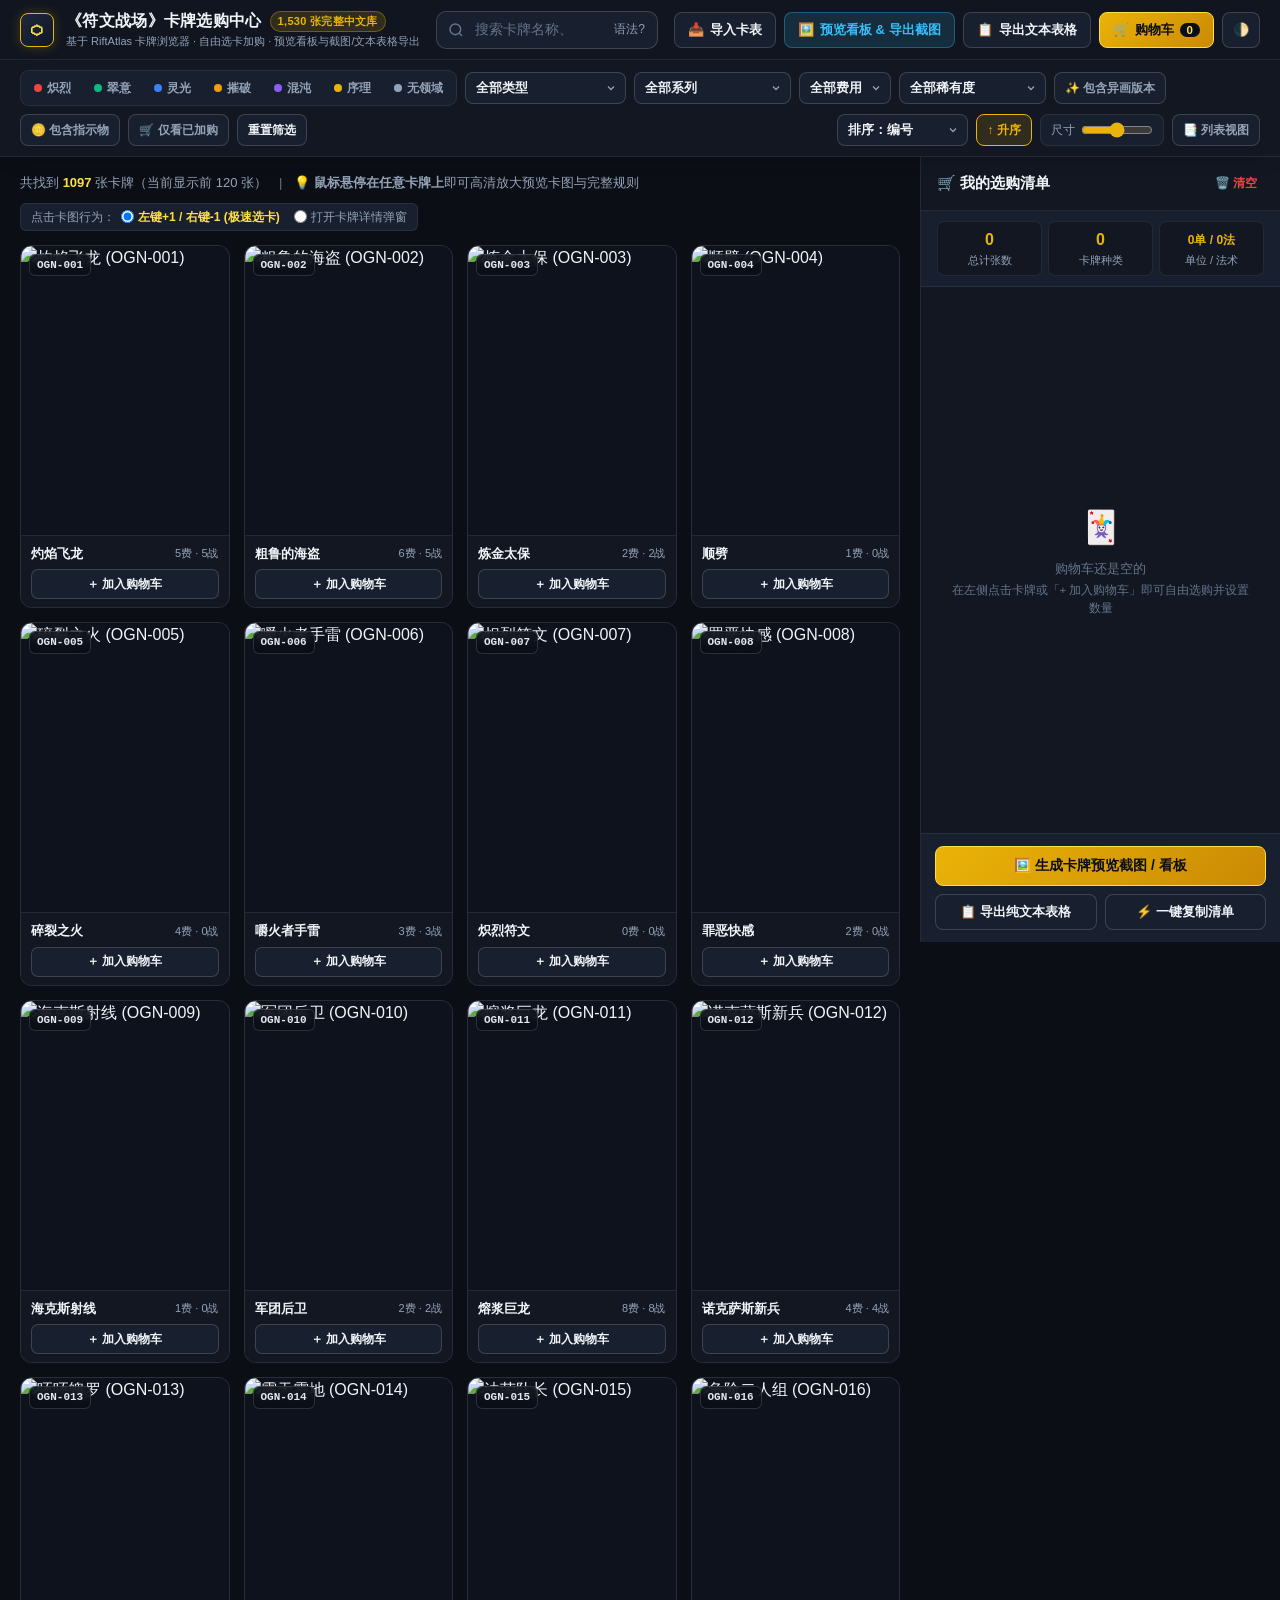
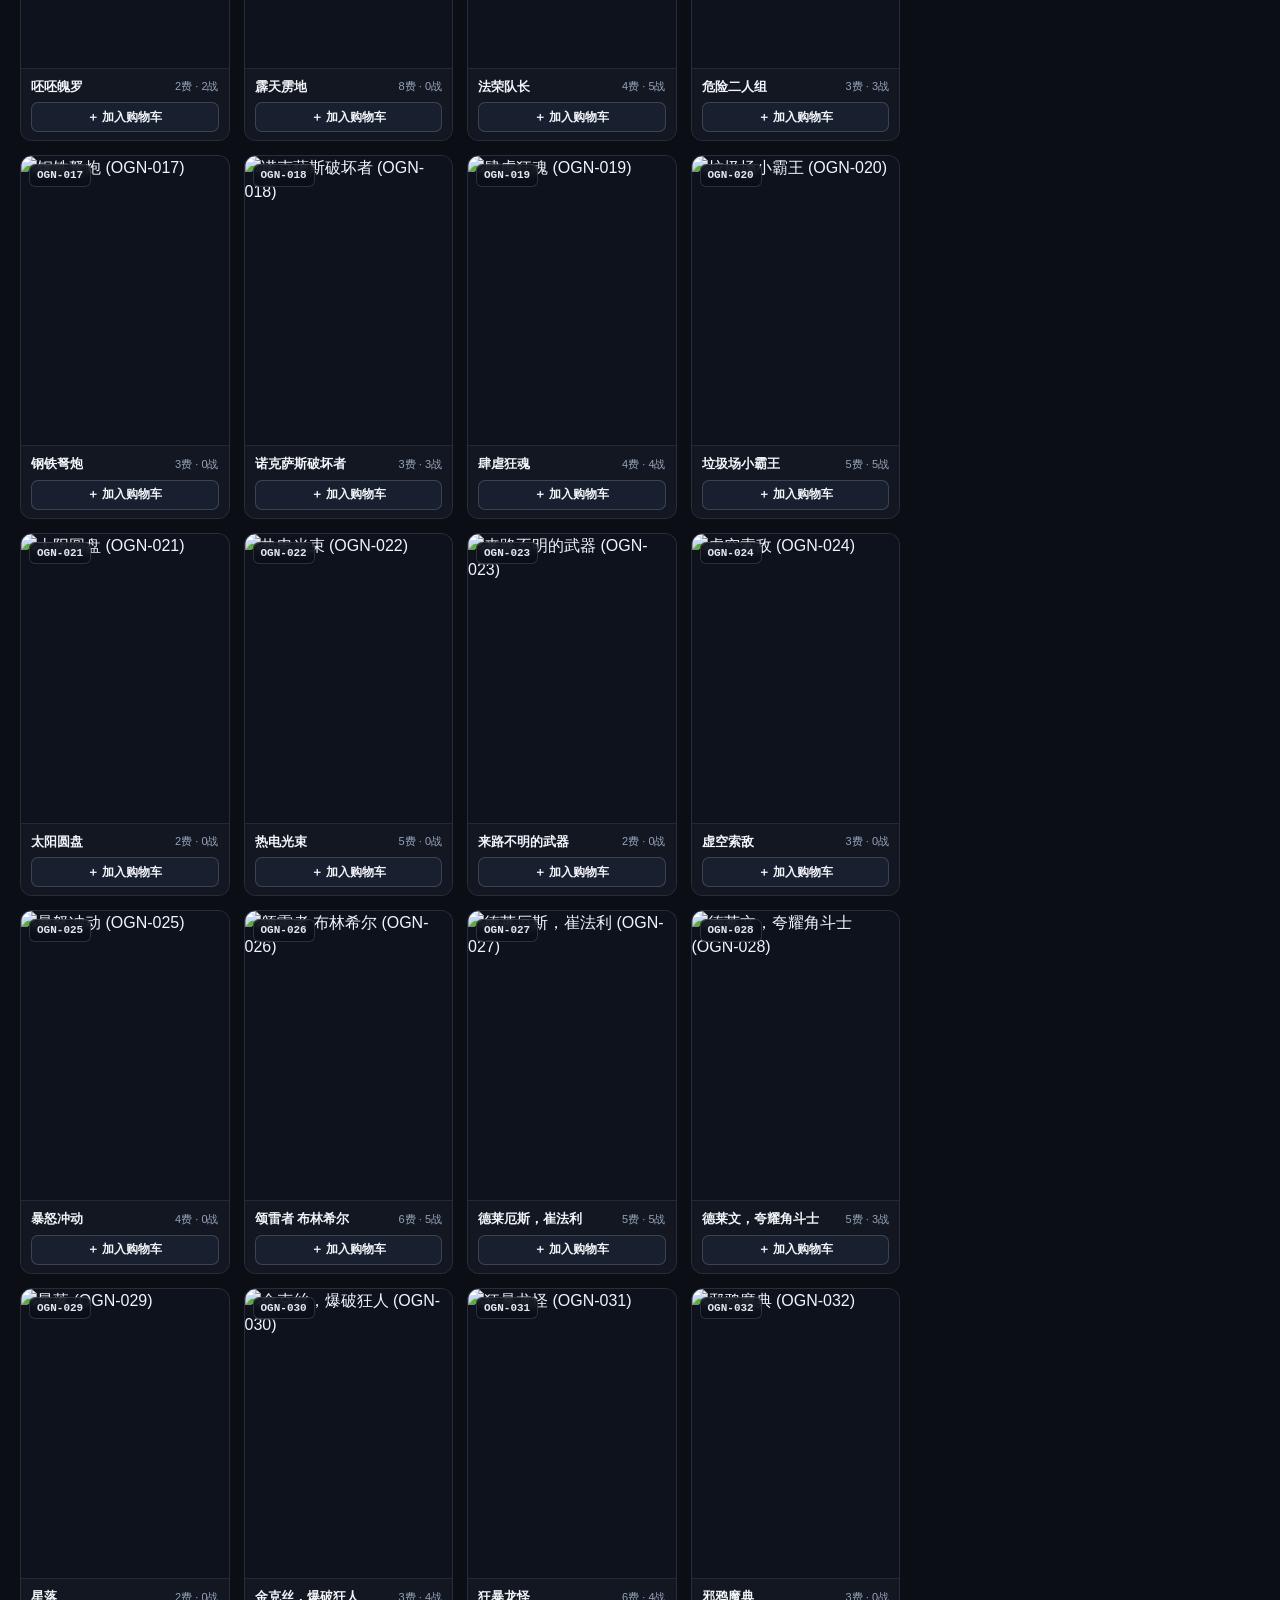
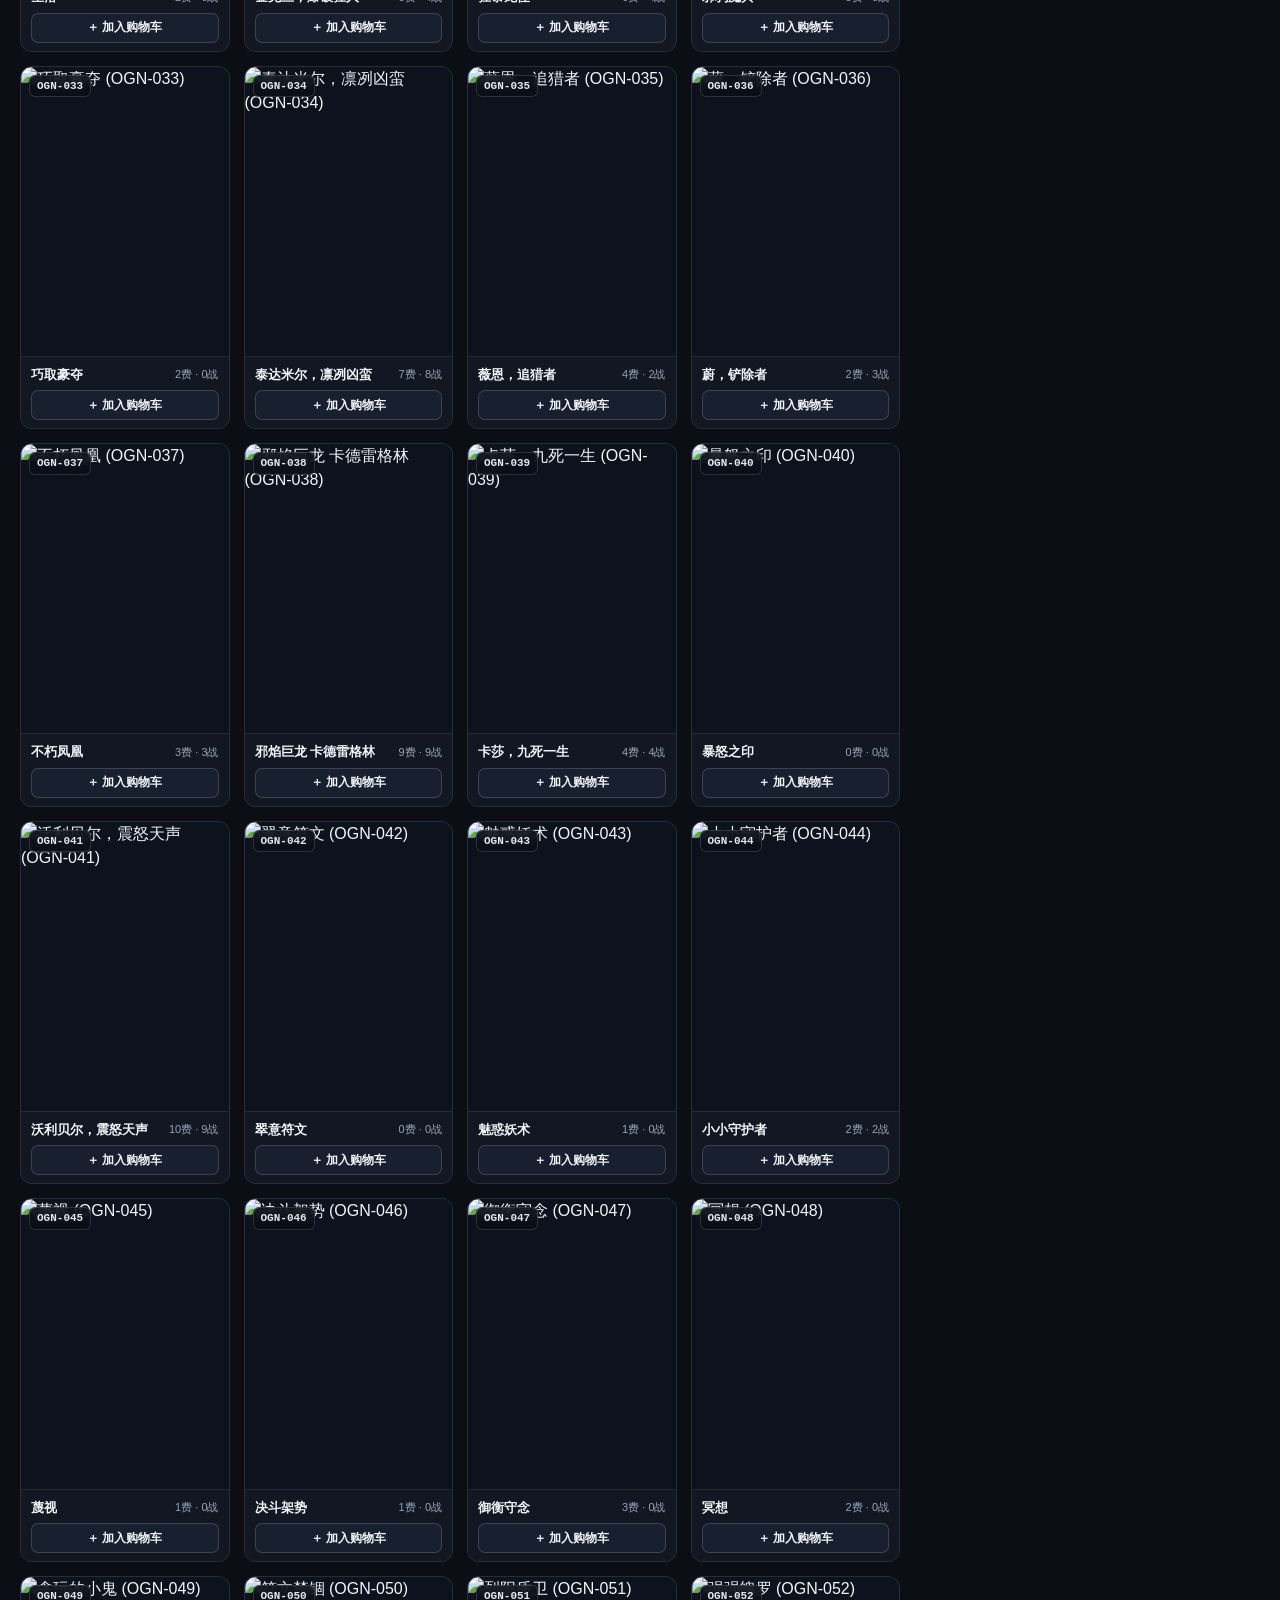
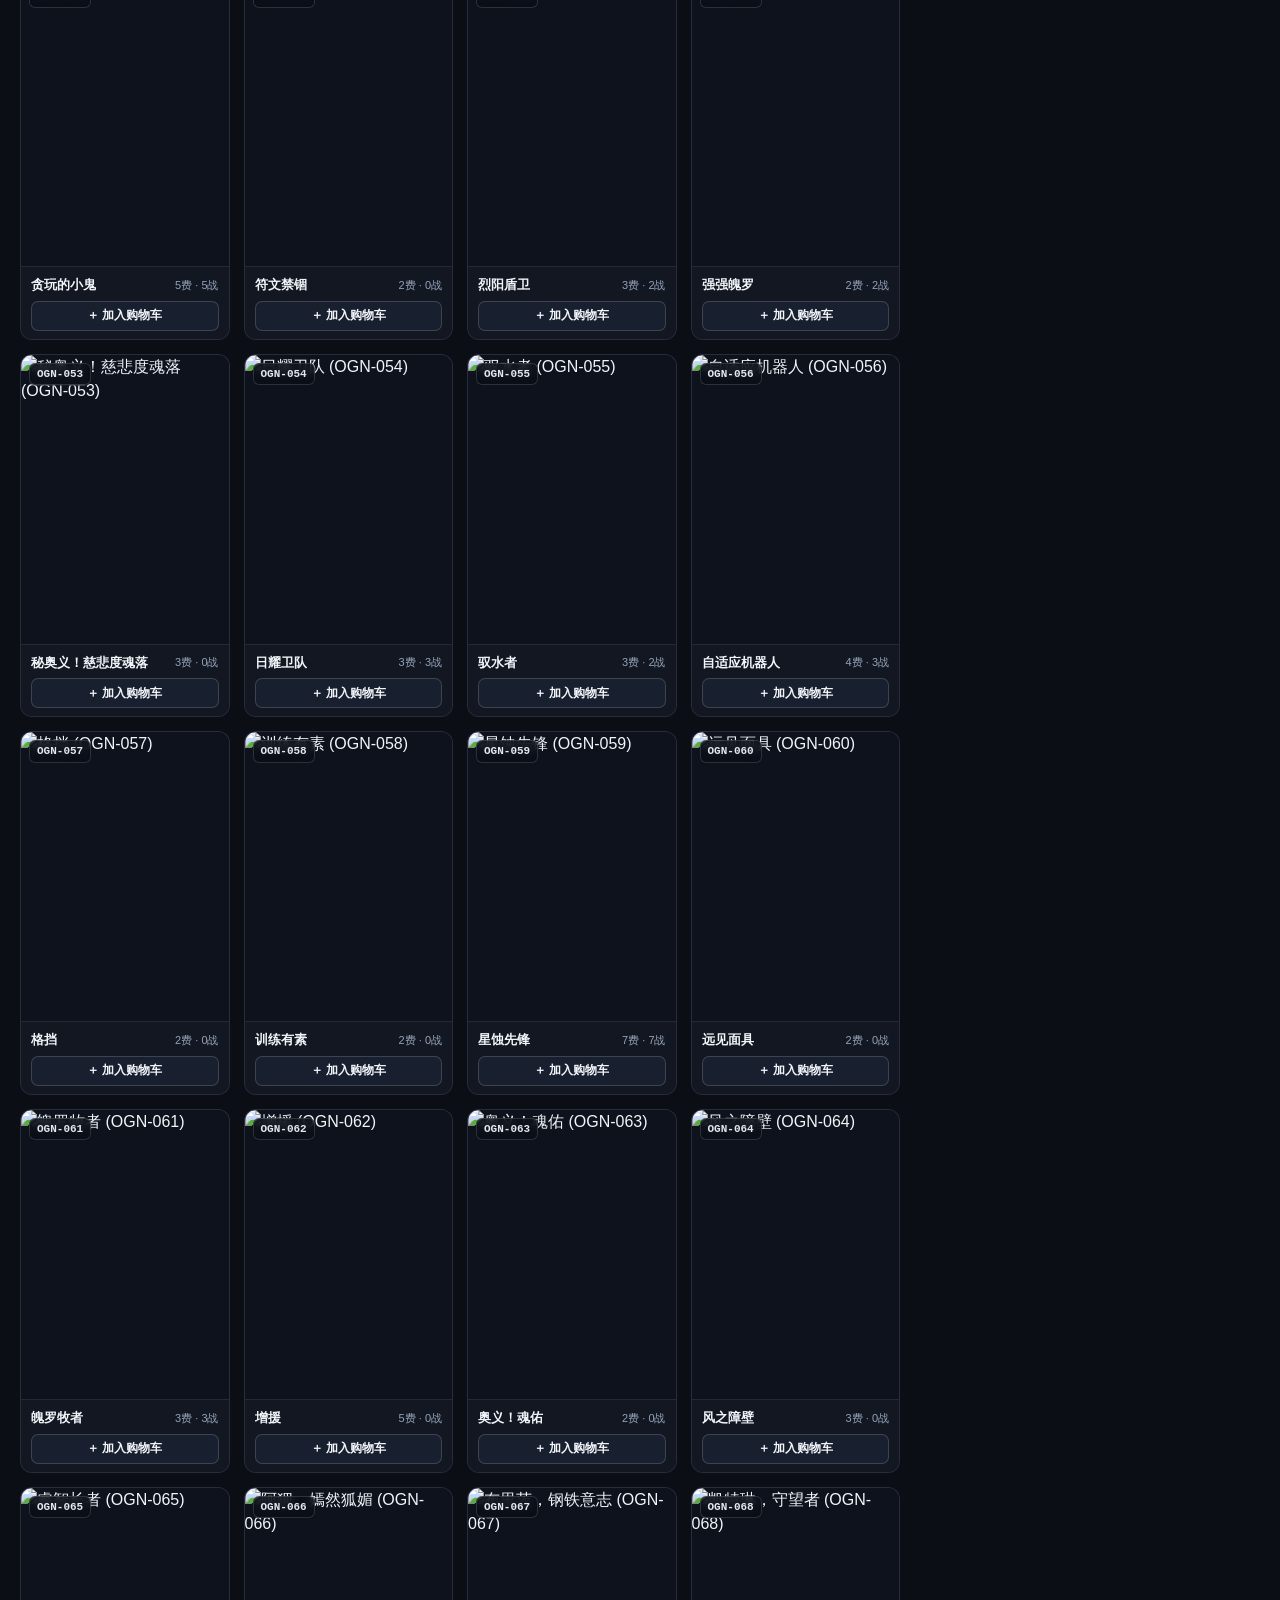
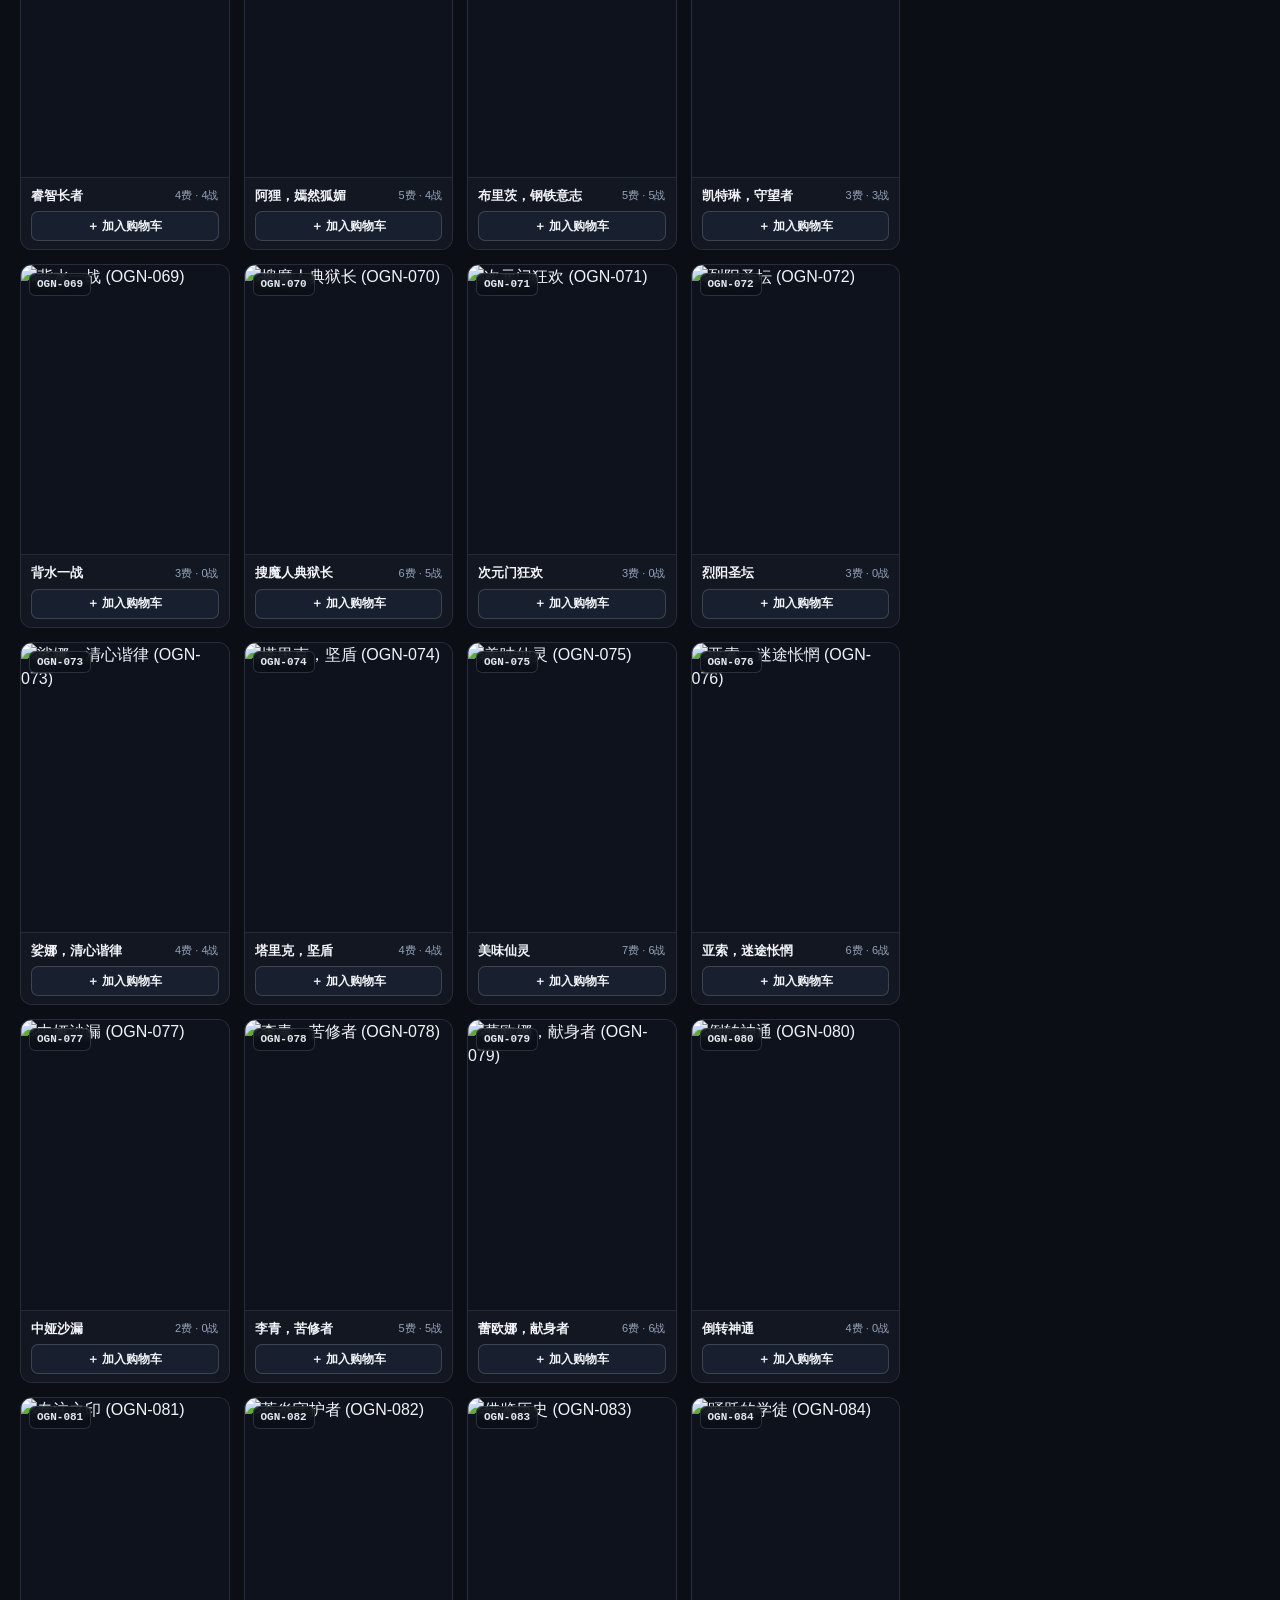
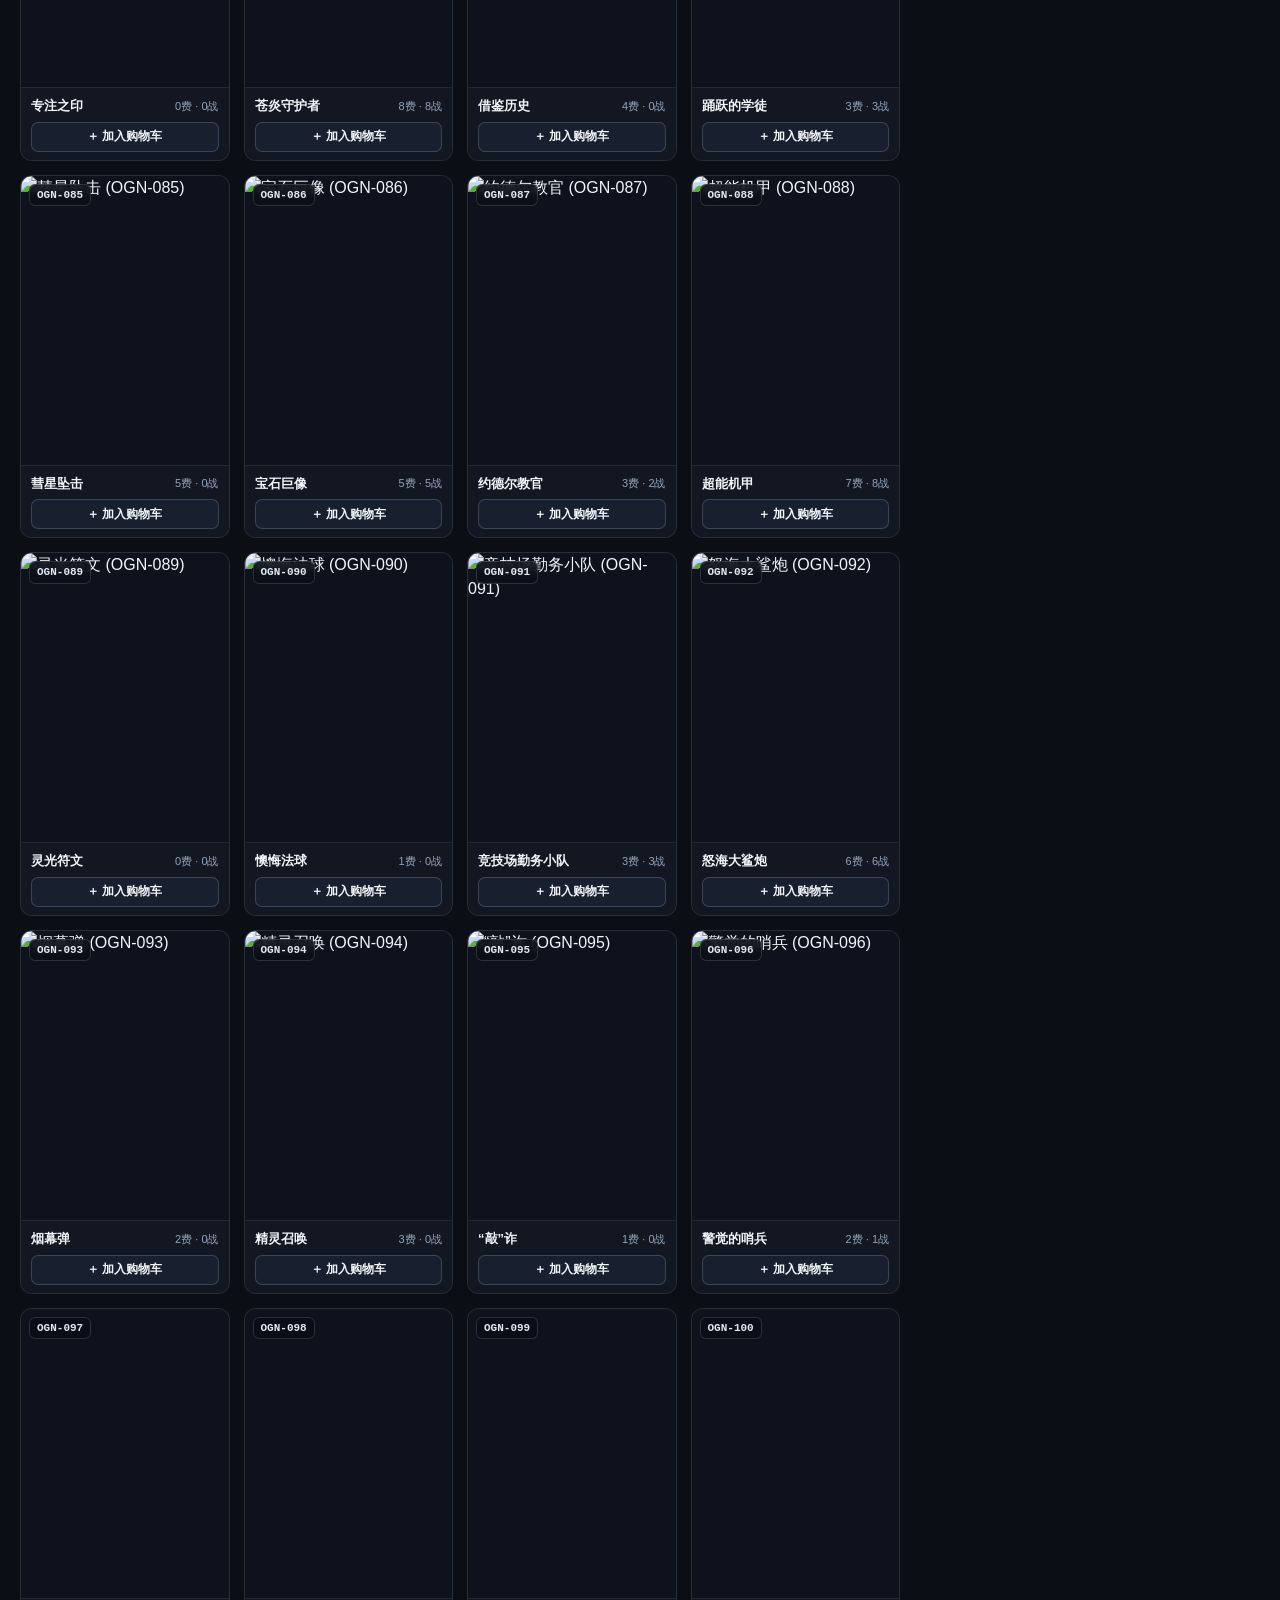
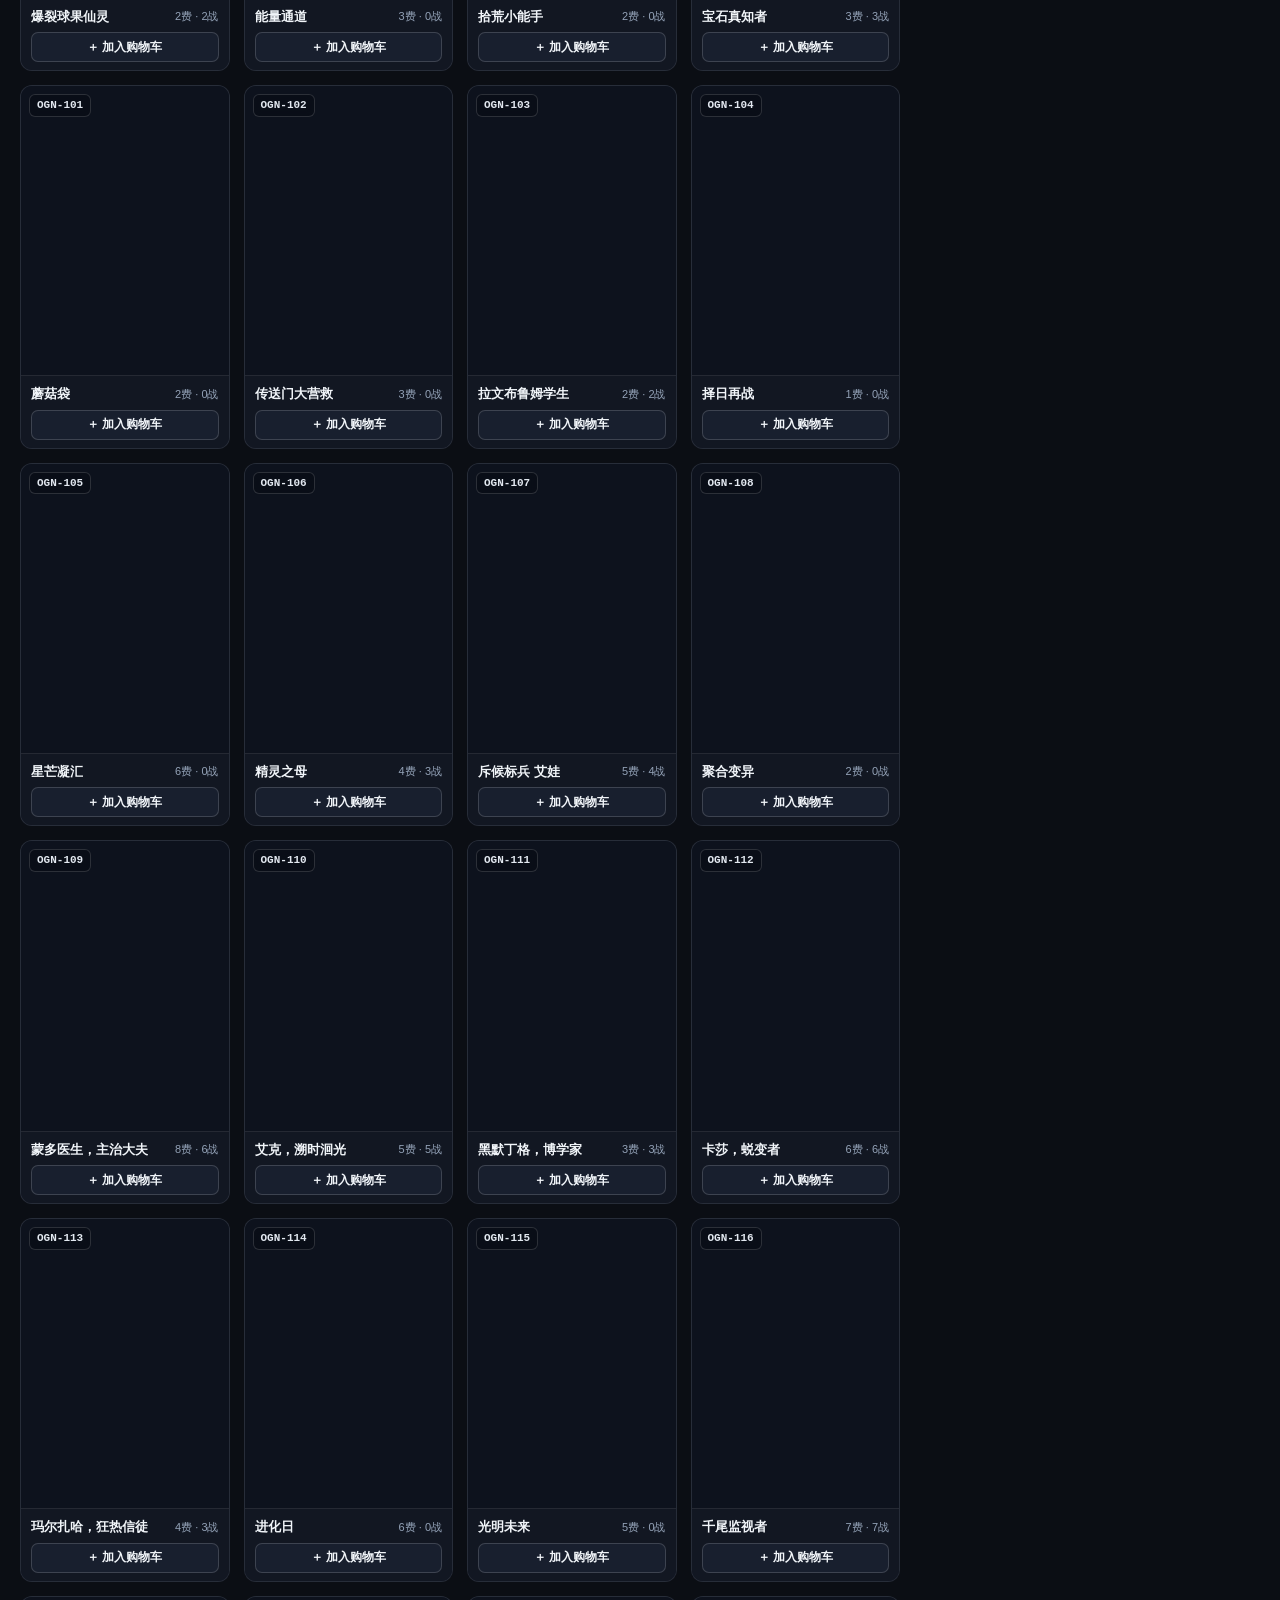
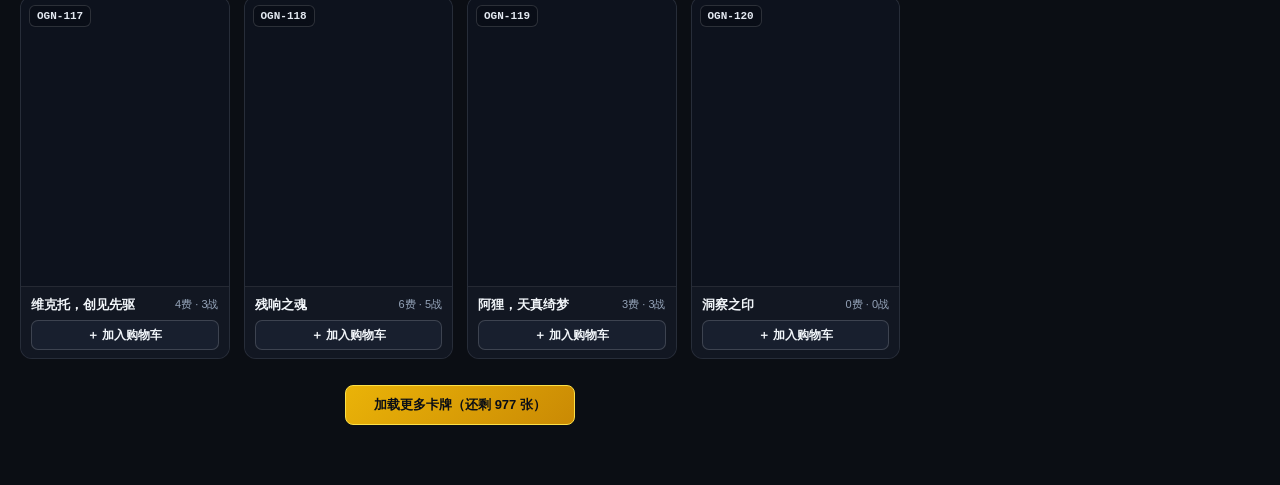
==== index.html @ 81eeb2dd "feat: add full mobile & touch adaptation with bottom nav bar, collapsible filters, and long-press im" ====
<!DOCTYPE html>
<html lang="zh-CN">
<head>
  <meta charset="UTF-8" />
  <meta name="viewport" content="width=device-width, initial-scale=1.0, maximum-scale=5.0, viewport-fit=cover" />
  <meta name="apple-mobile-web-app-capable" content="yes" />
  <title>《符文战场》卡牌浏览与购买系统 | RiftAtlas 数据库</title>
  <link rel="stylesheet" href="styles.css" />
</head>
<body>
  <!-- 顶部导航栏 -->
  <header class="app-header">
    <div class="brand-group">
      <div class="brand-logo" title="RiftAtlas 符文战场">⬡</div>
      <div class="brand-title">
        <h1>
          《符文战场》卡牌选购中心
          <span class="brand-badge">1,530 张完整中文库</span>
        </h1>
        <span class="brand-subtitle">基于 RiftAtlas 卡牌浏览器 · 自由选卡加购 · 预览看板与截图/文本表格导出</span>
      </div>
    </div>

    <!-- 搜索栏 -->
    <div class="search-bar-wrap">
      <svg class="search-icon" width="16" height="16" viewBox="0 0 24 24" fill="none" stroke="currentColor" stroke-width="2.2">
        <circle cx="11" cy="11" r="8"></circle>
        <line x1="21" y1="21" x2="16.65" y2="16.65"></line>
      </svg>
      <input
        type="text"
        id="searchInput"
        class="search-input"
        placeholder="搜索卡牌名称、编号(如 ARC-001)、规则文本，或输入 t:单位 d:炽烈 c<=3..."
        autocomplete="off"
      />
      <div class="search-actions-right">
        <button type="button" id="clearSearchBtn" class="icon-btn-sm" title="清除搜索" style="display:none;">✕</button>
        <button type="button" id="syntaxHelpBtn" class="icon-btn-sm" title="查看搜索语法帮助">语法?</button>
      </div>
    </div>

    <!-- 右侧操作按钮组 -->
    <div class="header-actions">
      <button type="button" id="mobileFilterToggleBtn" class="btn mobile-only-btn" title="展开/收起筛选面板">
        🌪️ 筛选 <span id="mobileFilterBadge" class="cart-badge-pill" style="display:none;">0</span>
      </button>
      <button type="button" id="openImportModalBtn" class="btn" title="通过粘贴文本或拖入CSV批量导入卡牌到购物车">
        📥 <span class="btn-label-text">导入卡表</span>
      </button>
      <button type="button" id="openPreviewBoardBtn" class="btn btn-accent" title="打开卡牌预览看板并导出高清预览截图">
        🖼️ <span class="btn-label-text">预览看板 & 导出截图</span>
      </button>
      <button type="button" id="openTextExportBtn" class="btn" title="导出卡牌名称与数量的纯文本表格">
        📋 <span class="btn-label-text">导出文本表格</span>
      </button>
      <button type="button" id="toggleCartSidebarBtn" class="btn btn-gold" title="展开/收起右侧购物车">
        🛒 <span class="btn-label-text">购物车</span>
        <span id="headerCartCount" class="cart-badge-pill">0</span>
      </button>
      <button type="button" id="themeToggleBtn" class="btn" title="切换深色/浅色主题" style="padding:0 10px;">
        🌓
      </button>
    </div>
  </header>

  <!-- 筛选工具栏 (复刻 RiftAtlas CardBrowserToolbar) -->
  <section id="filterToolbar" class="filter-toolbar" aria-label="卡牌筛选与视图控件">
    <div class="toolbar-row">
      <!-- 六大领域多选芯片 -->
      <div class="domain-group" id="domainFilterGroup" role="group" aria-label="按领域筛选">
        <button type="button" class="domain-btn" data-domain="Fury" title="炽烈 (Fury)：进攻、伤害、鲁莽">
          <span class="domain-dot" style="background:#ef4444;"></span>炽烈
        </button>
        <button type="button" class="domain-btn" data-domain="Calm" title="翠意 (Calm)：防守、技巧、反应">
          <span class="domain-dot" style="background:#10b981;"></span>翠意
        </button>
        <button type="button" class="domain-btn" data-domain="Mind" title="灵光 (Mind)：规划、抽牌、待命">
          <span class="domain-dot" style="background:#3b82f6;"></span>灵光
        </button>
        <button type="button" class="domain-btn" data-domain="Body" title="摧破 (Body)：跳费、增益、变为活跃状态">
          <span class="domain-dot" style="background:#f59e0b;"></span>摧破
        </button>
        <button type="button" class="domain-btn" data-domain="Chaos" title="混沌 (Chaos)：弃牌、废牌堆、待命">
          <span class="domain-dot" style="background:#8b5cf6;"></span>混沌
        </button>
        <button type="button" class="domain-btn" data-domain="Order" title="序理 (Order)：指示物、牺牲、绝念">
          <span class="domain-dot" style="background:#eab308;"></span>序理
        </button>
        <button type="button" class="domain-btn" data-domain="None" title="无领域要求 (通用/战场)">
          <span class="domain-dot" style="background:#94a3b8;"></span>无领域
        </button>
      </div>

      <!-- 类型筛选 -->
      <select id="typeSelect" class="filter-select" aria-label="按卡牌类型筛选">
        <option value="">全部类型</option>
        <option value="Legend">传奇 (Legend)</option>
        <option value="Unit">单位 (Unit)</option>
        <option value="Spell">法术 (Spell)</option>
        <option value="Gear">装备 (Gear)</option>
        <option value="Unit Gear">单位装备 (Unit Gear)</option>
        <option value="Rune">符文 (Rune)</option>
        <option value="Battlefield">战场 (Battlefield)</option>
      </select>

      <!-- 系列筛选 -->
      <select id="setSelect" class="filter-select" aria-label="按卡牌系列筛选">
        <option value="">全部系列</option>
      </select>

      <!-- 法力费用筛选 -->
      <select id="costSelect" class="filter-select" aria-label="按法力费用筛选">
        <option value="">全部费用</option>
        <option value="0">费用 0</option>
        <option value="1">费用 1</option>
        <option value="2">费用 2</option>
        <option value="3">费用 3</option>
        <option value="4">费用 4</option>
        <option value="5">费用 5</option>
        <option value="6">费用 6</option>
        <option value="7">费用 7</option>
        <option value="8+">费用 8+</option>
      </select>

      <!-- 稀有度筛选 -->
      <select id="raritySelect" class="filter-select" aria-label="按稀有度筛选">
        <option value="">全部稀有度</option>
        <option value="Common">普通 (Common)</option>
        <option value="Uncommon">不凡 (Uncommon)</option>
        <option value="Rare">稀有 (Rare)</option>
        <option value="Epic">史诗 (Epic)</option>
        <option value="Showcase">异画 (Showcase)</option>
      </select>

      <!-- 开关胶囊 -->
      <button type="button" id="toggleAltArtBtn" class="toggle-pill" title="是否在结果中包含同名异画与超编版本">
        ✨ 包含异画版本
      </button>
      <button type="button" id="toggleTokensBtn" class="toggle-pill" title="是否在结果中包含衍生指示物卡牌">
        🪙 包含指示物
      </button>
      <button type="button" id="toggleOnlyCartBtn" class="toggle-pill" title="仅显示当前已加入购物车的卡牌">
        🛒 仅看已加购
      </button>

      <button type="button" id="resetFiltersBtn" class="btn" style="height:32px;font-size:12px;padding:0 10px;">
        重置筛选
      </button>

      <div class="toolbar-spacer"></div>

      <!-- 排序与视图控制 -->
      <select id="sortBySelect" class="filter-select" aria-label="排序字段">
        <option value="id">排序：编号</option>
        <option value="name">排序：卡牌名称</option>
        <option value="cost">排序：法力费用</option>
        <option value="might">排序：战力</option>
        <option value="cartQty">排序：已购数量</option>
      </select>
      <button type="button" id="sortDirBtn" class="toggle-pill active" title="切换升序/降序">
        ↑ 升序
      </button>

      <div class="size-slider-wrap" title="调节卡牌网格显示大小">
        <span>尺寸</span>
        <input type="range" id="cardSizeSlider" min="1" max="5" step="1" value="3" />
      </div>

      <button type="button" id="viewModeBtn" class="toggle-pill" title="切换卡图网格视图 / 列表视图">
        📑 列表视图
      </button>
    </div>
  </section>

  <!-- 主工作区：左侧卡牌浏览 + 右侧常驻购物车 -->
  <div class="workspace-layout">
    <main class="catalog-main">
      <div class="status-bar">
        <div class="status-highlights">
          <span id="resultCountText">正在加载卡牌数据库...</span>
          <span style="color:var(--text-muted);">|</span>
          <span>💡 <strong>鼠标悬停在任意卡牌上</strong>即可高清放大预览卡图与完整规则</span>
        </div>
        <div class="click-mode-switch">
          <span>点击卡图行为：</span>
          <label style="cursor:pointer;display:inline-flex;align-items:center;gap:4px;color:var(--gold-light);font-weight:600;">
            <input type="radio" name="cardClickMode" value="add" checked /> 左键+1 / 右键-1 (极速选卡)
          </label>
          <label style="cursor:pointer;display:inline-flex;align-items:center;gap:4px;margin-left:8px;">
            <input type="radio" name="cardClickMode" value="detail" /> 打开卡牌详情弹窗
          </label>
        </div>
      </div>

      <!-- 卡图网格容器 -->
      <div id="cardGridContainer" class="rift-card-grid"></div>

      <!-- 列表视图容器 -->
      <div id="cardListContainer" class="rift-list-table-wrap" style="display:none;">
        <table class="rift-list-table">
          <thead>
            <tr>
              <th style="width:52px;">卡图</th>
              <th style="width:105px;">编号</th>
              <th>卡牌名称</th>
              <th>类型</th>
              <th>领域</th>
              <th>费用</th>
              <th>战力</th>
              <th>稀有度</th>
              <th>系列</th>
              <th style="width:170px;">购物车数量</th>
            </tr>
          </thead>
          <tbody id="cardListTbody"></tbody>
        </table>
      </div>

      <!-- 加载更多按钮 -->
      <div id="loadMoreWrap" style="text-align:center;margin-top:26px;display:none;">
        <button type="button" id="loadMoreBtn" class="btn btn-gold" style="padding:0 28px;height:40px;">
          加载更多卡牌
        </button>
      </div>
    </main>

    <!-- 移动端购物车背景遮罩 -->
    <div id="cartBackdrop" class="cart-backdrop" aria-hidden="true"></div>

    <!-- 右侧常驻购物车抽屉 -->
    <aside id="cartSidebar" class="cart-sidebar" aria-label="我的卡牌购物车">
      <div class="cart-header">
        <h2>
          🛒 我的选购清单
        </h2>
        <div style="display:flex;gap:6px;align-items:center;">
          <button type="button" id="clearCartBtn" class="icon-btn-sm" title="清空购物车" style="color:#ef4444;font-weight:600;">
            🗑️ 清空
          </button>
          <button type="button" id="closeCartMobileBtn" class="icon-btn-sm mobile-only-btn" title="收起购物车" style="font-weight:700;">
            ✕ 收起
          </button>
        </div>
      </div>

      <!-- 统计概览 -->
      <div class="cart-stats-strip">
        <div class="stat-cell">
          <div class="val" id="statTotalCards">0</div>
          <div class="lbl">总计张数</div>
        </div>
        <div class="stat-cell">
          <div class="val" id="statUniqueCards">0</div>
          <div class="lbl">卡牌种类</div>
        </div>
        <div class="stat-cell">
          <div class="val" id="statMainTypes" style="font-size:12px;line-height:24px;">0单 / 0法</div>
          <div class="lbl">单位 / 法术</div>
        </div>
      </div>

      <!-- 已选卡牌列表 -->
      <div id="cartItemsContainer" class="cart-items-list">
        <div class="cart-empty-state">
          <div style="font-size:32px;margin-bottom:8px;">🃏</div>
          <p>购物车还是空的</p>
          <p style="font-size:11.5px;margin-top:4px;">在左侧点击卡牌或「+ 加入购物车」即可自由选购并设置数量</p>
        </div>
      </div>

      <!-- 底部导出操作区 -->
      <div class="cart-footer">
        <button type="button" id="cartOpenPreviewBtn" class="btn btn-gold" style="width:100%;height:40px;font-size:14px;">
          🖼️ 生成卡牌预览截图 / 看板
        </button>
        <div class="cart-footer-grid">
          <button type="button" id="cartOpenTextBtn" class="btn" style="width:100%;">
            📋 导出纯文本表格
          </button>
          <button type="button" id="cartQuickCopyBtn" class="btn" style="width:100%;" title="直接复制「卡牌名称 + 数量」到剪贴板">
            ⚡ 一键复制清单
          </button>
        </div>
      </div>
    </aside>
  </div>

  <!-- 全局鼠标悬停卡牌高清放大预览浮窗 -->
  <div id="hoverCardPreview" class="hover-card-preview" role="tooltip" aria-hidden="true">
    <div class="hover-preview-img-wrap">
      <img id="hoverPreviewImg" src="" alt="" />
      <span id="hoverPreviewQty" class="hover-preview-qty-tag" style="display:none;">×1</span>
    </div>
    <div class="hover-preview-meta">
      <div class="hover-preview-name">
        <span id="hoverPreviewName">卡牌名称</span>
        <span id="hoverPreviewId" style="font-size:12px;color:#94a3b8;font-family:monospace;">ARC-001</span>
      </div>
      <div id="hoverPreviewTags" class="hover-preview-tags">类型 · 领域 · 费用</div>
      <div id="hoverPreviewRules" class="hover-preview-rules"></div>
    </div>
  </div>

  <!-- 弹窗 1：购物车卡牌预览看板 & 导出高清截图 (满足：展示卡牌预览图和数量，允许鼠标悬停预览卡牌，并导出 PNG 截图) -->
  <div id="previewBoardModal" class="modal-backdrop" role="dialog" aria-modal="true" aria-labelledby="previewBoardModalTitle">
    <div class="modal-panel">
      <div class="modal-header">
        <h3 id="previewBoardModalTitle">
          🖼️ 购物车卡牌预览看板 & 高清预览截图导出
          <span class="brand-badge">支持鼠标悬停放大预览卡牌</span>
        </h3>
        <button type="button" class="btn" data-close-modal="previewBoardModal">✕ 关闭</button>
      </div>

      <div class="modal-toolbar" style="flex-direction:column;align-items:stretch;gap:10px;">
        <div style="display:flex;align-items:center;flex-wrap:wrap;gap:10px;">
          <label style="font-size:12.5px;display:inline-flex;align-items:center;gap:6px;">
            清单标题：
            <input type="text" id="boardTitleInput" value="《符文战场》卡牌选购清单" class="search-input" style="width:195px;height:32px;padding:0 10px;" />
          </label>

          <label style="font-size:12.5px;display:inline-flex;align-items:center;gap:6px;">
            分组方式：
            <select id="boardGroupSelect" class="filter-select">
              <option value="none">不分组（平铺展示）</option>
              <option value="domain">按颜色/领域分组</option>
              <option value="type">按卡牌类型分组</option>
              <option value="rarity">按稀有度分组</option>
              <option value="cost">按法力费用分组</option>
            </select>
          </label>

          <label style="font-size:12.5px;display:inline-flex;align-items:center;gap:6px;">
            每行列数：
            <select id="boardColsSelect" class="filter-select">
              <option value="4">每行 4 张</option>
              <option value="5">每行 5 张</option>
              <option value="6" selected>每行 6 张 (推荐)</option>
              <option value="8">每行 8 张 (紧凑)</option>
            </select>
          </label>

          <label style="font-size:12.5px;display:inline-flex;align-items:center;gap:5px;cursor:pointer;">
            <input type="checkbox" id="boardShowCaptionCheck" checked /> 显示底部卡名与编号
          </label>

          <div class="toolbar-spacer"></div>
          <span style="font-size:12px;color:var(--gold-light);">💡 悬停下方任意卡牌可预览高清大图</span>
        </div>

        <!-- 预览看板同样支持按颜色/类型/稀有度筛选 -->
        <div style="display:flex;align-items:center;flex-wrap:wrap;gap:8px;padding-top:8px;border-top:1px dashed var(--border-subtle);">
          <span style="font-size:12px;color:var(--text-secondary);font-weight:600;">筛选看板卡牌：</span>
          <select id="boardFilterDomain" class="filter-select">
            <option value="">全部颜色/领域</option>
            <option value="Fury">炽烈 (红)</option>
            <option value="Calm">翠意 (绿)</option>
            <option value="Mind">灵光 (蓝)</option>
            <option value="Body">摧破 (橙)</option>
            <option value="Chaos">混沌 (紫)</option>
            <option value="Order">序理 (金)</option>
            <option value="None">无领域</option>
          </select>
          <select id="boardFilterType" class="filter-select">
            <option value="">全部类型</option>
            <option value="Legend">传奇</option>
            <option value="Unit">单位</option>
            <option value="Spell">法术</option>
            <option value="Gear">装备</option>
            <option value="Unit Gear">单位装备</option>
            <option value="Rune">符文</option>
            <option value="Battlefield">战场</option>
          </select>
          <select id="boardFilterRarity" class="filter-select">
            <option value="">全部稀有度</option>
            <option value="Common">普通</option>
            <option value="Uncommon">不凡</option>
            <option value="Rare">稀有</option>
            <option value="Epic">史诗</option>
            <option value="Showcase">异画</option>
          </select>
        </div>
      </div>

      <div class="modal-body">
        <!-- 手机端/通用：生成后的高清长图内嵌预览（支持手机长按图片直接保存到相册） -->
        <div id="generatedImagePreviewBox" class="generated-image-preview-box" style="display:none;">
          <div class="generated-image-preview-header">
            <span>📱 <strong>高清预览长图已生成！</strong>手机端可<strong>直接长按下方图片保存到相册</strong>，电脑端可直接右键另存或点击底部下载：</span>
            <button type="button" id="closeGeneratedImagePreviewBtn" class="icon-btn-sm">✕ 收起图片</button>
          </div>
          <div class="generated-image-preview-scroll">
            <img id="generatedScreenshotImg" src="" alt="生成的卡牌选购清单预览长图" />
          </div>
        </div>

        <div id="visualBoardContainer" class="visual-board-container">
          <!-- 动态渲染看板内容 -->
        </div>
      </div>

      <div class="modal-footer">
        <div id="screenshotStatusText" style="font-size:13px;color:var(--text-secondary);">
          准备就绪：点击右侧按钮即可渲染导出包含全部卡图与角标数量的 2x 超清 PNG 预览长图（手机端支持长按保存）
        </div>
        <div class="modal-footer-btns" style="display:flex;gap:10px;flex-wrap:wrap;">
          <button type="button" id="copyScreenshotBtn" class="btn btn-accent">
            📋 复制预览截图
          </button>
          <button type="button" id="downloadScreenshotBtn" class="btn btn-gold">
            ⬇️ 生成 / 下载高清截图 (.PNG)
          </button>
        </div>
      </div>
    </div>
  </div>

  <!-- 弹窗 2：导出纯文本表格 (支持按颜色/稀有度/类型/费用/系列筛选 + 自定义导出字段列) -->
  <div id="textExportModal" class="modal-backdrop" role="dialog" aria-modal="true" aria-labelledby="textExportModalTitle">
    <div class="modal-panel" style="max-width:1020px;">
      <div class="modal-header">
        <h3 id="textExportModalTitle">
          📋 导出纯文本卡牌表格
          <span class="brand-badge">支持按颜色/稀有度/类型筛选 & 自定义导出字段列</span>
        </h3>
        <button type="button" class="btn" data-close-modal="textExportModal">✕ 关闭</button>
      </div>

      <div class="modal-toolbar" style="flex-direction:column;align-items:stretch;gap:10px;">
        <!-- 第 1 行：与预览网页完全一致的多维筛选器（颜色/领域、类型、稀有度、费用、系列、排序） -->
        <div style="display:flex;align-items:center;flex-wrap:wrap;gap:8px;">
          <span style="font-size:12px;color:var(--gold-light);font-weight:700;">① 筛选导出卡牌：</span>
          <div class="domain-group" id="exportDomainGroup" role="group" aria-label="按颜色/领域筛选导出">
            <button type="button" class="domain-btn" data-domain="Fury"><span class="domain-dot" style="background:#ef4444;"></span>炽烈</button>
            <button type="button" class="domain-btn" data-domain="Calm"><span class="domain-dot" style="background:#10b981;"></span>翠意</button>
            <button type="button" class="domain-btn" data-domain="Mind"><span class="domain-dot" style="background:#3b82f6;"></span>灵光</button>
            <button type="button" class="domain-btn" data-domain="Body"><span class="domain-dot" style="background:#f59e0b;"></span>摧破</button>
            <button type="button" class="domain-btn" data-domain="Chaos"><span class="domain-dot" style="background:#8b5cf6;"></span>混沌</button>
            <button type="button" class="domain-btn" data-domain="Order"><span class="domain-dot" style="background:#eab308;"></span>序理</button>
            <button type="button" class="domain-btn" data-domain="None"><span class="domain-dot" style="background:#94a3b8;"></span>无领域</button>
          </div>

          <select id="exportTypeSelect" class="filter-select" aria-label="按卡牌类型筛选">
            <option value="">全部类型</option>
            <option value="Legend">传奇 (Legend)</option>
            <option value="Unit">单位 (Unit)</option>
            <option value="Spell">法术 (Spell)</option>
            <option value="Gear">装备 (Gear)</option>
            <option value="Unit Gear">单位装备 (Unit Gear)</option>
            <option value="Rune">符文 (Rune)</option>
            <option value="Battlefield">战场 (Battlefield)</option>
          </select>

          <select id="exportRaritySelect" class="filter-select" aria-label="按稀有度筛选">
            <option value="">全部稀有度</option>
            <option value="Common">普通 (Common)</option>
            <option value="Uncommon">不凡 (Uncommon)</option>
            <option value="Rare">稀有 (Rare)</option>
            <option value="Epic">史诗 (Epic)</option>
            <option value="Showcase">异画 (Showcase)</option>
          </select>

          <select id="exportCostSelect" class="filter-select" aria-label="按费用筛选">
            <option value="">全部费用</option>
            <option value="0">费用 0</option>
            <option value="1">费用 1</option>
            <option value="2">费用 2</option>
            <option value="3">费用 3</option>
            <option value="4">费用 4</option>
            <option value="5">费用 5</option>
            <option value="6">费用 6</option>
            <option value="7">费用 7</option>
            <option value="8+">费用 8+</option>
          </select>

          <select id="exportSetSelect" class="filter-select" aria-label="按系列筛选">
            <option value="">全部系列</option>
          </select>

          <select id="exportSortSelect" class="filter-select" aria-label="导出表格排序方式">
            <option value="id">排序：编号</option>
            <option value="name">排序：卡牌名称</option>
            <option value="domain">排序：颜色/领域</option>
            <option value="type">排序：卡牌类型</option>
            <option value="rarity">排序：稀有度</option>
            <option value="cost">排序：法力费用</option>
            <option value="qty">排序：购买数量</option>
          </select>

          <button type="button" id="exportResetFilterBtn" class="btn" style="height:30px;font-size:12px;padding:0 10px;">
            重置筛选
          </button>
        </div>

        <!-- 第 2 行：勾选要包含在导出表格中的字段列 -->
        <div style="display:flex;align-items:center;flex-wrap:wrap;gap:10px;padding-top:8px;border-top:1px dashed var(--border-subtle);">
          <span style="font-size:12px;color:var(--gold-light);font-weight:700;">② 选择导出字段列：</span>
          <label class="toggle-pill active" style="height:28px;cursor:not-allowed;opacity:0.9;" title="必选核心列">
            <input type="checkbox" checked disabled /> 卡牌名称
          </label>
          <label class="toggle-pill active" style="height:28px;cursor:not-allowed;opacity:0.9;" title="必选核心列">
            <input type="checkbox" checked disabled /> 数量
          </label>
          <label class="toggle-pill export-col-pill active" style="height:28px;">
            <input type="checkbox" class="export-col-check" value="domain" checked /> 颜色/领域
          </label>
          <label class="toggle-pill export-col-pill active" style="height:28px;">
            <input type="checkbox" class="export-col-check" value="rarity" checked /> 稀有度
          </label>
          <label class="toggle-pill export-col-pill active" style="height:28px;">
            <input type="checkbox" class="export-col-check" value="type" checked /> 卡牌类型
          </label>
          <label class="toggle-pill export-col-pill" style="height:28px;">
            <input type="checkbox" class="export-col-check" value="id" /> 卡牌编号
          </label>
          <label class="toggle-pill export-col-pill" style="height:28px;">
            <input type="checkbox" class="export-col-check" value="cost" /> 法力费用
          </label>
          <label class="toggle-pill export-col-pill" style="height:28px;">
            <input type="checkbox" class="export-col-check" value="might" /> 战力
          </label>
          <label class="toggle-pill export-col-pill" style="height:28px;">
            <input type="checkbox" class="export-col-check" value="set" /> 所属系列
          </label>

          <div style="display:inline-flex;gap:4px;margin-left:auto;">
            <button type="button" id="presetMinimalColsBtn" class="btn" style="height:28px;font-size:11.5px;padding:0 8px;">仅名称+数量</button>
            <button type="button" id="presetStandardColsBtn" class="btn" style="height:28px;font-size:11.5px;padding:0 8px;">含颜色/稀有度/类型</button>
            <button type="button" id="presetAllColsBtn" class="btn" style="height:28px;font-size:11.5px;padding:0 8px;">全选字段</button>
          </div>
        </div>

        <!-- 第 3 行：输出格式与表头控制 -->
        <div style="display:flex;align-items:center;flex-wrap:wrap;gap:12px;padding-top:8px;border-top:1px dashed var(--border-subtle);">
          <span style="font-size:12px;color:var(--gold-light);font-weight:700;">③ 文本排版格式：</span>
          <select id="textFormatSelect" class="filter-select">
            <option value="aligned">对齐纯文本表格 (带竖线分隔)</option>
            <option value="tsv">Excel / 飞书直接粘贴格式 (TSV 制表符分隔)</option>
            <option value="markdown">Markdown 表格 (| 字段 | ... |)</option>
            <option value="simple">极简购卡列表 (卡牌名称 x数量)</option>
          </select>

          <label style="font-size:12.5px;display:inline-flex;align-items:center;gap:5px;cursor:pointer;">
            <input type="checkbox" id="textIncludeHeaderCheck" checked /> 包含表头与总计行
          </label>

          <span id="exportFilterStatsText" style="margin-left:auto;font-size:12.5px;color:var(--text-secondary);"></span>
        </div>
      </div>

      <div class="modal-body text-export-body-grid">
        <!-- 左侧：可交互表格预览（支持鼠标悬停预览卡牌） -->
        <div style="display:flex;flex-direction:column;min-width:0;">
          <div style="font-size:12px;color:var(--text-secondary);margin-bottom:6px;display:flex;justify-content:space-between;">
            <span>📊 <strong>筛选结果实时表格预览</strong>（点击或悬停任意行可查看卡图）</span>
          </div>
          <div class="rift-list-table-wrap" style="flex:1;max-height:330px;overflow-y:auto;">
            <table class="rift-list-table" id="exportPreviewTable">
              <thead id="exportPreviewThead"></thead>
              <tbody id="exportPreviewTbody"></tbody>
            </table>
          </div>
        </div>

        <!-- 右侧：纯文本输出预览 -->
        <div style="display:flex;flex-direction:column;min-width:0;">
          <div style="font-size:12px;color:var(--text-secondary);margin-bottom:6px;">
            📝 <strong>纯文本表格输出内容</strong>（可直接复制或下载）
          </div>
          <textarea id="textExportOutput" class="export-textarea" style="flex:1;height:330px;" readonly></textarea>
        </div>
      </div>

      <div class="modal-footer">
        <span style="font-size:12.5px;color:var(--text-secondary);">
          导出内容已自动同步上方所选的筛选条件（颜色/稀有度/类型等）与勾选的字段列
        </span>
        <div class="modal-footer-btns" style="display:flex;gap:8px;flex-wrap:wrap;">
          <button type="button" id="downloadCsvBtn" class="btn">
            📊 下载 CSV (Excel)
          </button>
          <button type="button" id="downloadTxtBtn" class="btn">
            📄 下载 TXT
          </button>
          <button type="button" id="copyTextTableBtn" class="btn btn-gold">
            📋 一键复制文本表格
          </button>
        </div>
      </div>
    </div>
  </div>

  <!-- 弹窗 3：单卡详情弹窗 -->
  <div id="cardDetailModal" class="modal-backdrop" role="dialog" aria-modal="true">
    <div class="modal-panel modal-md">
      <div class="modal-header">
        <h3 id="detailModalTitle">卡牌详情</h3>
        <button type="button" class="btn" data-close-modal="cardDetailModal">✕ 关闭</button>
      </div>
      <div class="modal-body" id="cardDetailModalBody"></div>
    </div>
  </div>

  <!-- 弹窗 4：批量导入卡表弹窗（支持直接拖拽 CSV/TXT 文件或粘贴文本） -->
  <div id="importModal" class="modal-backdrop" role="dialog" aria-modal="true">
    <div class="modal-panel modal-md">
      <div class="modal-header">
        <h3>
          📥 导入购物卡表
          <span class="brand-badge">支持直接拖入 CSV / TXT 文件</span>
        </h3>
        <button type="button" class="btn" data-close-modal="importModal">✕ 关闭</button>
      </div>
      <div class="modal-body">
        <!-- 拖拽或点击上传 CSV/TXT 文件区域 -->
        <div id="csvDropZone" class="csv-drop-zone" role="button" tabindex="0" aria-label="拖拽 CSV 或 TXT 文件到此处导入">
          <div class="drop-icon">📂</div>
          <div class="drop-title">将 <code>.csv</code> 或 <code>.txt</code> 卡表文件直接拖到此处，或 <span style="color:var(--gold-light);text-decoration:underline;">点击选择文件</span></div>
          <div class="drop-sub">支持直接导入本工具导出的 CSV 表格（含多列筛选字段），自动兼容 UTF-8 与 Excel GBK 编码</div>
          <input type="file" id="csvFileInput" accept=".csv,.txt,.tsv,text/csv,text/plain" style="display:none;" />
        </div>

        <p style="font-size:12.5px;color:var(--text-secondary);margin-bottom:8px;">
          或者在下方直接粘贴卡牌文本（如 <code>蔚，铲除者 x3</code>、<code>3 顺劈</code>、<code>ARC-001,2</code> 或导出的纯文本表格）：
        </p>
        <textarea id="importTextarea" class="export-textarea" style="height:190px;" placeholder="拖入 CSV 文件后会自动在此显示内容并可直接导入；&#10;也可手动粘贴，例如：&#10;蔚，铲除者 x3&#10;凯特琳，守望者 x2&#10;顺劈 (OGN-004) x4"></textarea>
      </div>
      <div class="modal-footer">
        <div style="display:flex;flex-direction:column;gap:4px;">
          <label style="font-size:12.5px;display:inline-flex;align-items:center;gap:6px;cursor:pointer;">
            <input type="checkbox" id="importReplaceCheck" /> 清空现有购物车后导入（默认在现有数量上累加）
          </label>
          <label style="font-size:12px;color:var(--text-secondary);display:inline-flex;align-items:center;gap:6px;cursor:pointer;">
            <input type="checkbox" id="importAutoApplyCheck" checked /> 拖入/选择 CSV 文件后立即自动导入购物车
          </label>
        </div>
        <button type="button" id="confirmImportBtn" class="btn btn-gold">确认导入到购物车</button>
      </div>
    </div>
  </div>

  <!-- 全局全屏拖拽 CSV 引导遮罩（无需先打开弹窗，直接把 CSV 拖进网页任意位置即可导入） -->
  <div id="globalDropOverlay" class="global-drop-overlay" aria-hidden="true">
    <div style="font-size:56px;">📂</div>
    <div style="font-size:24px;font-weight:800;">松开鼠标即可导入 CSV / TXT 购物卡表</div>
    <div style="font-size:14px;color:#e2e8f0;">自动识别卡牌名称、卡牌编号与数量并加入购物车</div>
  </div>

  <!-- 弹窗 5：搜索语法帮助弹窗 -->
  <div id="syntaxModal" class="modal-backdrop" role="dialog" aria-modal="true">
    <div class="modal-panel modal-md">
      <div class="modal-header">
        <h3>🔍 RiftAtlas 卡牌搜索语法指南</h3>
        <button type="button" class="btn" data-close-modal="syntaxModal">✕ 关闭</button>
      </div>
      <div class="modal-body" style="font-size:13.5px;line-height:1.7;">
        <p style="margin-bottom:10px;">直接输入任意中文/英文词即可同时匹配<strong>卡牌名称、卡牌编号、规则文本、关键词与英雄标签</strong>。此外还支持以下精确语法：</p>
        <ul style="padding-left:20px;display:flex;flex-direction:column;gap:6px;">
          <li><code>t:单位</code> 或 <code>t:unit</code> / <code>t:法术</code> / <code>t:传奇</code> —— 按卡牌类型筛选</li>
          <li><code>d:炽烈</code> 或 <code>d:fury</code> / <code>d:翠意</code> / <code>d:灵光</code> —— 按领域筛选</li>
          <li><code>c:2</code> / <code>c&lt;=3</code> / <code>c&gt;=5</code> —— 按法力费用比较筛选</li>
          <li><code>m&gt;=4</code> / <code>m:3</code> —— 按战力 (Might) 比较筛选</li>
          <li><code>r:稀有</code> 或 <code>r:epic</code> / <code>r:showcase</code> —— 按稀有度筛选</li>
          <li><code>s:ogn</code> / <code>s:arc</code> / <code>s:起源</code> —— 按系列代号或名称筛选</li>
          <li><code>k:游走</code> / <code>k:急速</code> —— 按关键词筛选</li>
        </ul>
      </div>
    </div>
  </div>

  <!-- 移动端底部常驻快捷导航栏 (仅在手机/平板竖屏显示) -->
  <nav id="mobileBottomBar" class="mobile-bottom-bar" aria-label="移动端快捷操作栏">
    <button type="button" id="mobileCartBarBtn" class="mobile-nav-btn mobile-nav-cart">
      <div class="m-icon-wrap">
        <span>🛒</span>
        <span id="mobileCartCountBadge" class="m-badge">0</span>
      </div>
      <div class="m-text">
        <span class="m-title">购物车</span>
        <span id="mobileCartSubText" class="m-sub">0 种卡牌</span>
      </div>
    </button>
    <button type="button" id="mobilePreviewBarBtn" class="mobile-nav-btn">
      <span class="m-emoji">🖼️</span>
      <span>预览截图</span>
    </button>
    <button type="button" id="mobileTextBarBtn" class="mobile-nav-btn">
      <span class="m-emoji">📋</span>
      <span>导出表格</span>
    </button>
    <button type="button" id="mobileImportBarBtn" class="mobile-nav-btn">
      <span class="m-emoji">📥</span>
      <span>导入卡表</span>
    </button>
  </nav>

  <!-- 轻提示容器 -->
  <div id="toastContainer" class="toast-container"></div>

  <!-- 引入卡牌数据库与主交互逻辑 -->
  <script src="data/cards_data.js"></script>
  <script src="app.js"></script>
</body>
</html>
---- styles.css ----
:root {
  --bg-base: #0b0e14;
  --bg-surface: #121722;
  --bg-elevated: #181f2e;
  --bg-card: #151b28;
  --bg-glass: rgba(18, 23, 34, 0.88);
  --border-subtle: rgba(255, 255, 255, 0.08);
  --border-strong: rgba(255, 255, 255, 0.16);
  --text-main: #f1f5f9;
  --text-secondary: #94a3b8;
  --text-muted: #64748b;
  --gold-primary: #eab308;
  --gold-light: #fde047;
  --gold-dark: #a16207;
  --gold-glow: rgba(234, 179, 8, 0.25);
  --accent-blue: #38bdf8;
  --accent-indigo: #6366f1;
  --danger: #ef4444;
  --success: #10b981;
  --card-col-min: 200px;
  --shadow-lg: 0 20px 40px -15px rgba(0, 0, 0, 0.7);
}

[data-theme="light"] {
  --bg-base: #f8fafc;
  --bg-surface: #ffffff;
  --bg-elevated: #f1f5f9;
  --bg-card: #ffffff;
  --bg-glass: rgba(255, 255, 255, 0.92);
  --border-subtle: rgba(15, 23, 42, 0.09);
  --border-strong: rgba(15, 23, 42, 0.18);
  --text-main: #0f172a;
  --text-secondary: #475569;
  --text-muted: #94a3b8;
  --gold-primary: #d97706;
  --gold-light: #f59e0b;
  --gold-dark: #b45309;
  --gold-glow: rgba(217, 119, 6, 0.18);
  --shadow-lg: 0 20px 35px -10px rgba(15, 23, 42, 0.15);
}

* {
  box-sizing: border-box;
  margin: 0;
  padding: 0;
}

body {
  font-family: -apple-system, BlinkMacSystemFont, "Segoe UI", "PingFang SC", "Hiragino Sans GB", "Microsoft YaHei", sans-serif;
  background-color: var(--bg-base);
  color: var(--text-main);
  line-height: 1.5;
  overflow-x: hidden;
  min-height: 100vh;
}

/* Custom Scrollbar */
::-webkit-scrollbar {
  width: 8px;
  height: 8px;
}
::-webkit-scrollbar-track {
  background: var(--bg-base);
}
::-webkit-scrollbar-thumb {
  background: var(--border-strong);
  border-radius: 4px;
}
::-webkit-scrollbar-thumb:hover {
  background: var(--text-muted);
}

/* Top Header */
.app-header {
  position: sticky;
  top: 0;
  z-index: 50;
  height: 60px;
  background: var(--bg-glass);
  backdrop-filter: blur(14px);
  border-bottom: 1px solid var(--border-subtle);
  display: flex;
  align-items: center;
  justify-content: space-between;
  padding: 0 20px;
  gap: 16px;
}

.brand-group {
  display: flex;
  align-items: center;
  gap: 12px;
  flex-shrink: 0;
}

.brand-logo {
  width: 34px;
  height: 34px;
  border-radius: 8px;
  background: linear-gradient(135deg, #1e293b 0%, #0f172a 100%);
  border: 1.5px solid var(--gold-primary);
  display: flex;
  align-items: center;
  justify-content: center;
  color: var(--gold-light);
  font-weight: 800;
  font-size: 16px;
  box-shadow: 0 0 12px var(--gold-glow);
}

.brand-title {
  display: flex;
  flex-direction: column;
}
.brand-title h1 {
  font-size: 16px;
  font-weight: 700;
  letter-spacing: 0.3px;
  display: flex;
  align-items: center;
  gap: 8px;
}
.brand-badge {
  font-size: 11px;
  padding: 1px 7px;
  border-radius: 999px;
  background: rgba(234, 179, 8, 0.15);
  color: var(--gold-primary);
  border: 1px solid rgba(234, 179, 8, 0.35);
  font-weight: 600;
}
.brand-subtitle {
  font-size: 11px;
  color: var(--text-secondary);
}

/* Search Bar in Header */
.search-bar-wrap {
  flex: 1;
  max-width: 620px;
  position: relative;
  display: flex;
  align-items: center;
}

.search-icon {
  position: absolute;
  left: 12px;
  color: var(--text-muted);
  pointer-events: none;
}

.search-input {
  width: 100%;
  height: 38px;
  padding: 0 90px 0 38px;
  background: var(--bg-elevated);
  border: 1px solid var(--border-strong);
  border-radius: 10px;
  color: var(--text-main);
  font-size: 13.5px;
  outline: none;
  transition: all 0.2s;
}
.search-input:focus {
  border-color: var(--gold-primary);
  box-shadow: 0 0 0 3px var(--gold-glow);
}
.search-input::placeholder {
  color: var(--text-muted);
}

.search-actions-right {
  position: absolute;
  right: 6px;
  display: flex;
  align-items: center;
  gap: 4px;
}

.icon-btn-sm {
  background: transparent;
  border: none;
  color: var(--text-secondary);
  padding: 4px 7px;
  border-radius: 6px;
  font-size: 12px;
  cursor: pointer;
  transition: all 0.15s;
}
.icon-btn-sm:hover {
  background: var(--border-subtle);
  color: var(--text-main);
}

/* Header Right Actions */
.header-actions {
  display: flex;
  align-items: center;
  gap: 8px;
  flex-shrink: 0;
}

.btn {
  display: inline-flex;
  align-items: center;
  justify-content: center;
  gap: 6px;
  height: 36px;
  padding: 0 13px;
  border-radius: 8px;
  font-size: 13px;
  font-weight: 600;
  cursor: pointer;
  transition: all 0.18s;
  border: 1px solid var(--border-strong);
  background: var(--bg-elevated);
  color: var(--text-main);
  white-space: nowrap;
}
.btn:hover {
  border-color: var(--text-secondary);
  background: var(--bg-surface);
}
.btn-gold {
  background: linear-gradient(135deg, #eab308 0%, #ca8a04 100%);
  color: #090d16;
  border-color: #fde047;
  font-weight: 700;
}
.btn-gold:hover {
  background: linear-gradient(135deg, #facc15 0%, #eab308 100%);
  border-color: #fef08a;
  transform: translateY(-1px);
  box-shadow: 0 4px 14px var(--gold-glow);
}
.btn-accent {
  background: rgba(56, 189, 248, 0.14);
  color: var(--accent-blue);
  border-color: rgba(56, 189, 248, 0.35);
}
.btn-accent:hover {
  background: rgba(56, 189, 248, 0.24);
  border-color: var(--accent-blue);
}

.cart-badge-pill {
  background: #090d16;
  color: #fde047;
  padding: 1px 7px;
  border-radius: 999px;
  font-size: 11.5px;
  font-weight: 800;
}

/* Filter Toolbar (Sticky below header) */
.filter-toolbar {
  position: sticky;
  top: 60px;
  z-index: 40;
  background: var(--bg-surface);
  border-bottom: 1px solid var(--border-subtle);
  padding: 10px 20px;
  box-shadow: 0 10px 25px -18px rgba(0, 0, 0, 0.6);
}

.toolbar-row {
  display: flex;
  align-items: center;
  flex-wrap: wrap;
  gap: 8px;
}
.toolbar-row + .toolbar-row {
  margin-top: 8px;
  padding-top: 8px;
  border-top: 1px dashed var(--border-subtle);
}

/* Domain Chips */
.domain-group {
  display: inline-flex;
  align-items: center;
  background: var(--bg-elevated);
  padding: 3px;
  border-radius: 9px;
  border: 1px solid var(--border-subtle);
  gap: 3px;
}

.domain-btn {
  display: inline-flex;
  align-items: center;
  gap: 5px;
  height: 28px;
  padding: 0 9px;
  border-radius: 6px;
  border: 1px solid transparent;
  background: transparent;
  color: var(--text-secondary);
  font-size: 12px;
  font-weight: 600;
  cursor: pointer;
  transition: all 0.15s;
}
.domain-btn:hover {
  color: var(--text-main);
  background: rgba(255, 255, 255, 0.05);
}
.domain-btn.active {
  color: #fff;
  border-color: rgba(255, 255, 255, 0.25);
  box-shadow: 0 2px 8px rgba(0, 0, 0, 0.3);
}
.domain-btn[data-domain="Fury"].active { background: #dc2626; }
.domain-btn[data-domain="Calm"].active { background: #059669; }
.domain-btn[data-domain="Mind"].active { background: #2563eb; }
.domain-btn[data-domain="Body"].active { background: #d97706; }
.domain-btn[data-domain="Chaos"].active { background: #7c3aed; }
.domain-btn[data-domain="Order"].active { background: #ca8a04; }
.domain-btn[data-domain="None"].active { background: #475569; }

.domain-dot {
  width: 8px;
  height: 8px;
  border-radius: 50%;
  display: inline-block;
}

/* Filter Selects */
.filter-select {
  height: 32px;
  padding: 0 28px 0 10px;
  border-radius: 8px;
  border: 1px solid var(--border-strong);
  background-color: var(--bg-elevated);
  color: var(--text-main);
  font-size: 12.5px;
  font-weight: 600;
  cursor: pointer;
  outline: none;
  appearance: none;
  background-image: url("data:image/svg+xml,%3Csvg xmlns='http://www.w3.org/2000/svg' width='12' height='12' viewBox='0 0 24 24' fill='none' stroke='%2394a3b8' stroke-width='2.5'%3E%3Cpath d='m6 9 6 6 6-6'/%3E%3C/svg%3E");
  background-repeat: no-repeat;
  background-position: right 8px center;
}
.filter-select:focus {
  border-color: var(--gold-primary);
}
.filter-select.active-filter {
  border-color: var(--gold-primary);
  background-color: rgba(234, 179, 8, 0.12);
  color: var(--gold-light);
}

/* Toggle Pills */
.toggle-pill {
  display: inline-flex;
  align-items: center;
  gap: 5px;
  height: 32px;
  padding: 0 10px;
  border-radius: 8px;
  border: 1px solid var(--border-strong);
  background: var(--bg-elevated);
  color: var(--text-secondary);
  font-size: 12px;
  font-weight: 600;
  cursor: pointer;
  user-select: none;
  transition: all 0.15s;
}
.toggle-pill:hover {
  color: var(--text-main);
}
.toggle-pill.active {
  background: rgba(234, 179, 8, 0.14);
  border-color: var(--gold-primary);
  color: var(--gold-primary);
}

.toolbar-spacer {
  flex: 1;
}

.size-slider-wrap {
  display: inline-flex;
  align-items: center;
  gap: 6px;
  font-size: 12px;
  color: var(--text-secondary);
  background: var(--bg-elevated);
  padding: 0 10px;
  height: 32px;
  border-radius: 8px;
  border: 1px solid var(--border-subtle);
}
.size-slider-wrap input[type="range"] {
  width: 72px;
  accent-color: var(--gold-primary);
  cursor: pointer;
}

/* Main Workspace Layout */
.workspace-layout {
  display: flex;
  align-items: flex-start;
  min-height: calc(100vh - 120px);
}

.catalog-main {
  flex: 1;
  min-width: 0;
  padding: 16px 20px 60px;
}

.status-bar {
  display: flex;
  align-items: center;
  justify-content: space-between;
  flex-wrap: wrap;
  gap: 10px;
  margin-bottom: 14px;
  font-size: 13px;
  color: var(--text-secondary);
}

.status-highlights {
  display: flex;
  align-items: center;
  gap: 12px;
  flex-wrap: wrap;
}

.click-mode-switch {
  display: inline-flex;
  align-items: center;
  gap: 6px;
  font-size: 12px;
  background: var(--bg-elevated);
  padding: 4px 10px;
  border-radius: 6px;
  border: 1px solid var(--border-subtle);
}

/* Card Grid */
.rift-card-grid {
  display: grid;
  grid-template-columns: repeat(auto-fill, minmax(var(--card-col-min), 1fr));
  gap: 14px;
}

.card-tile {
  position: relative;
  border-radius: 12px;
  background: var(--bg-card);
  border: 1.5px solid var(--border-subtle);
  overflow: hidden;
  transition: transform 0.18s ease, border-color 0.18s ease, box-shadow 0.18s ease;
  display: flex;
  flex-direction: column;
}
.card-tile:hover {
  transform: translateY(-3px);
  border-color: var(--border-strong);
  box-shadow: 0 12px 24px -10px rgba(0, 0, 0, 0.65);
}
.card-tile.in-cart {
  border-color: var(--gold-primary);
  box-shadow: 0 0 0 1px var(--gold-primary), 0 8px 20px -6px var(--gold-glow);
}

.card-art-box {
  position: relative;
  width: 100%;
  aspect-ratio: 488 / 680;
  background: #0d121d;
  cursor: pointer;
  overflow: hidden;
}
.card-art-box img {
  width: 100%;
  height: 100%;
  object-fit: cover;
  display: block;
  transition: transform 0.25s ease;
}
.card-tile:hover .card-art-box img {
  transform: scale(1.025);
}

/* Quantity Badge on Card Top-Right */
.card-qty-badge {
  position: absolute;
  top: 8px;
  right: 8px;
  z-index: 3;
  background: linear-gradient(135deg, #eab308 0%, #ca8a04 100%);
  color: #090d16;
  font-weight: 900;
  font-size: 14px;
  padding: 2px 10px;
  border-radius: 999px;
  border: 1.5px solid #fef08a;
  box-shadow: 0 4px 12px rgba(0, 0, 0, 0.75);
  pointer-events: none;
}

.card-id-pill {
  position: absolute;
  top: 8px;
  left: 8px;
  z-index: 2;
  background: rgba(9, 13, 22, 0.78);
  backdrop-filter: blur(4px);
  color: #e2e8f0;
  font-family: ui-monospace, SFMono-Regular, Menlo, Monaco, Consolas, monospace;
  font-size: 11px;
  font-weight: 700;
  padding: 2px 7px;
  border-radius: 6px;
  border: 1px solid rgba(255, 255, 255, 0.14);
  pointer-events: none;
}

.card-info-btn {
  position: absolute;
  bottom: 8px;
  right: 8px;
  z-index: 3;
  width: 28px;
  height: 28px;
  border-radius: 50%;
  background: rgba(9, 13, 22, 0.82);
  color: #f8fafc;
  border: 1px solid rgba(255, 255, 255, 0.25);
  display: flex;
  align-items: center;
  justify-content: center;
  cursor: pointer;
  opacity: 0;
  transition: opacity 0.15s, background 0.15s;
}
.card-tile:hover .card-info-btn {
  opacity: 1;
}
.card-info-btn:hover {
  background: var(--gold-primary);
  color: #090d16;
}

/* Card Footer & Cart Stepper */
.card-tile-footer {
  padding: 8px 10px;
  background: var(--bg-surface);
  border-top: 1px solid var(--border-subtle);
  display: flex;
  flex-direction: column;
  gap: 6px;
}

.card-name-row {
  display: flex;
  align-items: center;
  justify-content: space-between;
  gap: 4px;
}
.card-name-text {
  font-size: 13px;
  font-weight: 700;
  color: var(--text-main);
  white-space: nowrap;
  overflow: hidden;
  text-overflow: ellipsis;
}
.card-meta-sub {
  font-size: 11px;
  color: var(--text-secondary);
  white-space: nowrap;
}

.card-cart-controls {
  display: flex;
  align-items: center;
  gap: 4px;
}

.btn-add-initial {
  width: 100%;
  height: 30px;
  border-radius: 7px;
  border: 1px solid var(--border-strong);
  background: var(--bg-elevated);
  color: var(--text-main);
  font-size: 12px;
  font-weight: 600;
  cursor: pointer;
  display: flex;
  align-items: center;
  justify-content: center;
  gap: 5px;
  transition: all 0.15s;
}
.btn-add-initial:hover {
  border-color: var(--gold-primary);
  background: rgba(234, 179, 8, 0.15);
  color: var(--gold-light);
}

.qty-stepper {
  display: flex;
  align-items: center;
  width: 100%;
  gap: 4px;
}

.step-btn {
  width: 28px;
  height: 28px;
  border-radius: 6px;
  border: 1px solid var(--border-strong);
  background: var(--bg-elevated);
  color: var(--text-main);
  font-weight: 700;
  font-size: 14px;
  cursor: pointer;
  display: flex;
  align-items: center;
  justify-content: center;
  transition: all 0.15s;
  flex-shrink: 0;
}
.step-btn:hover {
  border-color: var(--gold-primary);
  color: var(--gold-primary);
}
.step-btn.quick-preset {
  width: auto;
  padding: 0 6px;
  font-size: 11px;
  color: var(--text-secondary);
}
.step-btn.quick-preset:hover {
  color: var(--gold-light);
}

.qty-input {
  flex: 1;
  min-width: 0;
  height: 28px;
  text-align: center;
  background: var(--bg-base);
  border: 1px solid var(--gold-primary);
  border-radius: 6px;
  color: var(--gold-light);
  font-weight: 800;
  font-size: 13px;
  outline: none;
}
[data-theme="light"] .qty-input {
  color: var(--gold-dark);
}

/* List Table View */
.rift-list-table-wrap {
  width: 100%;
  overflow-x: auto;
  border: 1px solid var(--border-subtle);
  border-radius: 12px;
  background: var(--bg-surface);
}
.rift-list-table {
  width: 100%;
  border-collapse: collapse;
  font-size: 13px;
}
.rift-list-table th,
.rift-list-table td {
  padding: 10px 12px;
  text-align: left;
  border-bottom: 1px solid var(--border-subtle);
}
.rift-list-table th {
  background: var(--bg-elevated);
  color: var(--text-secondary);
  font-weight: 600;
  font-size: 12px;
}
.rift-list-table tr:hover {
  background: rgba(255, 255, 255, 0.03);
}
.rift-list-table tr.in-cart-row {
  background: rgba(234, 179, 8, 0.08);
}
.list-thumb {
  width: 36px;
  height: 50px;
  object-fit: cover;
  border-radius: 4px;
  vertical-align: middle;
}

/* Cart Sidebar Drawer */
.cart-sidebar {
  width: 360px;
  flex-shrink: 0;
  position: sticky;
  top: 115px;
  height: calc(100vh - 115px);
  background: var(--bg-surface);
  border-left: 1px solid var(--border-subtle);
  display: flex;
  flex-direction: column;
  transition: width 0.22s ease, transform 0.22s ease;
}
.cart-sidebar.collapsed {
  width: 0;
  overflow: hidden;
  border-left: none;
}

.cart-header {
  padding: 14px 16px;
  border-bottom: 1px solid var(--border-subtle);
  display: flex;
  align-items: center;
  justify-content: space-between;
}
.cart-header h2 {
  font-size: 15px;
  font-weight: 700;
  display: flex;
  align-items: center;
  gap: 8px;
}

.cart-stats-strip {
  padding: 10px 16px;
  background: var(--bg-elevated);
  border-bottom: 1px solid var(--border-subtle);
  display: grid;
  grid-template-columns: repeat(3, 1fr);
  gap: 6px;
  text-align: center;
}
.stat-cell {
  background: var(--bg-surface);
  padding: 6px;
  border-radius: 7px;
  border: 1px solid var(--border-subtle);
}
.stat-cell .val {
  font-size: 16px;
  font-weight: 800;
  color: var(--gold-primary);
}
.stat-cell .lbl {
  font-size: 11px;
  color: var(--text-secondary);
}

.cart-items-list {
  flex: 1;
  overflow-y: auto;
  padding: 10px 12px;
  display: flex;
  flex-direction: column;
  gap: 8px;
}

.cart-empty-state {
  margin: auto 0;
  text-align: center;
  padding: 32px 16px;
  color: var(--text-muted);
  font-size: 13px;
}

.cart-item-row {
  display: flex;
  align-items: center;
  gap: 10px;
  padding: 7px 8px;
  border-radius: 9px;
  background: var(--bg-elevated);
  border: 1px solid var(--border-subtle);
  transition: border-color 0.15s;
}
.cart-item-row:hover {
  border-color: var(--gold-primary);
}
.cart-item-thumb {
  width: 38px;
  height: 53px;
  border-radius: 5px;
  object-fit: cover;
  flex-shrink: 0;
  cursor: pointer;
  background: #090d16;
}
.cart-item-info {
  flex: 1;
  min-width: 0;
}
.cart-item-title {
  font-size: 13px;
  font-weight: 700;
  white-space: nowrap;
  overflow: hidden;
  text-overflow: ellipsis;
  cursor: pointer;
}
.cart-item-sub {
  font-size: 11px;
  color: var(--text-secondary);
  display: flex;
  align-items: center;
  gap: 6px;
}
.cart-item-actions {
  display: flex;
  align-items: center;
  gap: 3px;
}

.cart-footer {
  padding: 12px 14px;
  border-top: 1px solid var(--border-subtle);
  background: var(--bg-elevated);
  display: flex;
  flex-direction: column;
  gap: 8px;
}
.cart-footer-grid {
  display: grid;
  grid-template-columns: 1fr 1fr;
  gap: 8px;
}

/* Floating Hover Card Preview Tooltip */
.hover-card-preview {
  position: fixed;
  z-index: 9999;
  pointer-events: none;
  width: 330px;
  background: rgba(12, 16, 25, 0.96);
  backdrop-filter: blur(16px);
  border: 1.5px solid var(--gold-primary);
  border-radius: 14px;
  box-shadow: 0 25px 50px -12px rgba(0, 0, 0, 0.85), 0 0 24px var(--gold-glow);
  padding: 10px;
  display: none;
  flex-direction: column;
  gap: 8px;
  color: #f8fafc;
}
.hover-card-preview.visible {
  display: flex;
}
.hover-preview-img-wrap {
  width: 100%;
  aspect-ratio: 488 / 680;
  border-radius: 9px;
  overflow: hidden;
  background: #090d16;
  position: relative;
}
.hover-preview-img-wrap img {
  width: 100%;
  height: 100%;
  object-fit: cover;
  display: block;
}
.hover-preview-qty-tag {
  position: absolute;
  top: 10px;
  right: 10px;
  background: linear-gradient(135deg, #eab308 0%, #ca8a04 100%);
  color: #090d16;
  font-weight: 900;
  font-size: 15px;
  padding: 3px 12px;
  border-radius: 999px;
  border: 2px solid #fef08a;
  box-shadow: 0 4px 12px rgba(0,0,0,0.7);
}
.hover-preview-meta {
  padding: 2px 4px;
}
.hover-preview-name {
  font-size: 15px;
  font-weight: 800;
  color: #fde047;
  display: flex;
  align-items: center;
  justify-content: space-between;
}
.hover-preview-tags {
  font-size: 11.5px;
  color: #94a3b8;
  margin-top: 2px;
}
.hover-preview-rules {
  font-size: 12px;
  color: #e2e8f0;
  background: rgba(255, 255, 255, 0.06);
  padding: 6px 8px;
  border-radius: 7px;
  margin-top: 5px;
  white-space: pre-line;
  line-height: 1.45;
}

/* Modals */
.modal-backdrop {
  position: fixed;
  inset: 0;
  z-index: 200;
  background: rgba(5, 8, 15, 0.78);
  backdrop-filter: blur(8px);
  display: none;
  align-items: center;
  justify-content: center;
  padding: 20px;
}
.modal-backdrop.open {
  display: flex;
}

.modal-panel {
  background: var(--bg-surface);
  border: 1px solid var(--border-strong);
  border-radius: 16px;
  width: 100%;
  max-width: 1180px;
  max-height: 92vh;
  display: flex;
  flex-direction: column;
  box-shadow: var(--shadow-lg);
  overflow: hidden;
}
.modal-panel.modal-md {
  max-width: 780px;
}

.modal-header {
  padding: 16px 22px;
  border-bottom: 1px solid var(--border-subtle);
  display: flex;
  align-items: center;
  justify-content: space-between;
  background: var(--bg-elevated);
}
.modal-header h3 {
  font-size: 17px;
  font-weight: 800;
  display: flex;
  align-items: center;
  gap: 10px;
}

.modal-toolbar {
  padding: 12px 22px;
  border-bottom: 1px solid var(--border-subtle);
  background: var(--bg-surface);
  display: flex;
  align-items: center;
  flex-wrap: wrap;
  gap: 12px;
}

.modal-body {
  flex: 1;
  overflow-y: auto;
  padding: 20px 22px;
}

.modal-footer {
  padding: 14px 22px;
  border-top: 1px solid var(--border-subtle);
  background: var(--bg-elevated);
  display: flex;
  align-items: center;
  justify-content: space-between;
  flex-wrap: wrap;
  gap: 10px;
}

/* Interactive Visual Preview Board (Inside Screenshot Modal) */
.visual-board-container {
  background: radial-gradient(circle at top, #182235 0%, #0b0f19 100%);
  border: 1.5px solid rgba(234, 179, 8, 0.35);
  border-radius: 14px;
  padding: 24px;
  color: #f8fafc;
}

.board-banner {
  display: flex;
  align-items: flex-end;
  justify-content: space-between;
  flex-wrap: wrap;
  gap: 12px;
  padding-bottom: 16px;
  margin-bottom: 20px;
  border-bottom: 1px solid rgba(255, 255, 255, 0.12);
}
.board-banner-title {
  font-size: 22px;
  font-weight: 800;
  color: #fde047;
  letter-spacing: 0.5px;
}
.board-banner-sub {
  font-size: 13px;
  color: #94a3b8;
  margin-top: 4px;
}
.board-banner-stats {
  display: flex;
  gap: 14px;
}
.board-stat-pill {
  background: rgba(255, 255, 255, 0.07);
  border: 1px solid rgba(255, 255, 255, 0.14);
  padding: 6px 14px;
  border-radius: 10px;
  font-size: 13px;
}
.board-stat-pill strong {
  color: #fde047;
  font-size: 16px;
  margin-right: 4px;
}

.board-group-section + .board-group-section {
  margin-top: 22px;
}
.board-group-header {
  font-size: 14px;
  font-weight: 700;
  color: #e2e8f0;
  margin-bottom: 12px;
  display: flex;
  align-items: center;
  gap: 8px;
}
.board-group-header span.count {
  color: #fde047;
  font-size: 12px;
  background: rgba(234, 179, 8, 0.15);
  padding: 2px 8px;
  border-radius: 999px;
}

.board-cards-grid {
  display: grid;
  grid-template-columns: repeat(var(--board-cols, 6), minmax(0, 1fr));
  gap: 14px;
}

.board-card-item {
  position: relative;
  border-radius: 10px;
  background: #111827;
  border: 1px solid rgba(255, 255, 255, 0.14);
  overflow: hidden;
  transition: transform 0.18s ease, border-color 0.18s ease;
  cursor: pointer;
}
.board-card-item:hover {
  transform: translateY(-4px) scale(1.02);
  border-color: #fde047;
  z-index: 5;
  box-shadow: 0 14px 28px rgba(0, 0, 0, 0.75);
}
.board-card-item .art-wrap {
  position: relative;
  width: 100%;
  aspect-ratio: 488 / 680;
}
.board-card-item .art-wrap img {
  width: 100%;
  height: 100%;
  object-fit: cover;
  display: block;
}
.board-card-item .qty-badge {
  position: absolute;
  top: 8px;
  right: 8px;
  background: linear-gradient(135deg, #eab308 0%, #ca8a04 100%);
  color: #090d16;
  font-weight: 900;
  font-size: 15px;
  padding: 2px 11px;
  border-radius: 999px;
  border: 2px solid #fef08a;
  box-shadow: 0 4px 12px rgba(0, 0, 0, 0.8);
}
.board-card-item .board-card-caption {
  padding: 6px 8px;
  background: rgba(15, 23, 42, 0.95);
  text-align: center;
  border-top: 1px solid rgba(255, 255, 255, 0.08);
}
.board-card-item .board-card-caption .nm {
  font-size: 12px;
  font-weight: 700;
  color: #f8fafc;
  white-space: nowrap;
  overflow: hidden;
  text-overflow: ellipsis;
}
.board-card-item .board-card-caption .cid {
  font-size: 10.5px;
  color: #94a3b8;
  font-family: monospace;
}

/* Text Export Textarea & Table Preview */
.export-textarea {
  width: 100%;
  height: 320px;
  background: var(--bg-base);
  color: var(--text-main);
  border: 1px solid var(--border-strong);
  border-radius: 10px;
  padding: 14px;
  font-family: ui-monospace, SFMono-Regular, Menlo, Monaco, Consolas, "Courier New", monospace;
  font-size: 13px;
  line-height: 1.6;
  resize: vertical;
  outline: none;
}
.export-textarea:focus {
  border-color: var(--gold-primary);
}

/* Toast Notification */
.toast-container {
  position: fixed;
  bottom: 24px;
  left: 50%;
  transform: translateX(-50%);
  z-index: 9999;
  display: flex;
  flex-direction: column;
  gap: 8px;
  pointer-events: none;
}
.toast-msg {
  background: #1e293b;
  color: #f8fafc;
  border: 1.5px solid var(--gold-primary);
  padding: 10px 18px;
  border-radius: 999px;
  font-size: 13.5px;
  font-weight: 600;
  box-shadow: 0 12px 30px rgba(0, 0, 0, 0.6);
  animation: toastIn 0.22s ease;
}
@keyframes toastIn {
  from { opacity: 0; transform: translateY(12px); }
  to { opacity: 1; transform: translateY(0); }
}

/* CSV Drag & Drop Zone */
.csv-drop-zone {
  border: 2px dashed var(--border-strong);
  border-radius: 12px;
  background: var(--bg-elevated);
  padding: 22px 16px;
  text-align: center;
  cursor: pointer;
  transition: all 0.18s ease;
  margin-bottom: 14px;
  user-select: none;
}
.csv-drop-zone:hover,
.csv-drop-zone.drag-over {
  border-color: var(--gold-primary);
  background: rgba(234, 179, 8, 0.12);
  box-shadow: 0 0 20px var(--gold-glow);
}
.csv-drop-zone .drop-icon {
  font-size: 32px;
  margin-bottom: 6px;
}
.csv-drop-zone .drop-title {
  font-size: 14px;
  font-weight: 700;
  color: var(--text-main);
}
.csv-drop-zone .drop-sub {
  font-size: 12px;
  color: var(--text-secondary);
  margin-top: 4px;
}

/* Global Fullscreen Drag Overlay */
.global-drop-overlay {
  position: fixed;
  inset: 0;
  z-index: 9500;
  background: rgba(9, 13, 22, 0.85);
  backdrop-filter: blur(8px);
  border: 4px dashed var(--gold-primary);
  margin: 14px;
  border-radius: 20px;
  display: none;
  flex-direction: column;
  align-items: center;
  justify-content: center;
  gap: 12px;
  pointer-events: none;
  color: #fde047;
}
.global-drop-overlay.active {
  display: flex;
}

/* Desktop / Mobile helper classes */
.mobile-only-btn {
  display: none !important;
}

.cart-backdrop {
  display: none;
}

.mobile-bottom-bar {
  display: none;
}

.text-export-body-grid {
  display: grid;
  grid-template-columns: 1fr 1fr;
  gap: 16px;
  align-items: stretch;
}

.card-detail-layout {
  display: grid;
  grid-template-columns: 280px 1fr;
  gap: 22px;
  align-items: start;
}

/* Generated PNG inline preview box (for mobile long-press save & desktop preview) */
.generated-image-preview-box {
  background: rgba(15, 23, 42, 0.92);
  border: 1.5px solid var(--gold-primary);
  border-radius: 12px;
  padding: 12px 14px;
  margin-bottom: 16px;
  box-shadow: 0 10px 28px rgba(0, 0, 0, 0.5);
}
.generated-image-preview-header {
  display: flex;
  align-items: center;
  justify-content: space-between;
  gap: 10px;
  font-size: 13px;
  color: var(--gold-light);
  margin-bottom: 10px;
}
.generated-image-preview-scroll {
  max-height: 360px;
  overflow-y: auto;
  border-radius: 8px;
  border: 1px solid rgba(255, 255, 255, 0.12);
  background: #090d16;
  text-align: center;
}
.generated-image-preview-scroll img {
  max-width: 100%;
  height: auto;
  display: block;
  margin: 0 auto;
  -webkit-touch-callout: default;
  user-select: auto;
}

/* Touch devices: always show card detail button & disable sticky hover tooltip */
@media (hover: none), (pointer: coarse) {
  .card-info-btn {
    opacity: 0.92 !important;
    width: 30px;
    height: 30px;
    font-size: 14px;
  }
  .hover-card-preview {
    display: none !important;
  }
}

/* Tablet & Mobile Adaptation (<= 960px) */
@media (max-width: 960px) {
  .mobile-only-btn {
    display: inline-flex !important;
  }

  /* Header wraps cleanly into 2 rows: Top row brand + actions, Bottom row full-width search */
  .app-header {
    height: auto;
    min-height: 54px;
    padding: 8px 12px;
    flex-wrap: wrap;
    gap: 8px;
  }

  .brand-group {
    flex: 1 1 auto;
  }
  .brand-title h1 {
    font-size: 15px;
  }
  .brand-subtitle {
    display: none;
  }

  .header-actions {
    order: 2;
    gap: 6px;
  }
  /* Hide desktop redundant header buttons since they live in the mobile bottom bar */
  #openImportModalBtn,
  #openPreviewBoardBtn,
  #openTextExportBtn,
  #toggleCartSidebarBtn {
    display: none !important;
  }

  .search-bar-wrap {
    order: 3;
    flex: 1 1 100%;
    max-width: 100%;
  }
  .search-input {
    height: 36px;
    font-size: 14px;
  }

  /* Collapsible Filter Toolbar on Mobile */
  .filter-toolbar {
    position: sticky;
    top: 96px;
    padding: 0 12px;
    max-height: 0;
    overflow: hidden;
    border-bottom: none;
    transition: max-height 0.25s ease, padding 0.2s ease;
  }
  .filter-toolbar.mobile-open {
    max-height: 520px;
    padding: 10px 12px;
    border-bottom: 1px solid var(--border-subtle);
    box-shadow: 0 12px 28px rgba(0, 0, 0, 0.55);
  }
  .toolbar-row {
    gap: 8px;
  }
  .domain-group {
    width: 100%;
    overflow-x: auto;
    justify-content: flex-start;
    padding: 4px;
    -webkit-overflow-scrolling: touch;
  }
  .domain-btn {
    flex-shrink: 0;
    height: 30px;
    padding: 0 10px;
  }
  .filter-select {
    flex: 1 1 calc(50% - 6px);
    height: 34px;
    font-size: 13px;
  }
  .size-slider-wrap {
    display: none;
  }

  /* Catalog main padding for bottom dock */
  .catalog-main {
    padding: 12px 10px calc(76px + env(safe-area-inset-bottom, 0px));
  }

  .status-bar {
    flex-direction: column;
    align-items: flex-start;
    gap: 6px;
    margin-bottom: 10px;
  }

  /* Cart Sidebar as Full-Height Slide-over Drawer */
  .cart-backdrop {
    position: fixed;
    inset: 0;
    background: rgba(5, 8, 15, 0.72);
    backdrop-filter: blur(3px);
    z-index: 980;
    display: none;
  }
  .cart-backdrop.active {
    display: block;
  }

  .cart-sidebar {
    position: fixed;
    right: 0;
    top: 0;
    bottom: 0;
    width: min(88vw, 360px);
    height: 100dvh;
    z-index: 990;
    box-shadow: -15px 0 40px rgba(0, 0, 0, 0.75);
    padding-bottom: env(safe-area-inset-bottom, 0px);
  }
  .cart-sidebar.collapsed {
    width: min(88vw, 360px);
    transform: translateX(105%);
    border-left: none;
  }

  /* Mobile Bottom Sticky Bar */
  .mobile-bottom-bar {
    position: fixed;
    left: 0;
    right: 0;
    bottom: 0;
    z-index: 950;
    background: rgba(15, 22, 36, 0.96);
    backdrop-filter: blur(14px);
    border-top: 1px solid var(--border-strong);
    padding: 6px 10px calc(6px + env(safe-area-inset-bottom, 0px));
    display: grid;
    grid-template-columns: 1.35fr 1fr 1fr 0.9fr;
    gap: 6px;
    box-shadow: 0 -8px 25px rgba(0, 0, 0, 0.55);
  }
  [data-theme="light"] .mobile-bottom-bar {
    background: rgba(255, 255, 255, 0.96);
  }

  .mobile-nav-btn {
    border: 1px solid var(--border-subtle);
    background: var(--bg-elevated);
    color: var(--text-main);
    border-radius: 10px;
    padding: 6px 4px;
    font-size: 11.5px;
    font-weight: 600;
    display: flex;
    flex-direction: column;
    align-items: center;
    justify-content: center;
    gap: 2px;
    cursor: pointer;
    -webkit-tap-highlight-color: transparent;
  }
  .mobile-nav-btn:active {
    transform: scale(0.97);
  }
  .mobile-nav-btn .m-emoji {
    font-size: 16px;
    line-height: 1.1;
  }
  .mobile-nav-cart {
    flex-direction: row;
    justify-content: flex-start;
    padding: 6px 10px;
    gap: 8px;
    background: linear-gradient(135deg, rgba(234, 179, 8, 0.22), rgba(202, 138, 4, 0.12));
    border-color: var(--gold-primary);
  }
  .mobile-nav-cart .m-icon-wrap {
    position: relative;
    font-size: 20px;
    line-height: 1;
  }
  .mobile-nav-cart .m-badge {
    position: absolute;
    top: -6px;
    right: -10px;
    background: var(--gold-primary);
    color: #090d16;
    font-size: 10.5px;
    font-weight: 900;
    padding: 1px 5px;
    border-radius: 999px;
    min-width: 18px;
    text-align: center;
  }
  .mobile-nav-cart .m-text {
    display: flex;
    flex-direction: column;
    align-items: flex-start;
    line-height: 1.2;
  }
  .mobile-nav-cart .m-title {
    font-size: 12.5px;
    font-weight: 800;
    color: var(--gold-light);
  }
  [data-theme="light"] .mobile-nav-cart .m-title {
    color: #854d0e;
  }
  .mobile-nav-cart .m-sub {
    font-size: 10.5px;
    color: var(--text-secondary);
  }

  /* Toast sits above mobile bottom bar */
  .toast-container {
    bottom: calc(74px + env(safe-area-inset-bottom, 0px));
    width: 92vw;
    align-items: center;
  }
  .toast-msg {
    text-align: center;
    max-width: 100%;
    font-size: 12.5px;
    padding: 8px 14px;
  }

  /* Text Export Modal stacks vertically on tablet/mobile */
  .text-export-body-grid {
    grid-template-columns: 1fr;
    gap: 12px;
  }

  .board-cards-grid {
    grid-template-columns: repeat(3, minmax(0, 1fr)) !important;
    gap: 10px;
  }
}

/* Smartphone Portrait Optimization (<= 640px) */
@media (max-width: 640px) {
  :root {
    --card-col-min: 148px;
  }

  .brand-badge {
    display: none;
  }

  .rift-card-grid {
    grid-template-columns: repeat(2, minmax(0, 1fr));
    gap: 10px;
  }

  .card-tile-footer {
    padding: 8px;
    gap: 6px;
  }

  .card-name-text {
    font-size: 13px;
  }

  /* Touch-friendly +/- stepper buttons on mobile */
  .add-first-btn,
  .qty-stepper {
    height: 34px;
  }
  .step-btn {
    width: 34px;
    height: 32px;
    font-size: 17px;
  }
  .qty-input {
    height: 32px;
    font-size: 14px;
  }
  .quick-3x-btn {
    height: 32px;
    padding: 0 7px;
  }

  /* Modals fit smartphone screen as bottom-sheet / full-height panel */
  .modal-backdrop {
    padding: 8px;
    align-items: flex-end;
  }
  .modal-panel {
    max-height: 92dvh;
    border-radius: 16px;
  }
  .modal-header {
    padding: 12px 14px;
  }
  .modal-header h3 {
    font-size: 15px;
  }
  .modal-toolbar {
    padding: 10px 12px;
    max-height: 34dvh;
    overflow-y: auto;
  }
  .modal-body {
    padding: 12px;
  }
  .modal-footer {
    padding: 10px 12px;
    flex-direction: column;
    align-items: stretch;
    gap: 8px;
  }
  .modal-footer-btns {
    width: 100%;
    display: flex;
    gap: 8px;
  }
  .modal-footer-btns .btn {
    flex: 1;
    height: 38px;
  }

  /* Card Detail Modal stacks image above rules on mobile */
  .card-detail-layout {
    grid-template-columns: 1fr;
    gap: 14px;
  }
  .card-detail-layout > div:first-child {
    max-width: 210px;
    margin: 0 auto;
  }

  /* Visual Preview Board on Smartphone */
  .visual-board-container {
    padding: 14px 12px;
  }
  .board-banner {
    flex-direction: column;
    align-items: flex-start;
    gap: 10px;
  }
  .board-banner-title {
    font-size: 18px;
  }
  .board-banner-stats {
    width: 100%;
    justify-content: flex-start;
  }
  .board-stat-pill {
    flex: 1;
    padding: 6px 10px;
  }
  .board-cards-grid {
    grid-template-columns: repeat(2, minmax(0, 1fr)) !important;
    gap: 10px;
  }
}
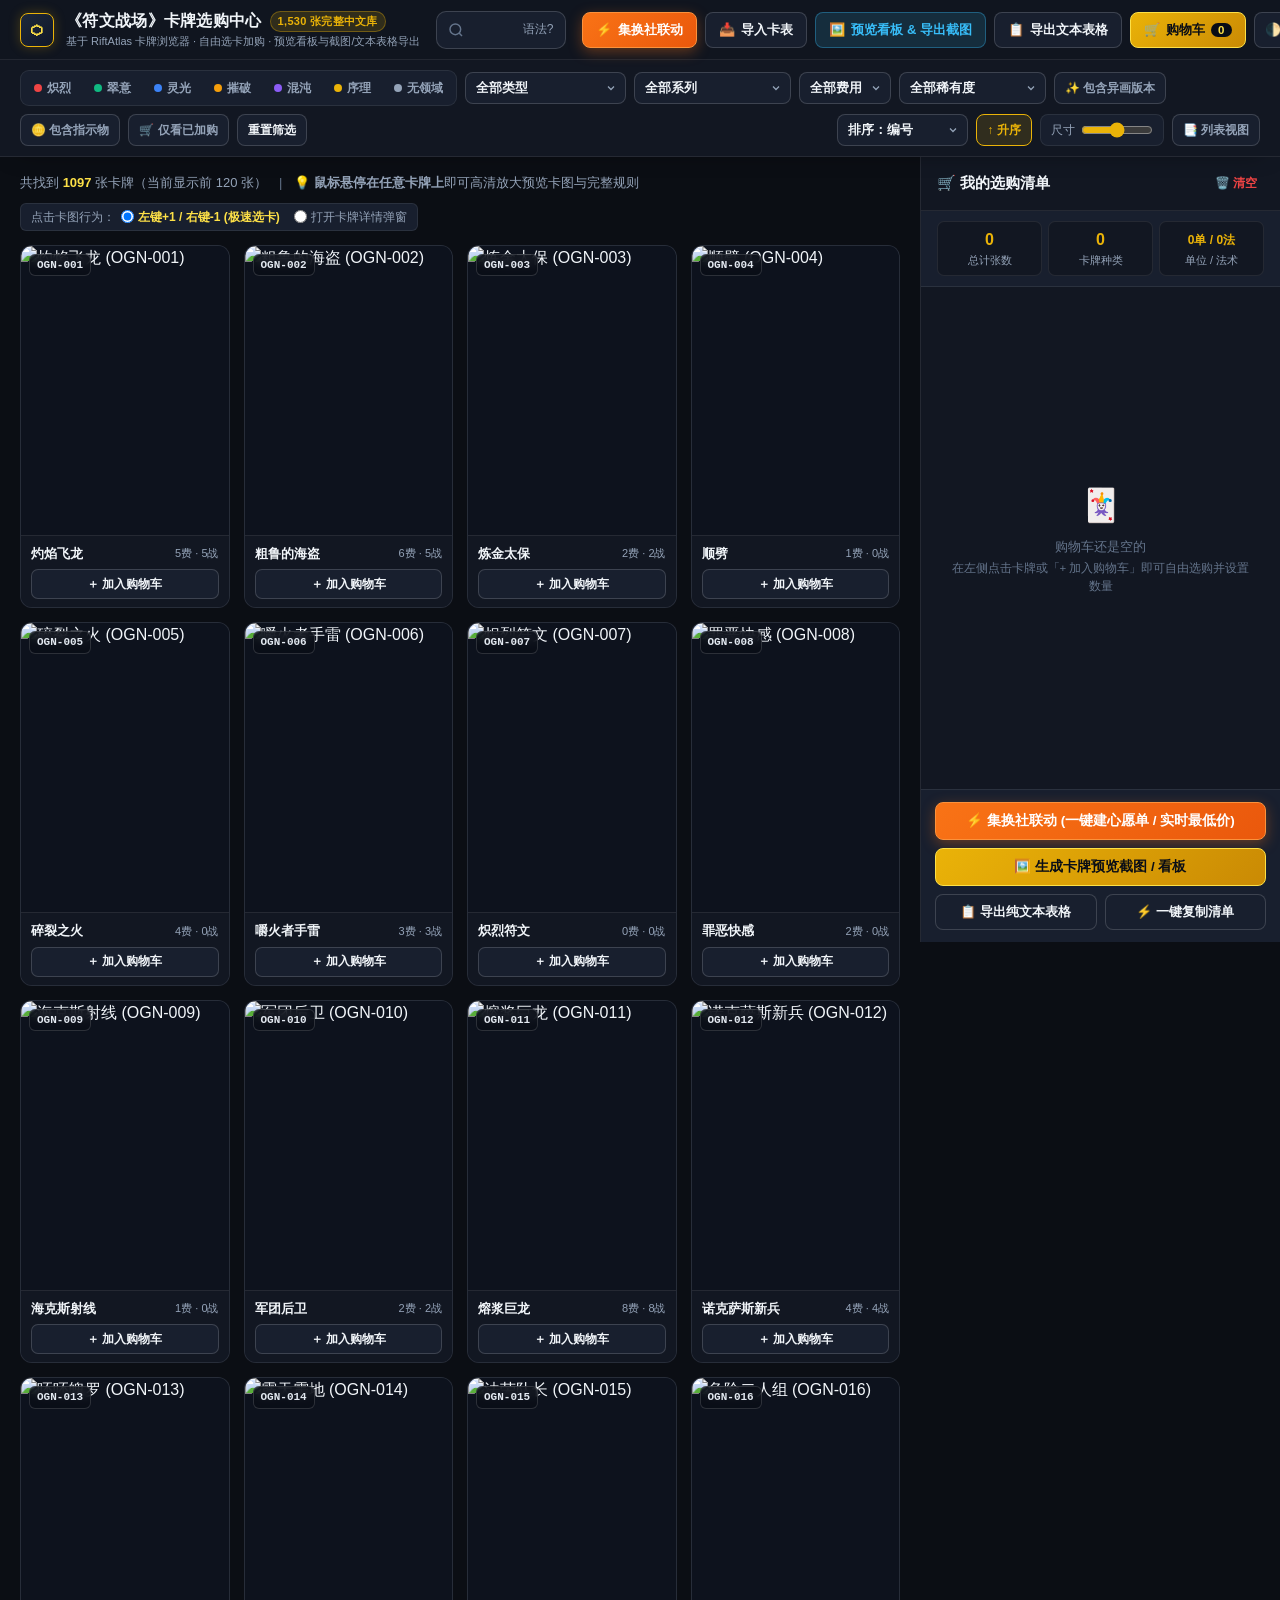
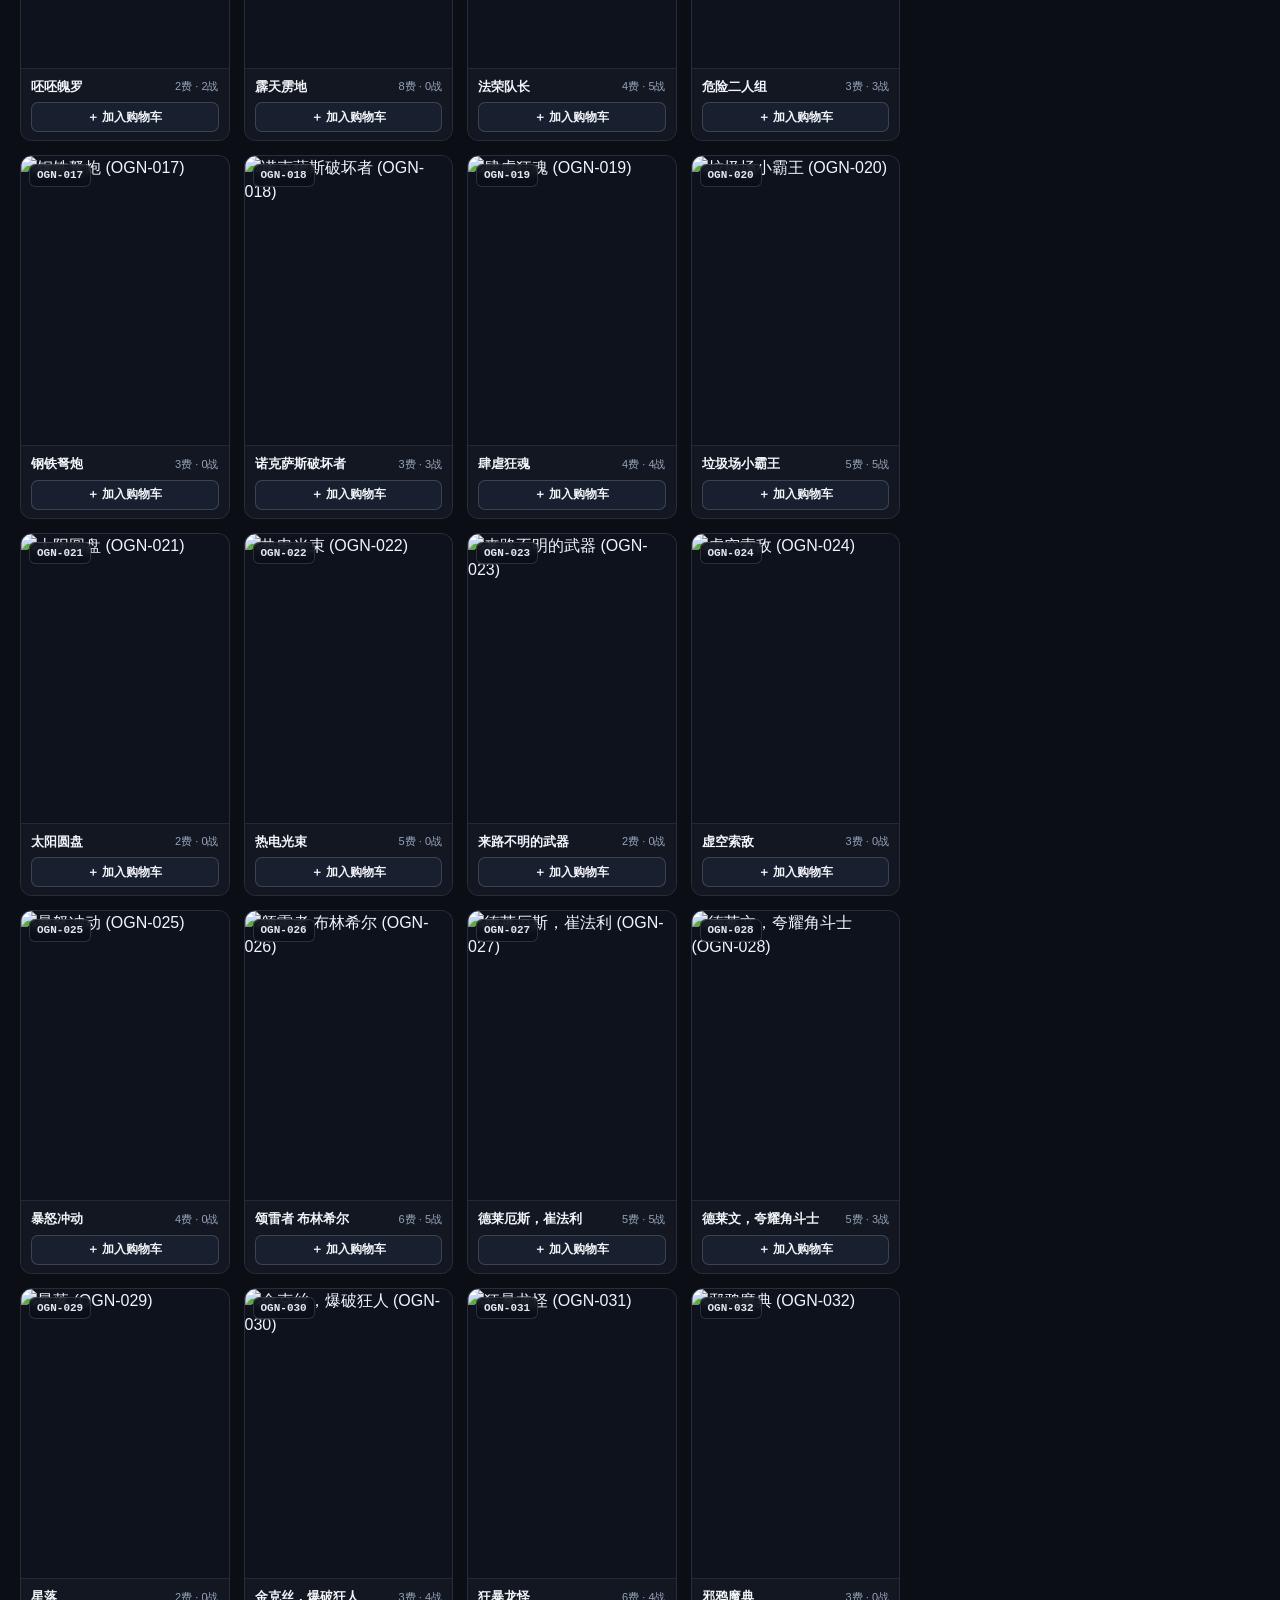
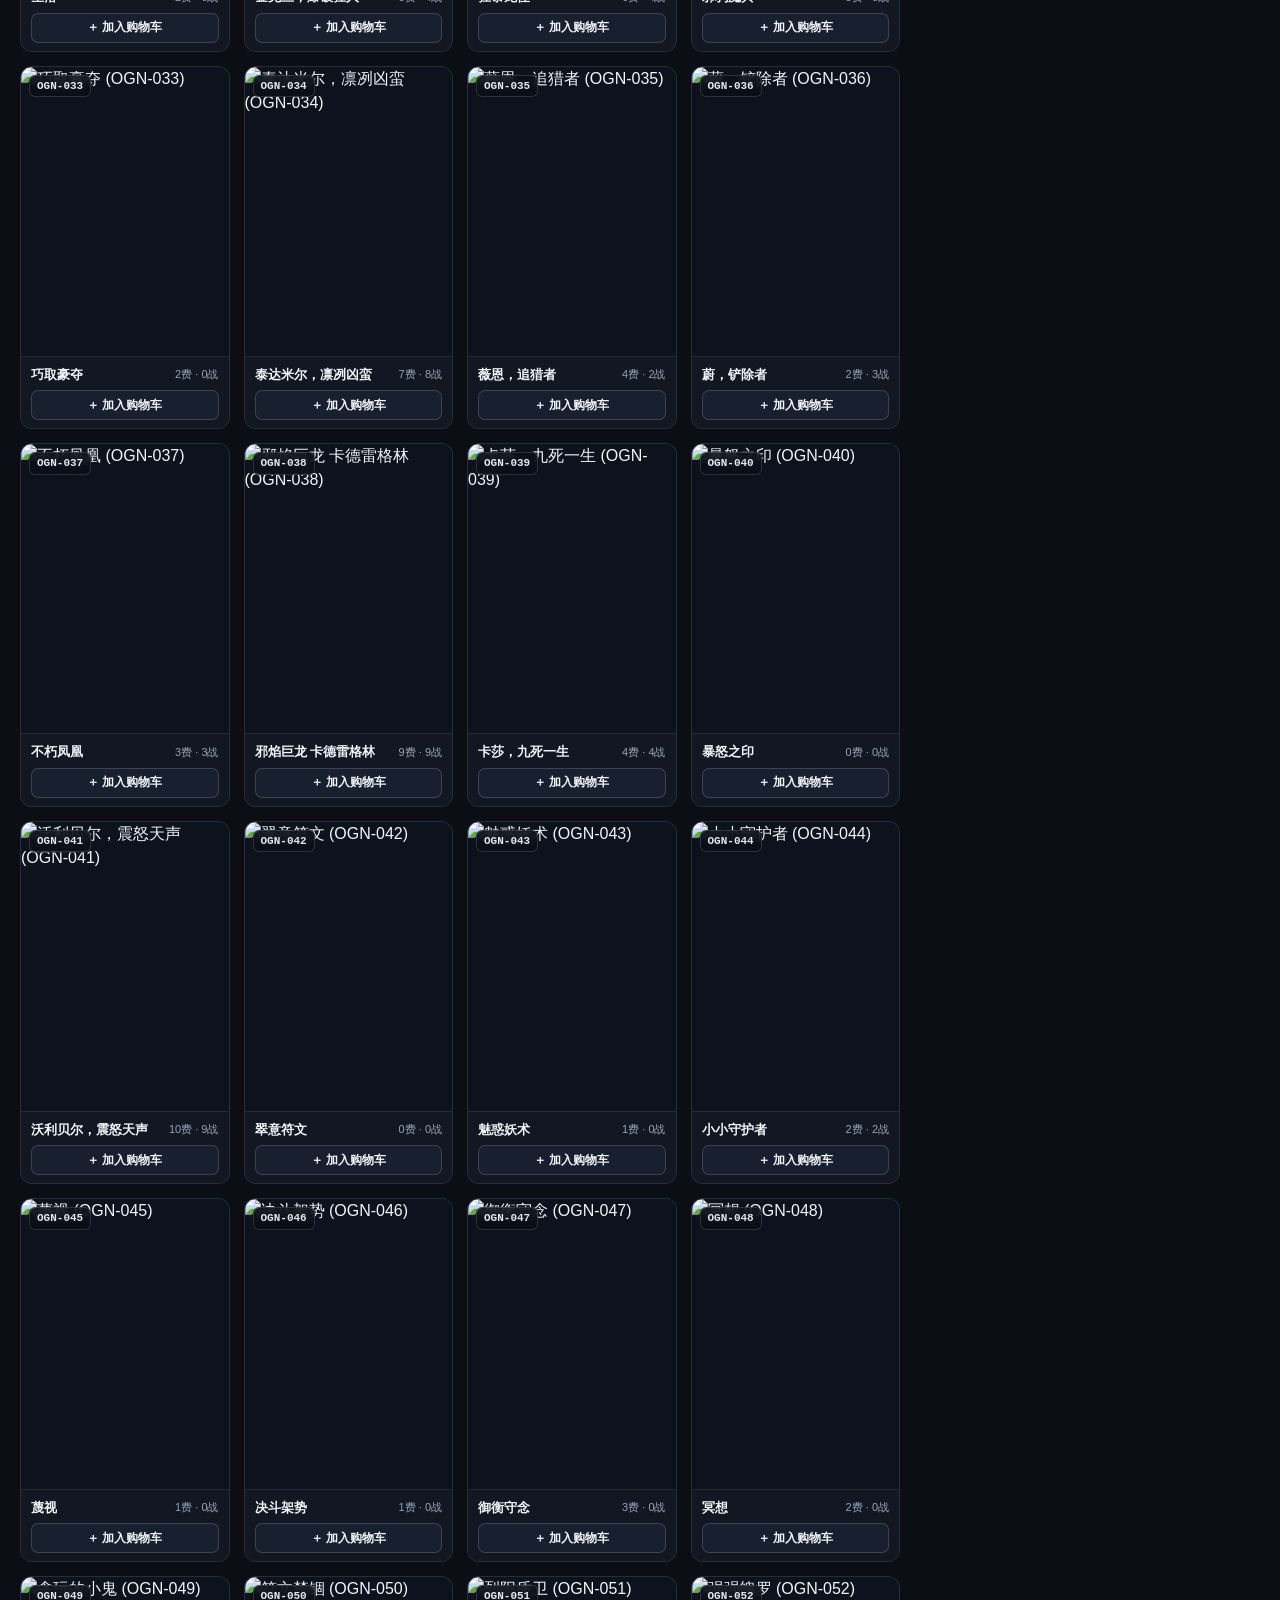
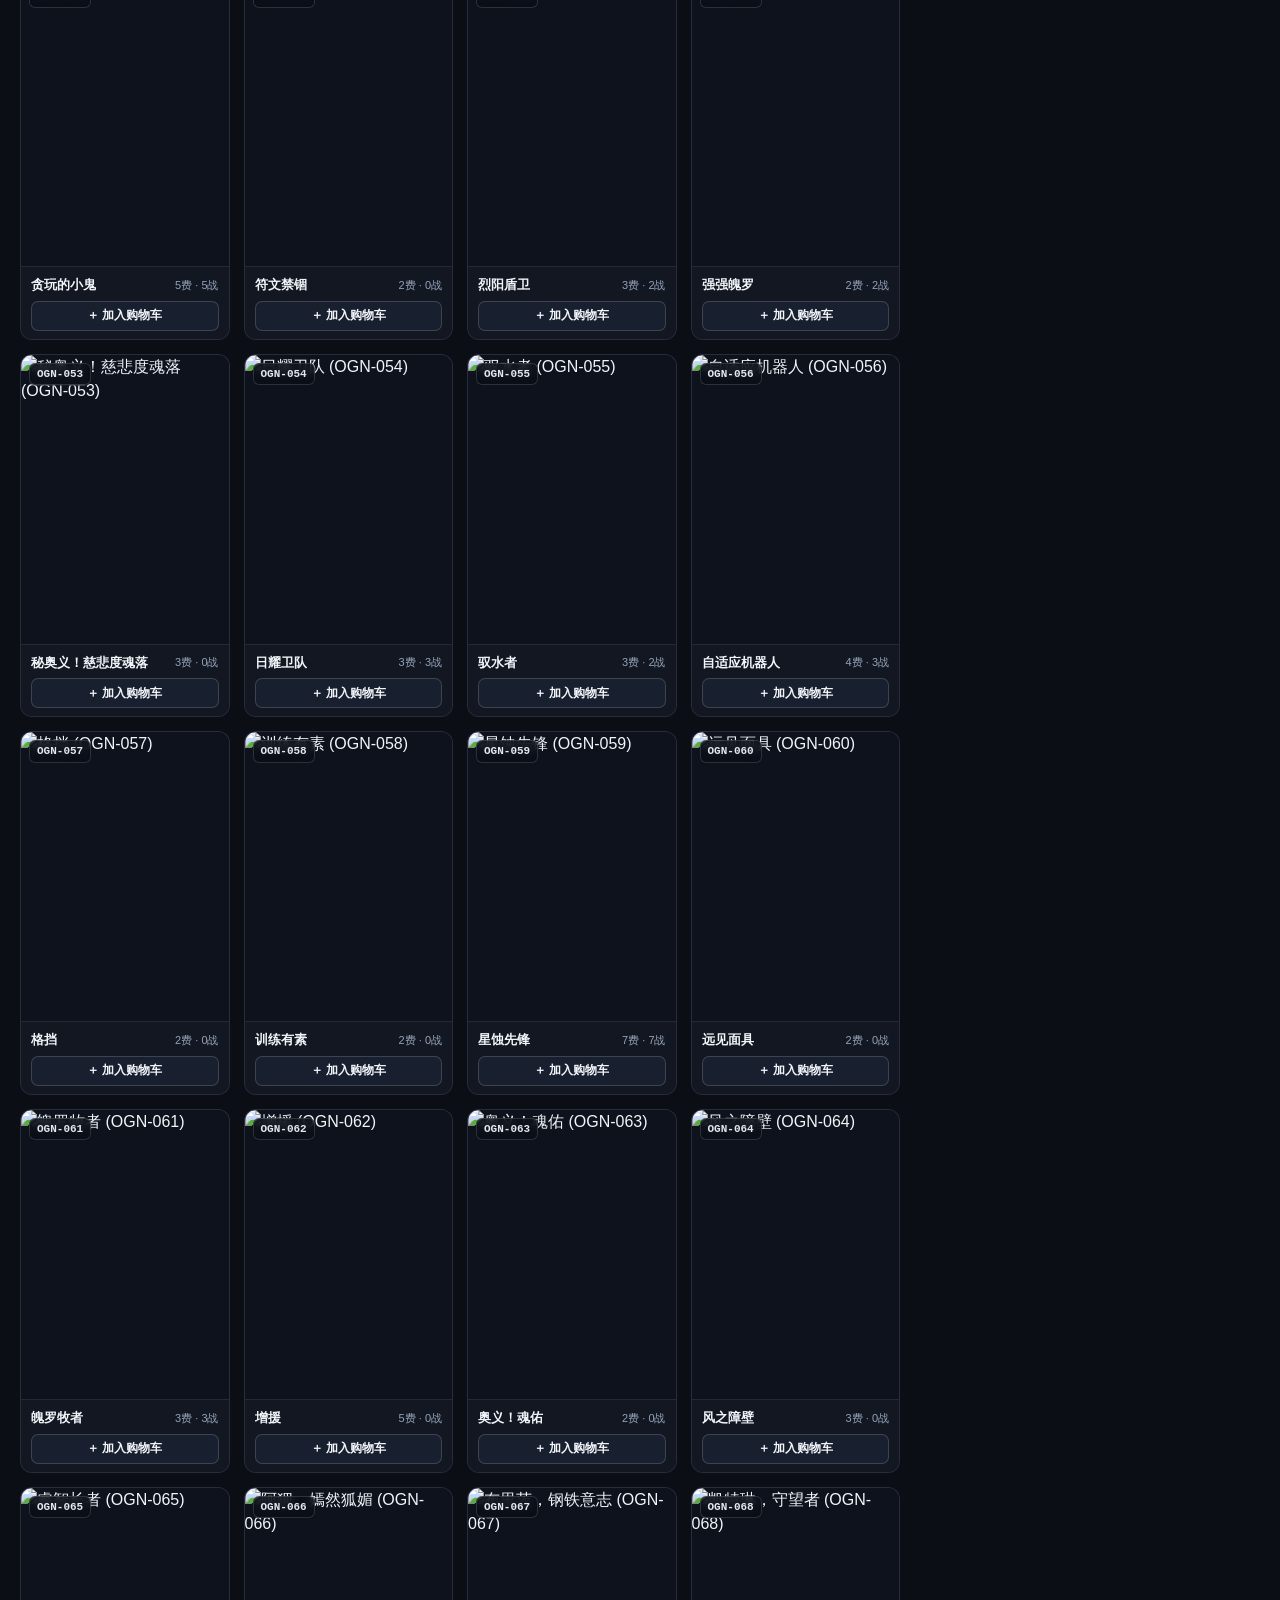
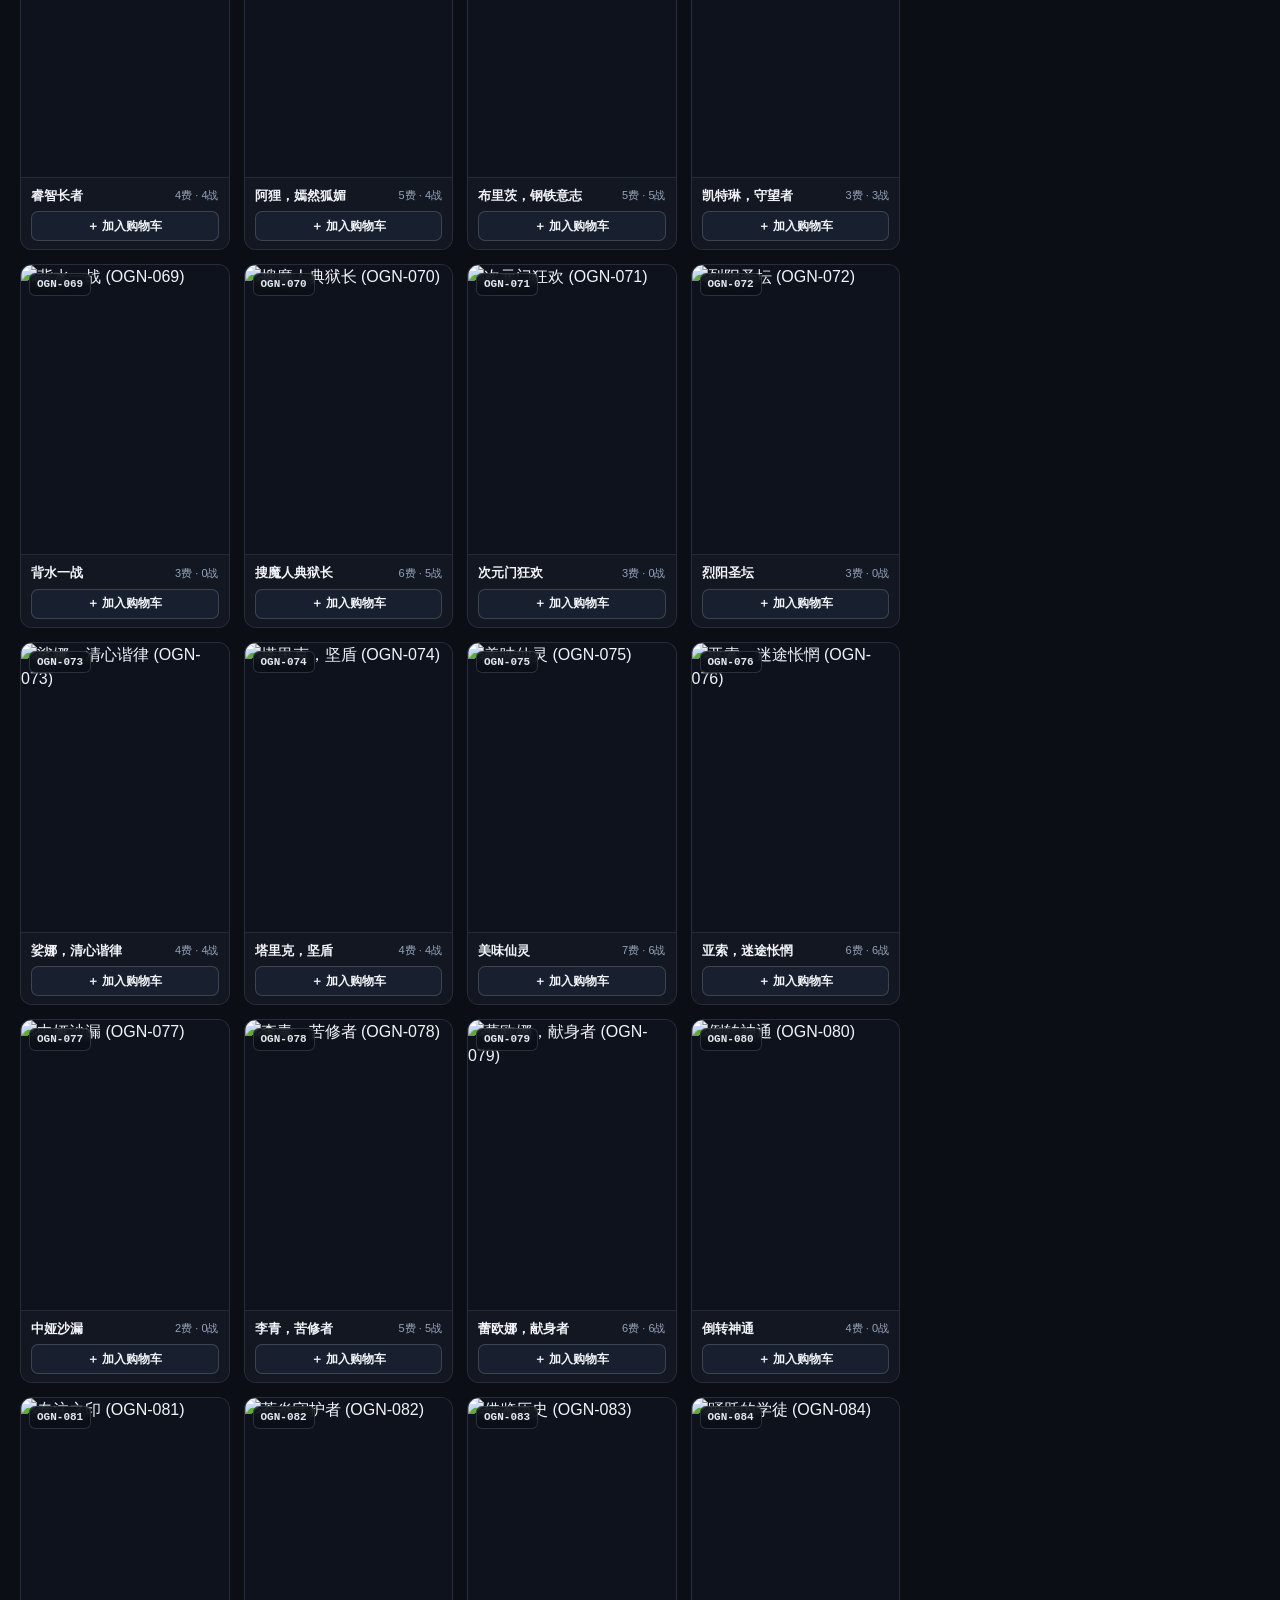
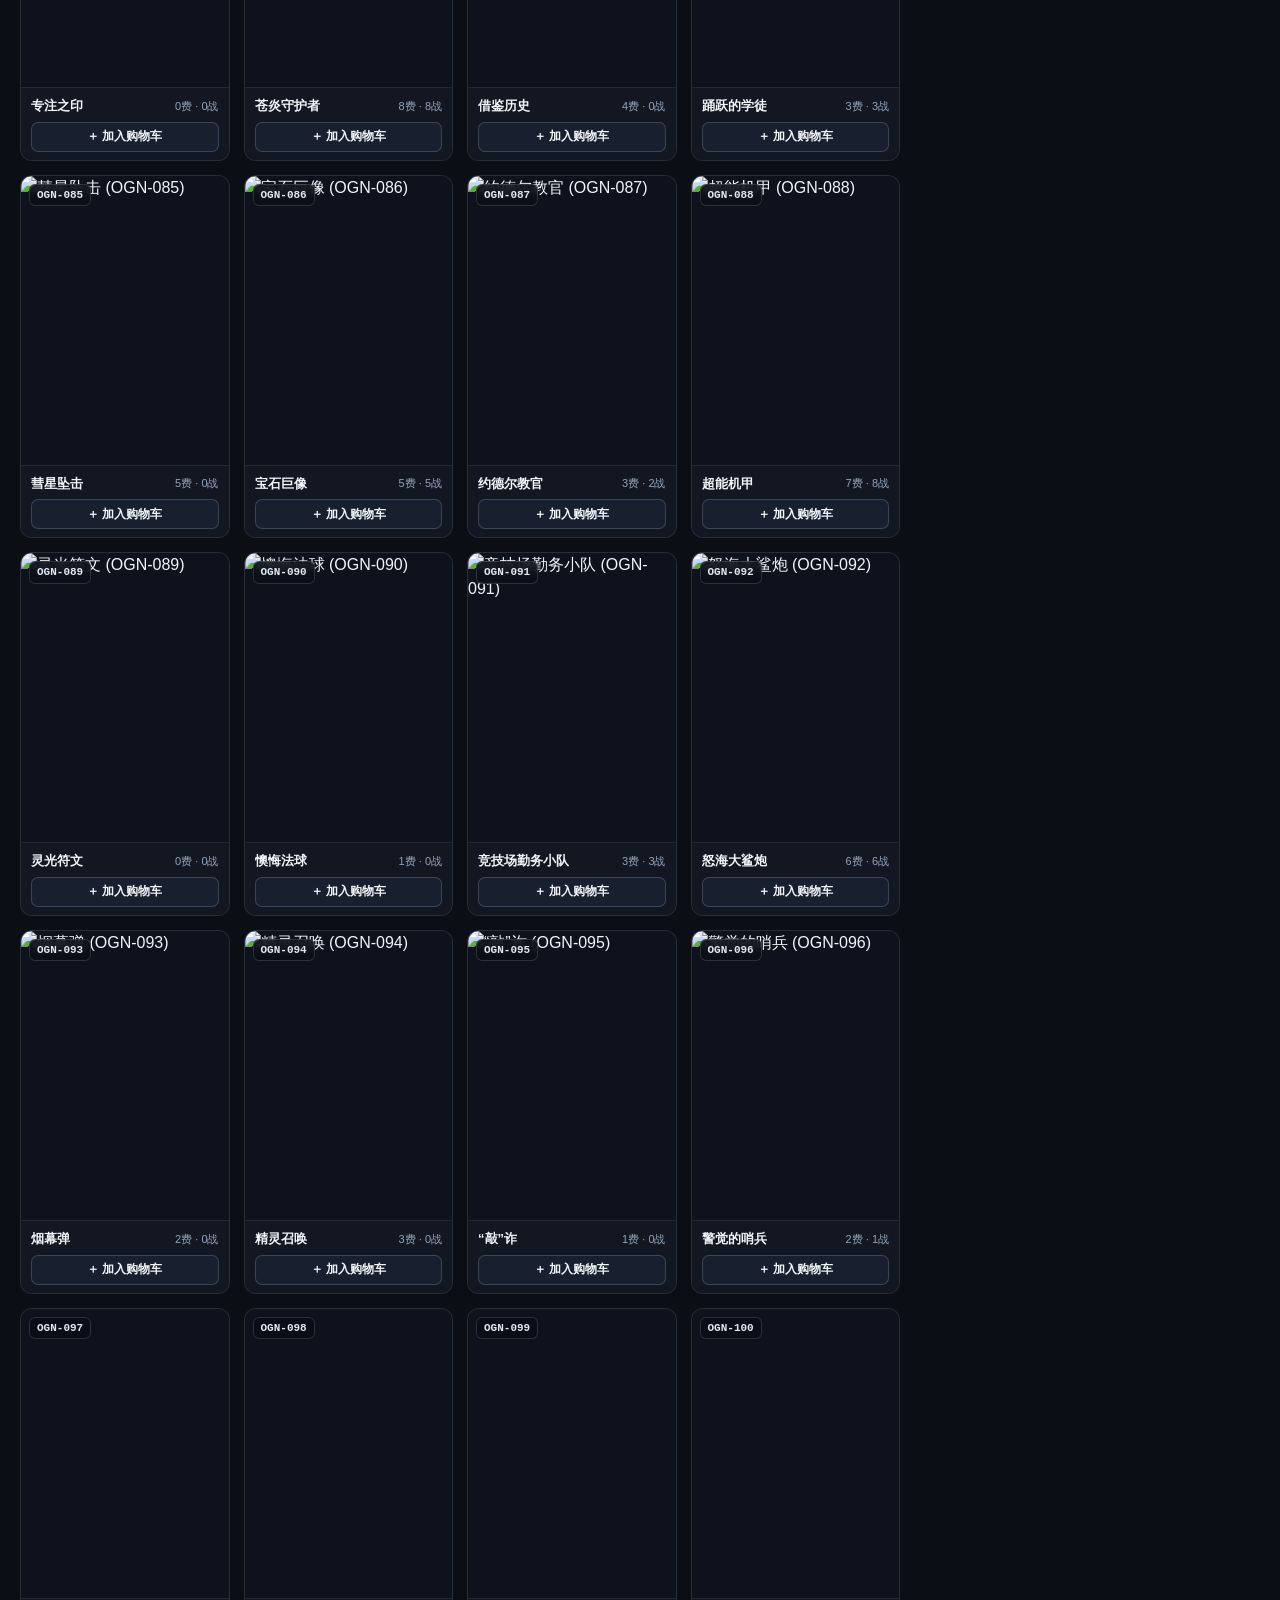
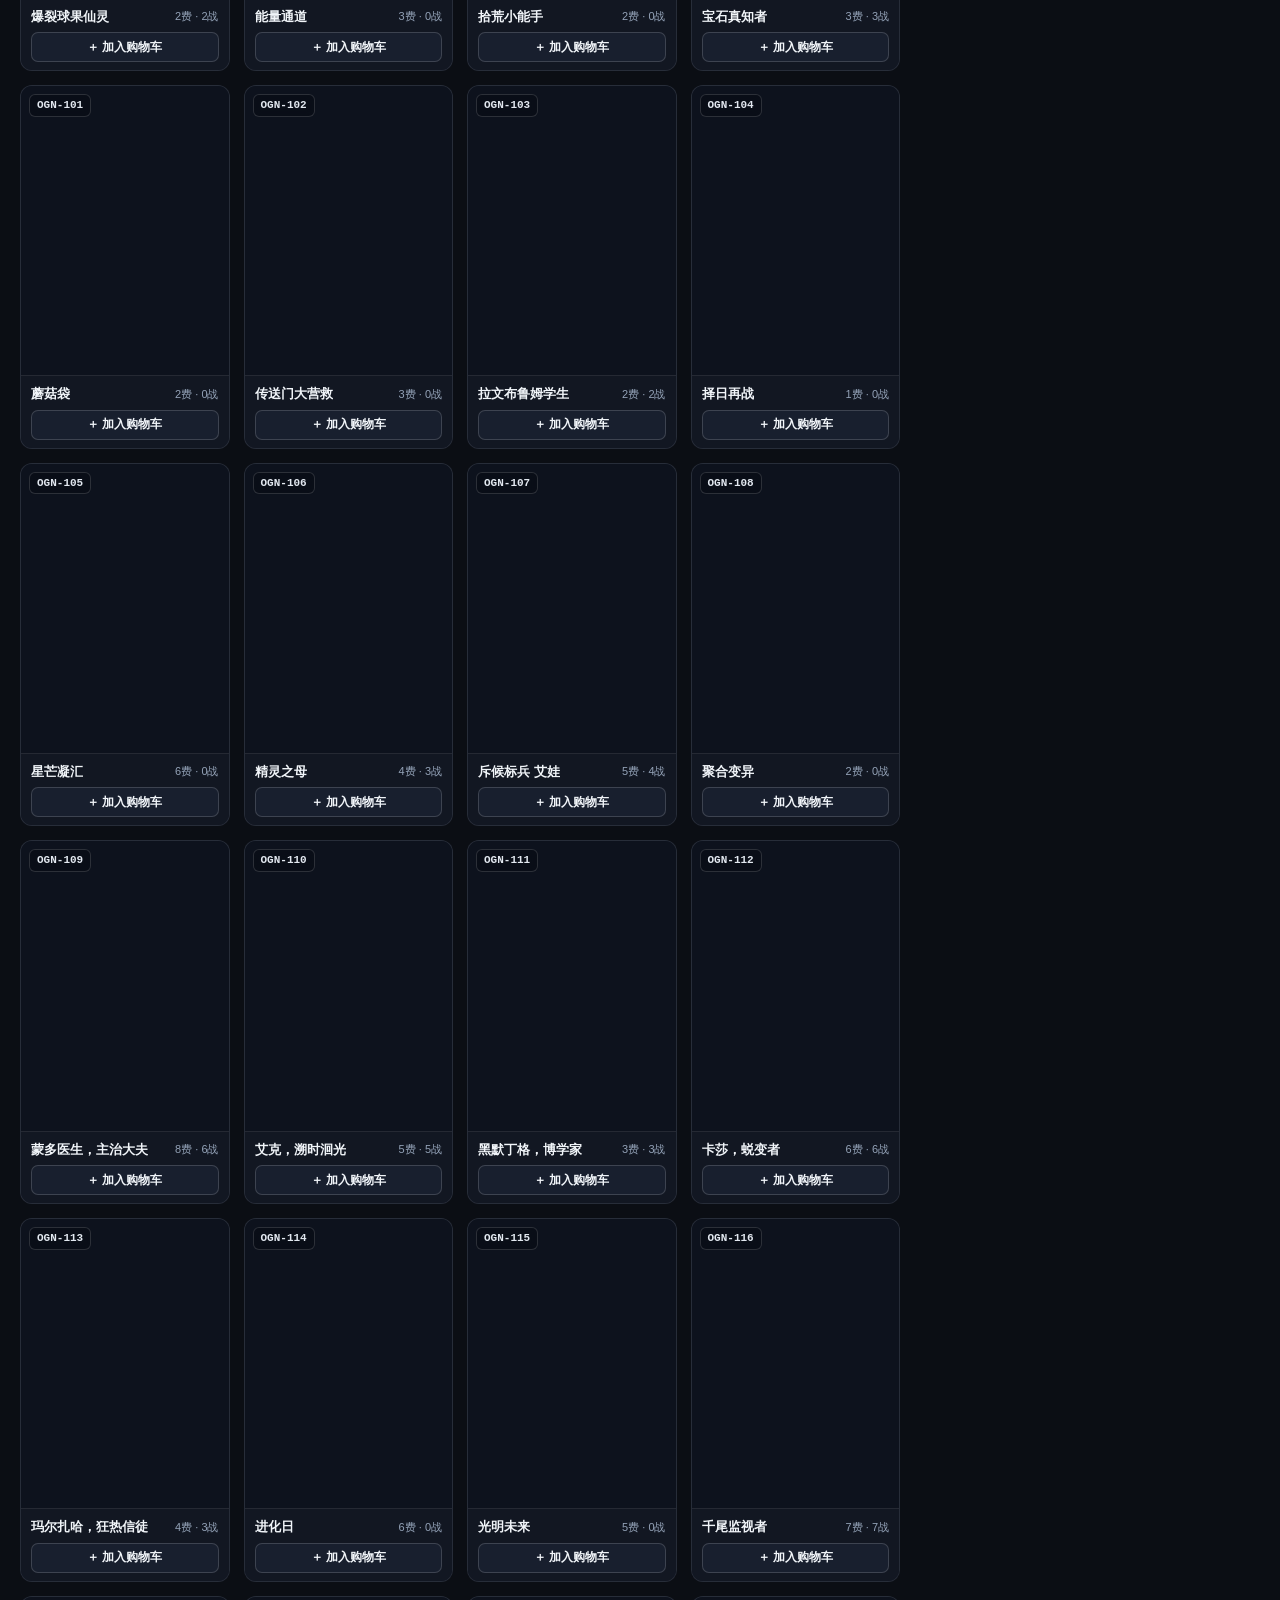
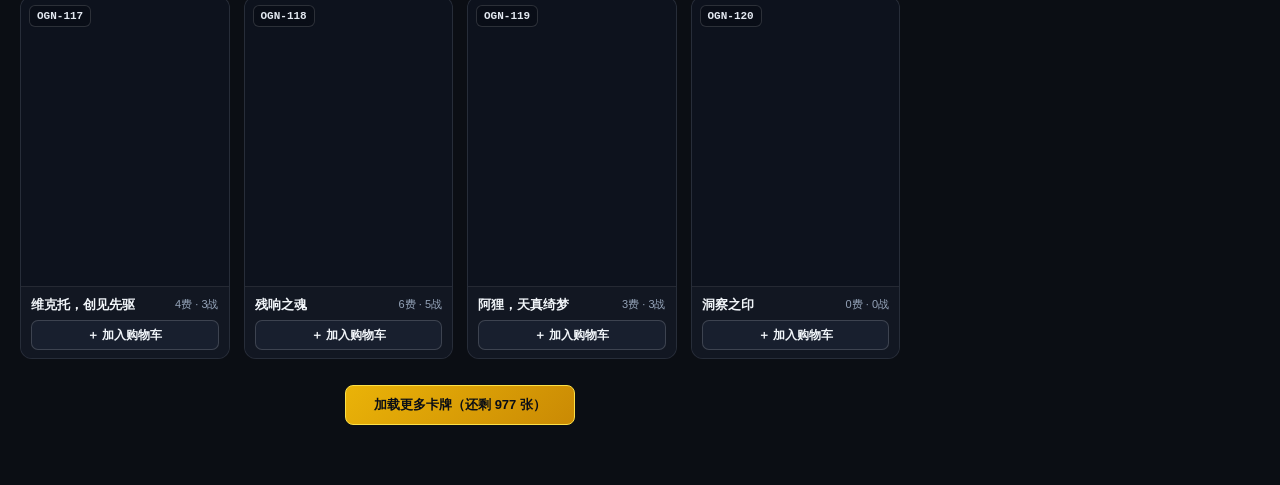
==== commit d0baf08d: "feat: integrate Jihuanshe App wishlist creation, live lowest price lookup, AI clean card image expor" ====
--- a/index.html
+++ b/index.html
@@ -44,6 +44,9 @@
     <div class="header-actions">
       <button type="button" id="mobileFilterToggleBtn" class="btn mobile-only-btn" title="展开/收起筛选面板">
         🌪️ 筛选 <span id="mobileFilterBadge" class="cart-badge-pill" style="display:none;">0</span>
+      </button>
+      <button type="button" id="openJhsModalBtn" class="btn btn-jhs" title="集换社 App 深度联动：一键构建集换社新心愿单、查全网最低价、卖家店铺库存比对">
+        ⚡ <span class="btn-label-text">集换社联动</span>
       </button>
       <button type="button" id="openImportModalBtn" class="btn" title="通过粘贴文本或拖入CSV批量导入卡牌到购物车">
         📥 <span class="btn-label-text">导入卡表</span>
@@ -271,7 +274,10 @@
 
       <!-- 底部导出操作区 -->
       <div class="cart-footer">
-        <button type="button" id="cartOpenPreviewBtn" class="btn btn-gold" style="width:100%;height:40px;font-size:14px;">
+        <button type="button" id="cartOpenJhsBtn" class="btn btn-jhs" style="width:100%;height:38px;font-size:13.5px;">
+          ⚡ 集换社联动 (一键建心愿单 / 实时最低价)
+        </button>
+        <button type="button" id="cartOpenPreviewBtn" class="btn btn-gold" style="width:100%;height:38px;font-size:13.5px;">
           🖼️ 生成卡牌预览截图 / 看板
         </button>
         <div class="cart-footer-grid">
@@ -307,10 +313,15 @@
     <div class="modal-panel">
       <div class="modal-header">
         <h3 id="previewBoardModalTitle">
-          🖼️ 购物车卡牌预览看板 & 高清预览截图导出
-          <span class="brand-badge">支持鼠标悬停放大预览卡牌</span>
+          🖼️ 卡牌预览看板 & 截图导出
+          <span class="brand-badge">支持悬停放大预览</span>
         </h3>
-        <button type="button" class="btn" data-close-modal="previewBoardModal">✕ 关闭</button>
+        <div style="display:flex;align-items:center;gap:8px;flex-shrink:0;">
+          <button type="button" id="topDownloadScreenshotBtn" class="btn btn-gold" style="height:34px;padding:0 12px;font-size:12.5px;">
+            ⬇️ 导出预览长图
+          </button>
+          <button type="button" class="btn" style="height:34px;padding:0 10px;" data-close-modal="previewBoardModal">✕ 关闭</button>
+        </div>
       </div>
 
       <div class="modal-toolbar" style="flex-direction:column;align-items:stretch;gap:10px;">
@@ -343,6 +354,14 @@
 
           <label style="font-size:12.5px;display:inline-flex;align-items:center;gap:5px;cursor:pointer;">
             <input type="checkbox" id="boardShowCaptionCheck" checked /> 显示底部卡名与编号
+          </label>
+
+          <label style="font-size:12.5px;display:inline-flex;align-items:center;gap:5px;cursor:pointer;color:var(--gold-light);font-weight:600;" title="显示每张卡在集换社的全版本最低价与整单预估总价">
+            <input type="checkbox" id="boardShowJhsPriceCheck" /> 💰 显示集换社最低价
+          </label>
+
+          <label style="font-size:12.5px;display:inline-flex;align-items:center;gap:5px;cursor:pointer;color:#38bdf8;font-weight:600;" title="去除角标与文字遮挡，生成适合集换社 App「AI 拍照识卡 -> 相册选图」批量识别加入心愿单的纯净卡图">
+            <input type="checkbox" id="boardJhsAiCleanModeCheck" /> 📸 集换社 AI 识卡纯净拼图模式
           </label>
 
           <div class="toolbar-spacer"></div>
@@ -523,10 +542,23 @@
           <label class="toggle-pill export-col-pill" style="height:28px;">
             <input type="checkbox" class="export-col-check" value="set" /> 所属系列
           </label>
-
-          <div style="display:inline-flex;gap:4px;margin-left:auto;">
+          <label class="toggle-pill export-col-pill" style="height:28px;border-color:rgba(249,115,22,0.5);">
+            <input type="checkbox" class="export-col-check" value="jhsNumber" /> ⚡集换社卡编
+          </label>
+          <label class="toggle-pill export-col-pill" style="height:28px;border-color:rgba(249,115,22,0.5);">
+            <input type="checkbox" class="export-col-check" value="jhsRarity" /> ⚡集换社版本
+          </label>
+          <label class="toggle-pill export-col-pill" style="height:28px;border-color:rgba(249,115,22,0.5);">
+            <input type="checkbox" class="export-col-check" value="jhsPrice" /> ⚡集换社最低价(¥)
+          </label>
+          <label class="toggle-pill export-col-pill" style="height:28px;border-color:rgba(249,115,22,0.5);">
+            <input type="checkbox" class="export-col-check" value="jhsSubtotal" /> ⚡小计金额(¥)
+          </label>
+
+          <div style="display:inline-flex;gap:4px;margin-left:auto;flex-wrap:wrap;">
             <button type="button" id="presetMinimalColsBtn" class="btn" style="height:28px;font-size:11.5px;padding:0 8px;">仅名称+数量</button>
             <button type="button" id="presetStandardColsBtn" class="btn" style="height:28px;font-size:11.5px;padding:0 8px;">含颜色/稀有度/类型</button>
+            <button type="button" id="presetJhsColsBtn" class="btn btn-jhs" style="height:28px;font-size:11.5px;padding:0 8px;">⚡ 集换社心愿单模式</button>
             <button type="button" id="presetAllColsBtn" class="btn" style="height:28px;font-size:11.5px;padding:0 8px;">全选字段</button>
           </div>
         </div>
@@ -535,7 +567,8 @@
         <div style="display:flex;align-items:center;flex-wrap:wrap;gap:12px;padding-top:8px;border-top:1px dashed var(--border-subtle);">
           <span style="font-size:12px;color:var(--gold-light);font-weight:700;">③ 文本排版格式：</span>
           <select id="textFormatSelect" class="filter-select">
-            <option value="aligned">对齐纯文本表格 (带竖线分隔)</option>
+            <option value="jhs_wishlist">⚡ 集换社心愿单格式 (集换社卡编 + 卡名 + 最低价版本 + 数量 + 参考价)</option>
+            <option value="aligned" selected>对齐纯文本表格 (带竖线分隔)</option>
             <option value="tsv">Excel / 飞书直接粘贴格式 (TSV 制表符分隔)</option>
             <option value="markdown">Markdown 表格 (| 字段 | ... |)</option>
             <option value="simple">极简购卡列表 (卡牌名称 x数量)</option>
@@ -669,6 +702,238 @@
     </div>
   </div>
 
+  <!-- 弹窗 6：集换社 App 深度联动中心（直接构建新心愿单 / 实时全版本最低价 / 卖家店铺配单比对 / 心愿单分享链接导入） -->
+  <div id="jhsHubModal" class="modal-backdrop" role="dialog" aria-modal="true" aria-labelledby="jhsHubModalTitle">
+    <div class="modal-panel" style="max-width:1100px;">
+      <div class="modal-header">
+        <h3 id="jhsHubModalTitle">
+          ⚡ 集换社 App 深度联动中心
+          <span class="brand-badge" style="background:rgba(249,115,22,0.2);color:#fdba74;border-color:#f97316;">符文战场 (lol) 实时接口直连</span>
+        </h3>
+        <div style="display:flex;align-items:center;gap:8px;flex-shrink:0;">
+          <button type="button" id="jhsRefreshPricesBtn" class="btn" style="height:34px;padding:0 10px;font-size:12px;">
+            🔄 刷新实时集换价
+          </button>
+          <button type="button" class="btn" style="height:34px;padding:0 10px;" data-close-modal="jhsHubModal">✕ 关闭</button>
+        </div>
+      </div>
+
+      <!-- 顶部行情汇总与功能 Tab 切换栏 -->
+      <div class="modal-toolbar" style="flex-direction:column;align-items:stretch;gap:10px;">
+        <div class="jhs-summary-banner">
+          <div class="jhs-summary-left">
+            <div style="font-size:13px;font-weight:700;color:var(--text-main);">
+              🛒 当前购物车：<span id="jhsSummaryCardsText" style="color:var(--gold-light);">0 种 / 0 张</span>
+              <span style="margin:0 8px;color:var(--text-muted);">|</span>
+              <span id="jhsMatchStatusText" style="font-size:12px;color:#38bdf8;">准备就绪（自动取各编号下全版本最低在售价）</span>
+            </div>
+          </div>
+          <div class="jhs-summary-right">
+            <span style="font-size:12px;color:var(--text-secondary);">集换社最低价预估总计：</span>
+            <strong id="jhsSummaryTotalPrice" style="font-size:20px;font-weight:900;color:#fb923c;">¥0.00</strong>
+          </div>
+        </div>
+
+        <div class="jhs-hub-tabs" role="tablist">
+          <button type="button" class="jhs-tab-btn active" data-jhs-tab="wishlist">
+            ☁️ 1. 一键构建集换社心愿单 & 实时最低价
+          </button>
+          <button type="button" class="jhs-tab-btn" data-jhs-tab="shop">
+            🏪 2. 卖家店铺库存 1v1 配单比对
+          </button>
+          <button type="button" class="jhs-tab-btn" data-jhs-tab="import">
+            🔗 3. 导入集换社心愿单链接
+          </button>
+        </div>
+      </div>
+
+      <div class="modal-body">
+        <!-- TAB 1: 一键在集换社构建新心愿单 & 实时最低价明细表 -->
+        <div id="jhsTabPanel_wishlist" class="jhs-tab-panel">
+          <!-- 直接在集换社 App 创建新心愿单卡片 -->
+          <div class="jhs-sync-card">
+            <div class="jhs-sync-header">
+              <div>
+                <div style="font-size:14.5px;font-weight:800;color:#fdba74;">
+                  🚀 方案 A：直接在集换社构建新心愿单（将购物车全部卡牌一键写入集换社 App）
+                </div>
+                <div style="font-size:12px;color:var(--text-secondary);margin-top:2px;">
+                  通过集换社官方市场接口（<code>POST /api/market/wish-list</code> &amp; <code>/wishes/add</code>）直接创建心愿单，完成后在集换社 App 内可直接点击「一键匹配 / 跨店配单」！
+                </div>
+              </div>
+              <button type="button" id="jhsToggleAuthBoxBtn" class="btn" style="height:30px;font-size:12px;flex-shrink:0;">
+                🔑 <span id="jhsAuthStatusBtnText">配置集换社账号 Token</span>
+              </button>
+            </div>
+
+            <!-- 账号登录 / Token 配置折叠框 -->
+            <div id="jhsAuthConfigBox" class="jhs-auth-box" style="display:none;">
+              <div style="display:grid;grid-template-columns:repeat(auto-fit,minmax(260px,1fr));gap:12px;">
+                <div style="background:var(--bg-surface);padding:10px 12px;border-radius:8px;border:1px solid var(--border-subtle);">
+                  <div style="font-size:12.5px;font-weight:700;color:var(--gold-light);margin-bottom:6px;">方式 1：集换社手机号验证码快捷登录</div>
+                  <div style="display:flex;gap:6px;margin-bottom:6px;">
+                    <input type="tel" id="jhsPhoneInput" class="search-input" style="height:32px;padding:0 10px;flex:1;" placeholder="输入集换社绑定手机号" />
+                    <button type="button" id="jhsSendSmsBtn" class="btn" style="height:32px;font-size:12px;white-space:nowrap;">发送验证码</button>
+                  </div>
+                  <div style="display:flex;gap:6px;">
+                    <input type="text" id="jhsSmsCodeInput" class="search-input" style="height:32px;padding:0 10px;flex:1;" placeholder="输入短信验证码" />
+                    <button type="button" id="jhsSmsLoginBtn" class="btn btn-gold" style="height:32px;font-size:12px;white-space:nowrap;">登录获取 Token</button>
+                  </div>
+                </div>
+
+                <div style="background:var(--bg-surface);padding:10px 12px;border-radius:8px;border:1px solid var(--border-subtle);">
+                  <div style="font-size:12.5px;font-weight:700;color:var(--gold-light);margin-bottom:6px;">方式 2：直接粘贴集换社 Bearer Token</div>
+                  <div style="display:flex;gap:6px;margin-bottom:6px;">
+                    <input type="password" id="jhsTokenInput" class="search-input" style="height:32px;padding:0 10px;flex:1;" placeholder="粘贴 Authorization Bearer Token..." />
+                    <button type="button" id="jhsSaveTokenBtn" class="btn btn-accent" style="height:32px;font-size:12px;white-space:nowrap;">保存 Token</button>
+                    <button type="button" id="jhsClearTokenBtn" class="btn" style="height:32px;font-size:12px;white-space:nowrap;">清除</button>
+                  </div>
+                  <div style="font-size:11px;color:var(--text-secondary);line-height:1.4;">
+                    🔒 Token 仅保存在您当前浏览器的本地存储 (<code>localStorage</code>) 中，直连 <code>api.jihuanshe.com</code>，绝不经过任何第三方服务器。
+                  </div>
+                </div>
+              </div>
+            </div>
+
+            <!-- 创建新心愿单主操作行 -->
+            <div style="display:flex;align-items:center;flex-wrap:wrap;gap:10px;margin-top:10px;padding-top:10px;border-top:1px dashed var(--border-subtle);">
+              <label style="font-size:12.5px;display:inline-flex;align-items:center;gap:6px;">
+                新心愿单名称：
+                <input type="text" id="jhsNewWishListNameInput" class="search-input" style="width:200px;height:34px;padding:0 10px;" value="符文战场选购单" />
+              </label>
+              <label style="font-size:12.5px;display:inline-flex;align-items:center;gap:5px;cursor:pointer;" title="开启后在集换社配单时不限制具体罕贵度版本，更容易在同一家店铺凑齐">
+                <input type="checkbox" id="jhsIgnoreVersionCheck" checked /> 允许匹配任意版本 (配单更易凑齐)
+              </label>
+
+              <div style="display:flex;gap:8px;flex-wrap:wrap;margin-left:auto;">
+                <button type="button" id="jhsCreateWishListBtn" class="btn btn-jhs" style="height:36px;font-weight:800;">
+                  ☁️ 直接在集换社新建心愿单并写入全部卡牌
+                </button>
+                <button type="button" id="jhsQuickExportTextBtn" class="btn" style="height:36px;" title="免登录导出集换社心愿单格式表格">
+                  📋 导出心愿单文本表格
+                </button>
+                <button type="button" id="jhsQuickAiBoardBtn" class="btn" style="height:36px;" title="免登录生成集换社 AI 识卡专用无遮挡拼图">
+                  📸 生成 AI 识卡纯净拼图
+                </button>
+              </div>
+            </div>
+
+            <!-- 写入进度与成功后的集换社 App 唤醒卡片 -->
+            <div id="jhsCreatedWishResultBox" style="display:none;margin-top:12px;padding:12px;border-radius:10px;background:rgba(16,185,129,0.12);border:1.5px solid #10b981;">
+              <div style="display:flex;align-items:center;justify-content:space-between;flex-wrap:wrap;gap:12px;">
+                <div style="flex:1;min-width:220px;">
+                  <div id="jhsCreatedWishTitle" style="font-size:14px;font-weight:800;color:#34d399;">
+                    ✅ 已成功在集换社创建心愿单并写入卡牌！
+                  </div>
+                  <div id="jhsCreatedWishSub" style="font-size:12px;color:var(--text-secondary);margin-top:4px;"></div>
+                  <div style="display:flex;gap:8px;flex-wrap:wrap;margin-top:10px;">
+                    <a id="jhsOpenCreatedWishAppBtn" href="#" class="btn btn-gold" style="text-decoration:none;height:34px;">
+                      📱 一键唤起集换社 App 打开该心愿单
+                    </a>
+                    <a id="jhsOpenCreatedWishWebBtn" href="#" target="_blank" rel="noopener" class="btn" style="text-decoration:none;height:34px;">
+                      🌐 打开心愿单分享网页
+                    </a>
+                  </div>
+                </div>
+                <div style="text-align:center;background:#fff;padding:6px;border-radius:8px;">
+                  <img id="jhsCreatedWishQrImg" src="" alt="集换社小程序心愿单二维码" style="width:92px;height:92px;display:block;" />
+                  <div style="font-size:10px;color:#090d16;font-weight:700;margin-top:2px;">微信扫码直达心愿单</div>
+                </div>
+              </div>
+            </div>
+          </div>
+
+          <!-- 购物车集换社实时价格与版本映射表 -->
+          <div style="font-size:12.5px;color:var(--text-secondary);margin:12px 0 6px;display:flex;justify-content:space-between;align-items:center;flex-wrap:wrap;gap:6px;">
+            <span>💰 <strong>购物车卡牌 × 集换社最低价版本匹配明细</strong>（已默认自动选中各编号下价格最低的版本，也可手动切换版本或单张唤起 App）：</span>
+          </div>
+          <div class="rift-list-table-wrap" style="max-height:380px;overflow-y:auto;">
+            <table class="rift-list-table">
+              <thead>
+                <tr>
+                  <th style="width:48px;">卡图</th>
+                  <th>卡牌名称 &amp; 原编号</th>
+                  <th>匹配集换社版本 (默认取最低价)</th>
+                  <th style="width:110px;">集换社最低价</th>
+                  <th style="width:70px;">数量</th>
+                  <th style="width:105px;">小计金额</th>
+                  <th style="width:155px;">App 快捷操作</th>
+                </tr>
+              </thead>
+              <tbody id="jhsCartTableTbody"></tbody>
+            </table>
+          </div>
+        </div>
+
+        <!-- TAB 2: 卖家店铺库存 1v1 配单比对 -->
+        <div id="jhsTabPanel_shop" class="jhs-tab-panel" style="display:none;">
+          <div class="jhs-sync-card">
+            <div style="font-size:14.5px;font-weight:800;color:#fdba74;margin-bottom:4px;">
+              🏪 集换社卖家店铺库存 1v1 配单比对器（免登录直接可用）
+            </div>
+            <div style="font-size:12px;color:var(--text-secondary);margin-bottom:10px;">
+              在集换社 App 进入任意卖家店铺，点击右上角「分享 ➔ 复制链接」（如 <code>https://www.jihuanshe.com/app/sellCards?userId=...</code>）或直接输入卖家的<strong>集换号 (userId)</strong>，即可一键检测该店铺拥有您购物车中的哪些卡牌及店内售价，省去多店运费！
+            </div>
+            <div style="display:flex;gap:8px;flex-wrap:wrap;">
+              <input
+                type="text"
+                id="jhsShopUrlInput"
+                class="search-input"
+                style="flex:1;min-width:220px;height:36px;"
+                placeholder="粘贴集换社店铺分享链接 (https://www.jihuanshe.com/app/sellCards?userId=...) 或输入卖家集换号 ID..."
+              />
+              <button type="button" id="jhsScanShopBtn" class="btn btn-jhs" style="height:36px;padding:0 18px;">
+                🔍 扫描该店铺库存并比对购物车
+              </button>
+            </div>
+          </div>
+
+          <div id="jhsShopResultContainer" style="margin-top:12px;">
+            <div style="text-align:center;padding:36px 16px;color:var(--text-secondary);border:1px dashed var(--border-subtle);border-radius:12px;">
+              粘贴集换社卖家店铺链接或集换号后点击上方按钮，即可生成 1v1 店内配单有货/缺货清单与总价对比
+            </div>
+          </div>
+        </div>
+
+        <!-- TAB 3: 导入集换社心愿单分享链接 -->
+        <div id="jhsTabPanel_import" class="jhs-tab-panel" style="display:none;">
+          <div class="jhs-sync-card">
+            <div style="font-size:14.5px;font-weight:800;color:#fdba74;margin-bottom:4px;">
+              🔗 从集换社「心愿单分享链接」一键导入到 H5 购物车（免登录直接可用）
+            </div>
+            <div style="font-size:12px;color:var(--text-secondary);margin-bottom:10px;">
+              在集换社 App 打开任意《符文战场》心愿单，点击右上角「分享 ➔ 复制链接」（如 <code>https://www.jihuanshe.com/app/wishCards?wishListId=...</code>）或直接输入 <code>wishListId</code>，即可将心愿单内的全部卡牌与数量同步导入到当前网页购物车中！
+            </div>
+            <div style="display:flex;gap:8px;flex-wrap:wrap;margin-bottom:10px;">
+              <input
+                type="text"
+                id="jhsImportWishUrlInput"
+                class="search-input"
+                style="flex:1;min-width:220px;height:36px;"
+                placeholder="粘贴集换社心愿单分享链接 (https://www.jihuanshe.com/app/wishCards?wishListId=...) 或输入 wishListId..."
+              />
+              <button type="button" id="jhsConfirmImportWishUrlBtn" class="btn btn-gold" style="height:36px;padding:0 18px;">
+                📥 解析心愿单并导入购物车
+              </button>
+            </div>
+            <label style="font-size:12.5px;display:inline-flex;align-items:center;gap:6px;cursor:pointer;">
+              <input type="checkbox" id="jhsImportWishReplaceCheck" /> 清空现有购物车后导入（默认在现有购物车数量上累加）
+            </label>
+          </div>
+        </div>
+      </div>
+
+      <div class="modal-footer">
+        <span style="font-size:12px;color:var(--text-secondary);">
+          💡 提示：手机端点击单卡「📱 跳 App」可直接唤起集换社 App 对应单卡购买页；若需免登录批量加心愿单，推荐使用「📸 生成 AI 识卡纯净拼图」后在 App 相册识卡导入
+        </span>
+        <div class="modal-footer-btns" style="display:flex;gap:8px;">
+          <button type="button" class="btn" data-close-modal="jhsHubModal">关闭窗口</button>
+        </div>
+      </div>
+    </div>
+  </div>
+
   <!-- 移动端底部常驻快捷导航栏 (仅在手机/平板竖屏显示) -->
   <nav id="mobileBottomBar" class="mobile-bottom-bar" aria-label="移动端快捷操作栏">
     <button type="button" id="mobileCartBarBtn" class="mobile-nav-btn mobile-nav-cart">
@@ -680,6 +945,10 @@
         <span class="m-title">购物车</span>
         <span id="mobileCartSubText" class="m-sub">0 种卡牌</span>
       </div>
+    </button>
+    <button type="button" id="mobileJhsBarBtn" class="mobile-nav-btn" style="border-color:rgba(249,115,22,0.55);color:#fdba74;">
+      <span class="m-emoji">⚡</span>
+      <span>集换社</span>
     </button>
     <button type="button" id="mobilePreviewBarBtn" class="mobile-nav-btn">
       <span class="m-emoji">🖼️</span>
@@ -691,7 +960,7 @@
     </button>
     <button type="button" id="mobileImportBarBtn" class="mobile-nav-btn">
       <span class="m-emoji">📥</span>
-      <span>导入卡表</span>
+      <span>导入</span>
     </button>
   </nav>
 
--- a/styles.css
+++ b/styles.css
@@ -488,6 +488,21 @@
   transform: scale(1.025);
 }
 
+/* 战场 (Battlefield) 横版卡图在竖向预览框内旋转 90° 竖向完整放置，避免裁切看不全 */
+img.battlefield-rot-img {
+  position: absolute !important;
+  top: 50% !important;
+  left: 50% !important;
+  width: calc(100% * 680 / 488) !important;
+  height: calc(100% * 488 / 680) !important;
+  max-width: none !important;
+  transform: translate(-50%, -50%) rotate(90deg);
+  object-fit: fill !important;
+}
+.card-tile:hover .card-art-box img.battlefield-rot-img {
+  transform: translate(-50%, -50%) rotate(90deg) scale(1.025);
+}
+
 /* Quantity Badge on Card Top-Right */
 .card-qty-badge {
   position: absolute;
@@ -691,12 +706,22 @@
 .rift-list-table tr.in-cart-row {
   background: rgba(234, 179, 8, 0.08);
 }
-.list-thumb {
+.list-thumb-wrap {
+  position: relative;
   width: 36px;
   height: 50px;
+  aspect-ratio: 488 / 680;
+  border-radius: 4px;
+  overflow: hidden;
+  background: #090d16;
+  display: inline-block;
+  vertical-align: middle;
+}
+.list-thumb {
+  width: 100%;
+  height: 100%;
   object-fit: cover;
-  border-radius: 4px;
-  vertical-align: middle;
+  display: block;
 }
 
 /* Cart Sidebar Drawer */
@@ -788,14 +813,22 @@
 .cart-item-row:hover {
   border-color: var(--gold-primary);
 }
-.cart-item-thumb {
+.cart-item-thumb-wrap {
+  position: relative;
   width: 38px;
   height: 53px;
+  aspect-ratio: 488 / 680;
   border-radius: 5px;
-  object-fit: cover;
+  overflow: hidden;
   flex-shrink: 0;
   cursor: pointer;
   background: #090d16;
+}
+.cart-item-thumb {
+  width: 100%;
+  height: 100%;
+  object-fit: cover;
+  display: block;
 }
 .cart-item-info {
   flex: 1;
@@ -914,8 +947,8 @@
 .modal-backdrop {
   position: fixed;
   inset: 0;
-  z-index: 200;
-  background: rgba(5, 8, 15, 0.78);
+  z-index: 2200;
+  background: rgba(5, 8, 15, 0.82);
   backdrop-filter: blur(8px);
   display: none;
   align-items: center;
@@ -933,6 +966,7 @@
   width: 100%;
   max-width: 1180px;
   max-height: 92vh;
+  max-height: 92dvh;
   display: flex;
   flex-direction: column;
   box-shadow: var(--shadow-lg);
@@ -949,6 +983,8 @@
   align-items: center;
   justify-content: space-between;
   background: var(--bg-elevated);
+  flex-shrink: 0;
+  gap: 8px;
 }
 .modal-header h3 {
   font-size: 17px;
@@ -956,6 +992,7 @@
   display: flex;
   align-items: center;
   gap: 10px;
+  min-width: 0;
 }
 
 .modal-toolbar {
@@ -966,11 +1003,14 @@
   align-items: center;
   flex-wrap: wrap;
   gap: 12px;
+  flex-shrink: 0;
 }
 
 .modal-body {
-  flex: 1;
+  flex: 1 1 auto;
+  min-height: 0;
   overflow-y: auto;
+  -webkit-overflow-scrolling: touch;
   padding: 20px 22px;
 }
 
@@ -983,6 +1023,7 @@
   justify-content: space-between;
   flex-wrap: wrap;
   gap: 10px;
+  flex-shrink: 0;
 }
 
 /* Interactive Visual Preview Board (Inside Screenshot Modal) */
@@ -1077,6 +1118,8 @@
   position: relative;
   width: 100%;
   aspect-ratio: 488 / 680;
+  overflow: hidden;
+  background: #090d16;
 }
 .board-card-item .art-wrap img {
   width: 100%;
@@ -1219,6 +1262,97 @@
   display: flex;
 }
 
+/* Jihuanshe Integration Styles */
+.btn-jhs {
+  background: linear-gradient(135deg, #f97316 0%, #ea580c 100%);
+  color: #fff;
+  border-color: #fb923c;
+  font-weight: 700;
+  box-shadow: 0 4px 14px rgba(249, 115, 22, 0.35);
+}
+.btn-jhs:hover {
+  background: linear-gradient(135deg, #fb923c 0%, #f97316 100%);
+  border-color: #fed7aa;
+  color: #fff;
+}
+
+.jhs-summary-banner {
+  display: flex;
+  align-items: center;
+  justify-content: space-between;
+  flex-wrap: wrap;
+  gap: 10px;
+  padding: 10px 14px;
+  border-radius: 10px;
+  background: linear-gradient(90deg, rgba(249, 115, 22, 0.14) 0%, rgba(234, 179, 8, 0.08) 100%);
+  border: 1px solid rgba(249, 115, 22, 0.4);
+}
+
+.jhs-hub-tabs {
+  display: flex;
+  gap: 8px;
+  flex-wrap: wrap;
+}
+.jhs-tab-btn {
+  flex: 1 1 200px;
+  height: 36px;
+  padding: 0 14px;
+  border-radius: 8px;
+  border: 1px solid var(--border-strong);
+  background: var(--bg-elevated);
+  color: var(--text-secondary);
+  font-size: 13px;
+  font-weight: 700;
+  cursor: pointer;
+  transition: all 0.16s ease;
+}
+.jhs-tab-btn:hover {
+  color: var(--text-main);
+  border-color: #fb923c;
+}
+.jhs-tab-btn.active {
+  background: linear-gradient(135deg, rgba(249, 115, 22, 0.25) 0%, rgba(234, 88, 12, 0.18) 100%);
+  color: #fdba74;
+  border-color: #f97316;
+  box-shadow: 0 0 0 1px rgba(249, 115, 22, 0.35);
+}
+[data-theme="light"] .jhs-tab-btn.active {
+  color: #c2410c;
+}
+
+.jhs-sync-card {
+  background: var(--bg-elevated);
+  border: 1px solid rgba(249, 115, 22, 0.35);
+  border-radius: 12px;
+  padding: 14px 16px;
+}
+.jhs-sync-header {
+  display: flex;
+  align-items: flex-start;
+  justify-content: space-between;
+  gap: 12px;
+  flex-wrap: wrap;
+}
+.jhs-auth-box {
+  margin-top: 12px;
+  padding-top: 12px;
+  border-top: 1px dashed var(--border-subtle);
+}
+
+.board-card-item .jhs-price-tag {
+  position: absolute;
+  bottom: 8px;
+  left: 8px;
+  background: rgba(15, 23, 42, 0.92);
+  color: #fb923c;
+  border: 1.5px solid #f97316;
+  font-weight: 800;
+  font-size: 12px;
+  padding: 1px 8px;
+  border-radius: 999px;
+  box-shadow: 0 3px 10px rgba(0, 0, 0, 0.75);
+}
+
 /* Desktop / Mobile helper classes */
 .mobile-only-btn {
   display: none !important;
@@ -1323,12 +1457,27 @@
     order: 2;
     gap: 6px;
   }
-  /* Hide desktop redundant header buttons since they live in the mobile bottom bar */
+  /* 手机顶部栏保留「筛选」、「集换社」、「预览截图」与「主题切换」，其余收纳在底部常驻导航栏 */
   #openImportModalBtn,
-  #openPreviewBoardBtn,
   #openTextExportBtn,
   #toggleCartSidebarBtn {
     display: none !important;
+  }
+  #openJhsModalBtn {
+    height: 32px;
+    padding: 0 9px;
+    font-size: 12px;
+  }
+  #openPreviewBoardBtn {
+    height: 32px;
+    padding: 0 10px;
+    font-size: 12px;
+  }
+  #openPreviewBoardBtn .btn-label-text {
+    display: none;
+  }
+  #openPreviewBoardBtn::after {
+    content: "导出预览图";
   }
 
   .search-bar-wrap {
@@ -1433,10 +1582,10 @@
     background: rgba(15, 22, 36, 0.96);
     backdrop-filter: blur(14px);
     border-top: 1px solid var(--border-strong);
-    padding: 6px 10px calc(6px + env(safe-area-inset-bottom, 0px));
+    padding: 6px 8px calc(6px + env(safe-area-inset-bottom, 0px));
     display: grid;
-    grid-template-columns: 1.35fr 1fr 1fr 0.9fr;
-    gap: 6px;
+    grid-template-columns: 1.3fr 0.9fr 0.95fr 0.95fr 0.8fr;
+    gap: 5px;
     box-shadow: 0 -8px 25px rgba(0, 0, 0, 0.55);
   }
   [data-theme="light"] .mobile-bottom-bar {
@@ -1579,34 +1728,44 @@
     padding: 0 7px;
   }
 
-  /* Modals fit smartphone screen as bottom-sheet / full-height panel */
+  /* Modals fit smartphone screen cleanly above safe area */
   .modal-backdrop {
     padding: 8px;
-    align-items: flex-end;
+    align-items: center;
   }
   .modal-panel {
-    max-height: 92dvh;
-    border-radius: 16px;
+    max-height: 90vh;
+    max-height: 90dvh;
+    border-radius: 14px;
   }
   .modal-header {
-    padding: 12px 14px;
+    padding: 10px 12px;
   }
   .modal-header h3 {
-    font-size: 15px;
+    font-size: 14px;
+    white-space: nowrap;
+    overflow: hidden;
+    text-overflow: ellipsis;
   }
   .modal-toolbar {
+    padding: 8px 12px;
+    max-height: 24vh;
+    max-height: 24dvh;
+    overflow-y: auto;
+    gap: 6px;
+  }
+  .modal-body {
     padding: 10px 12px;
-    max-height: 34dvh;
-    overflow-y: auto;
-  }
-  .modal-body {
-    padding: 12px;
   }
   .modal-footer {
-    padding: 10px 12px;
+    padding: 10px 12px calc(10px + env(safe-area-inset-bottom, 0px));
     flex-direction: column;
     align-items: stretch;
-    gap: 8px;
+    gap: 6px;
+  }
+  #screenshotStatusText {
+    font-size: 11.5px !important;
+    line-height: 1.35;
   }
   .modal-footer-btns {
     width: 100%;
@@ -1616,6 +1775,7 @@
   .modal-footer-btns .btn {
     flex: 1;
     height: 38px;
+    font-size: 13px;
   }
 
   /* Card Detail Modal stacks image above rules on mobile */
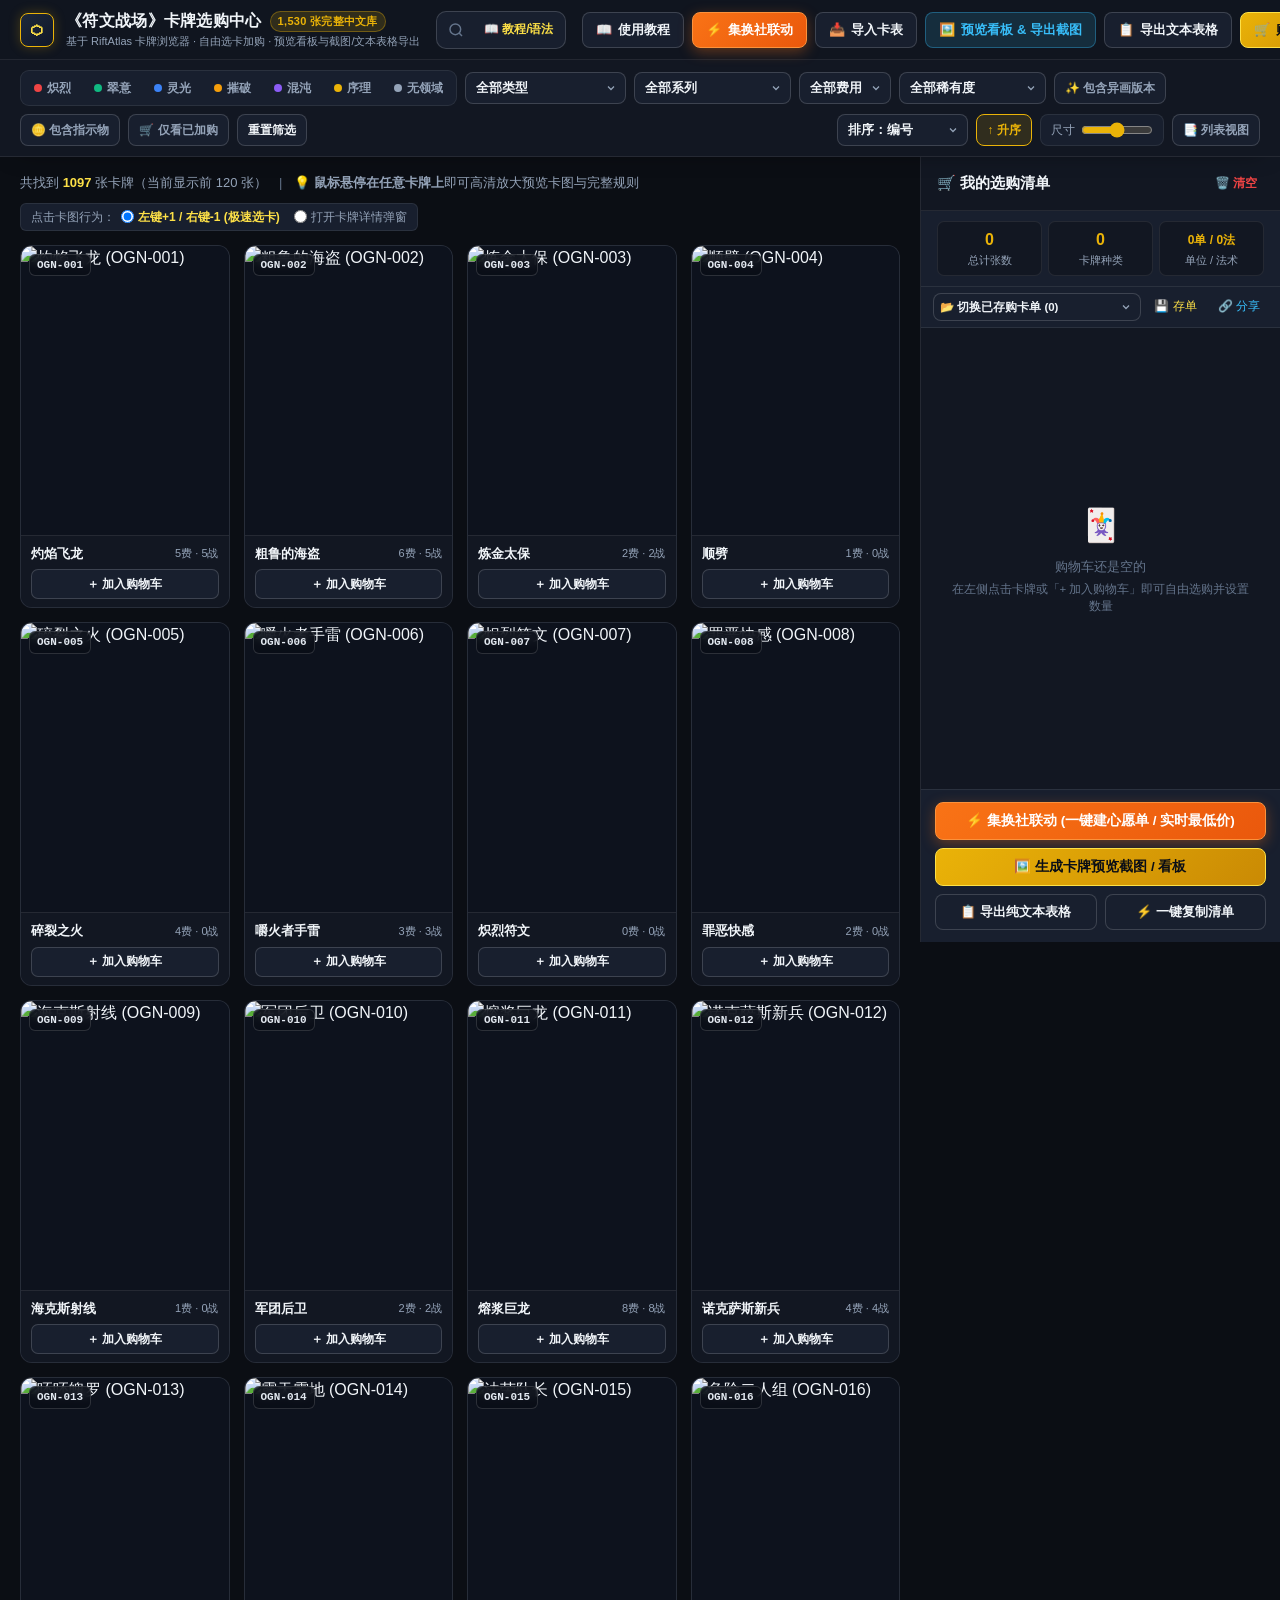
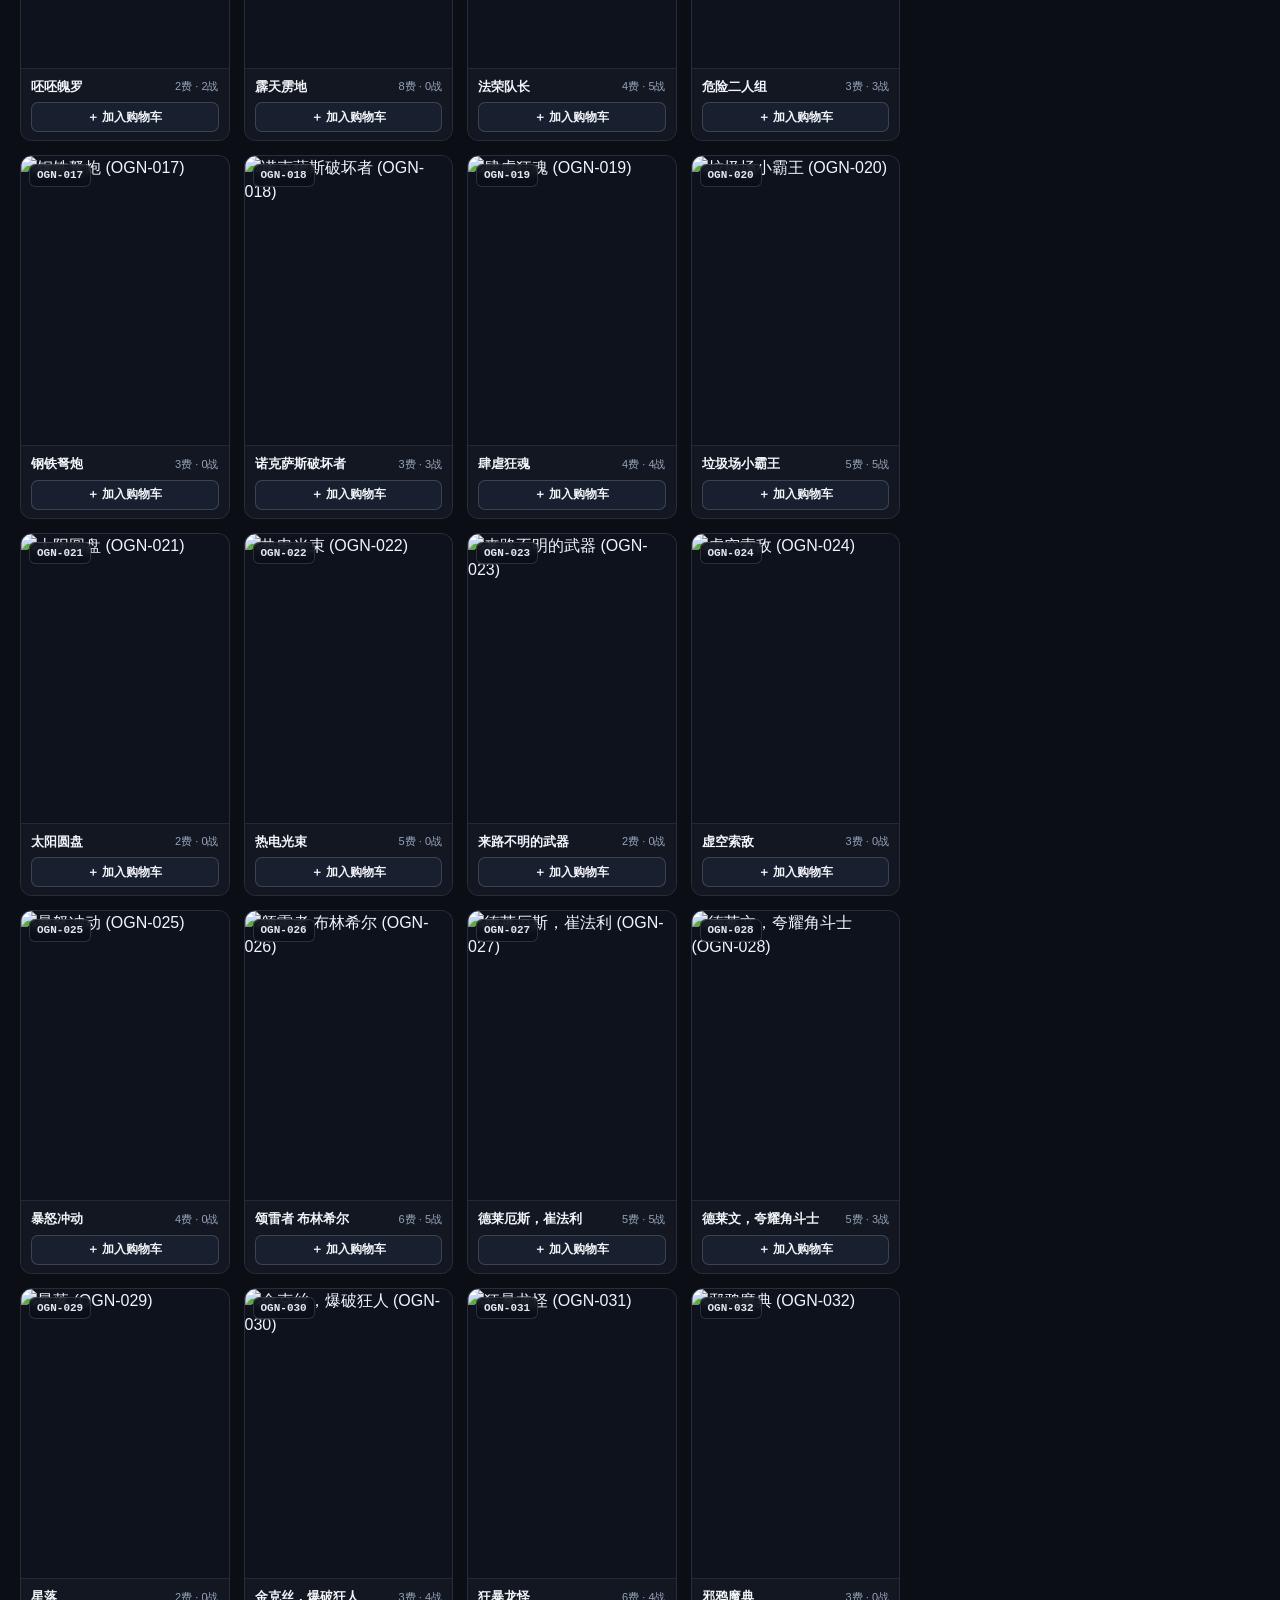
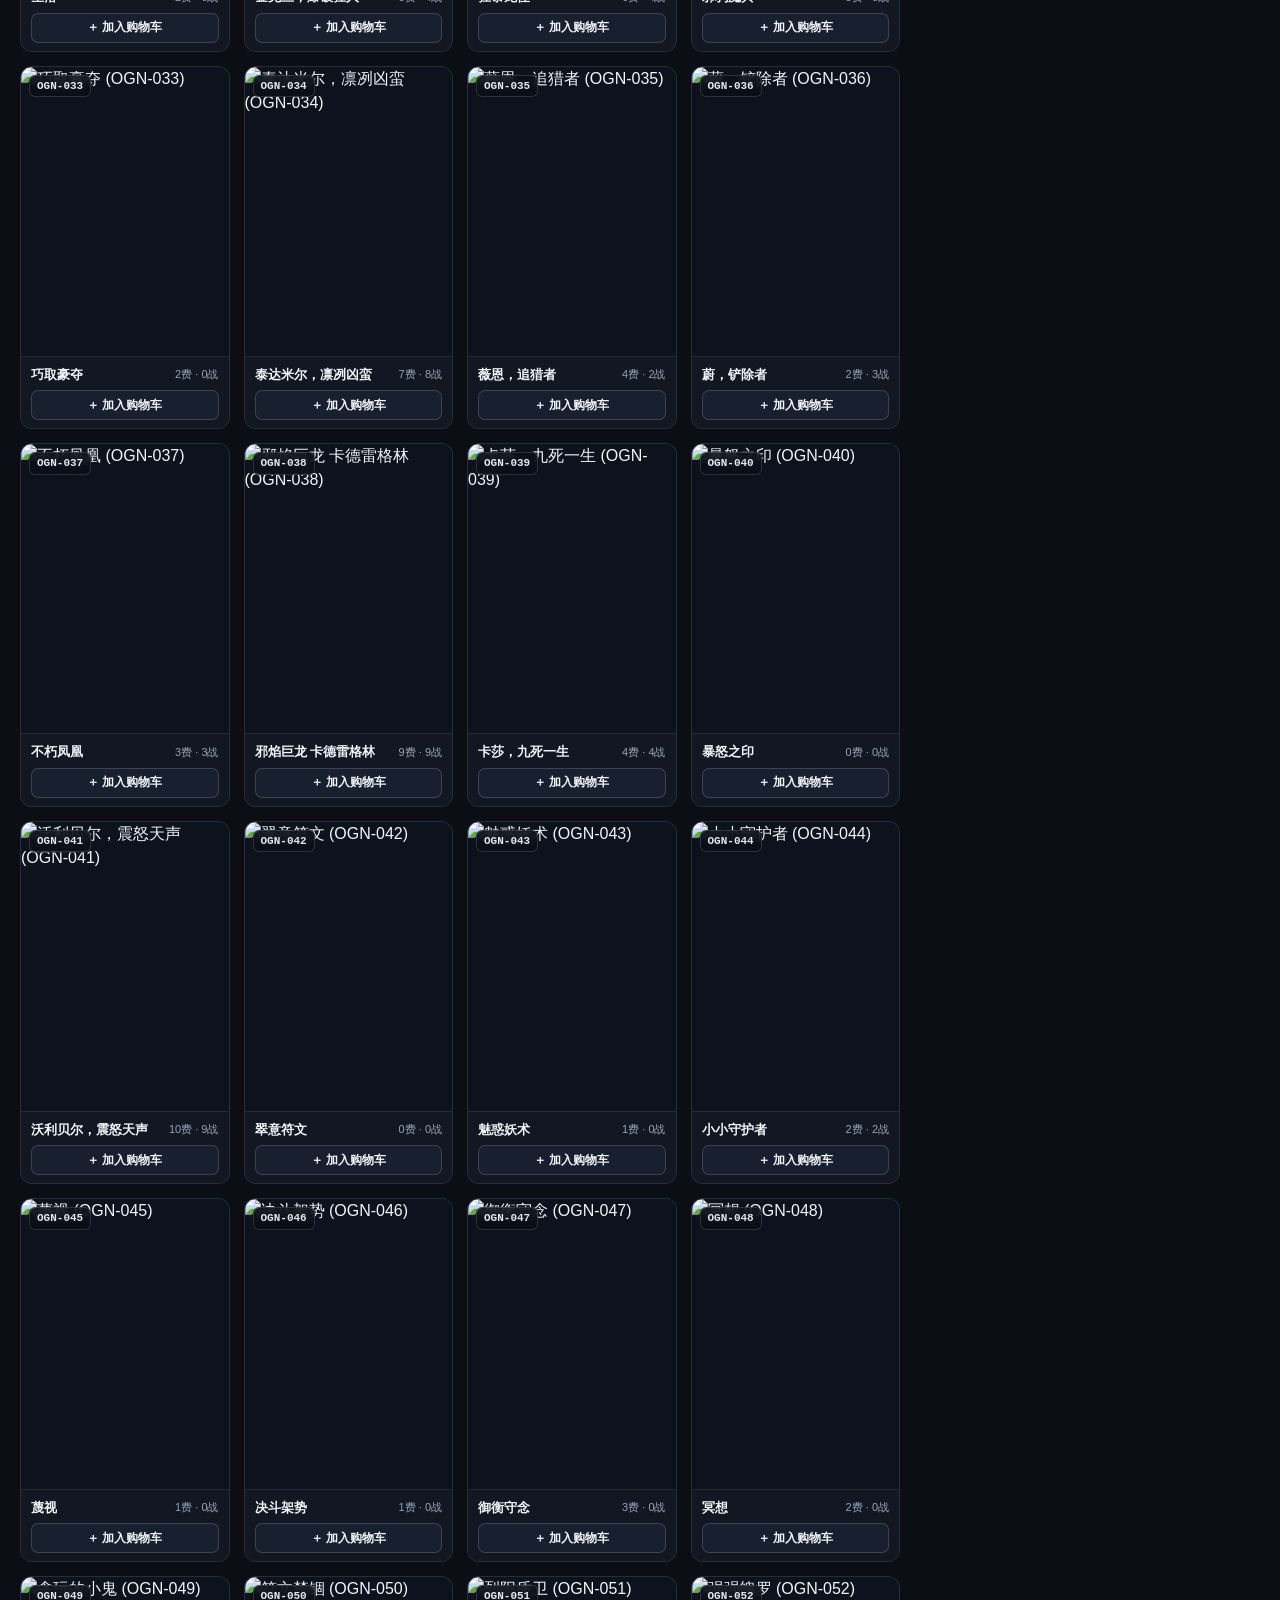
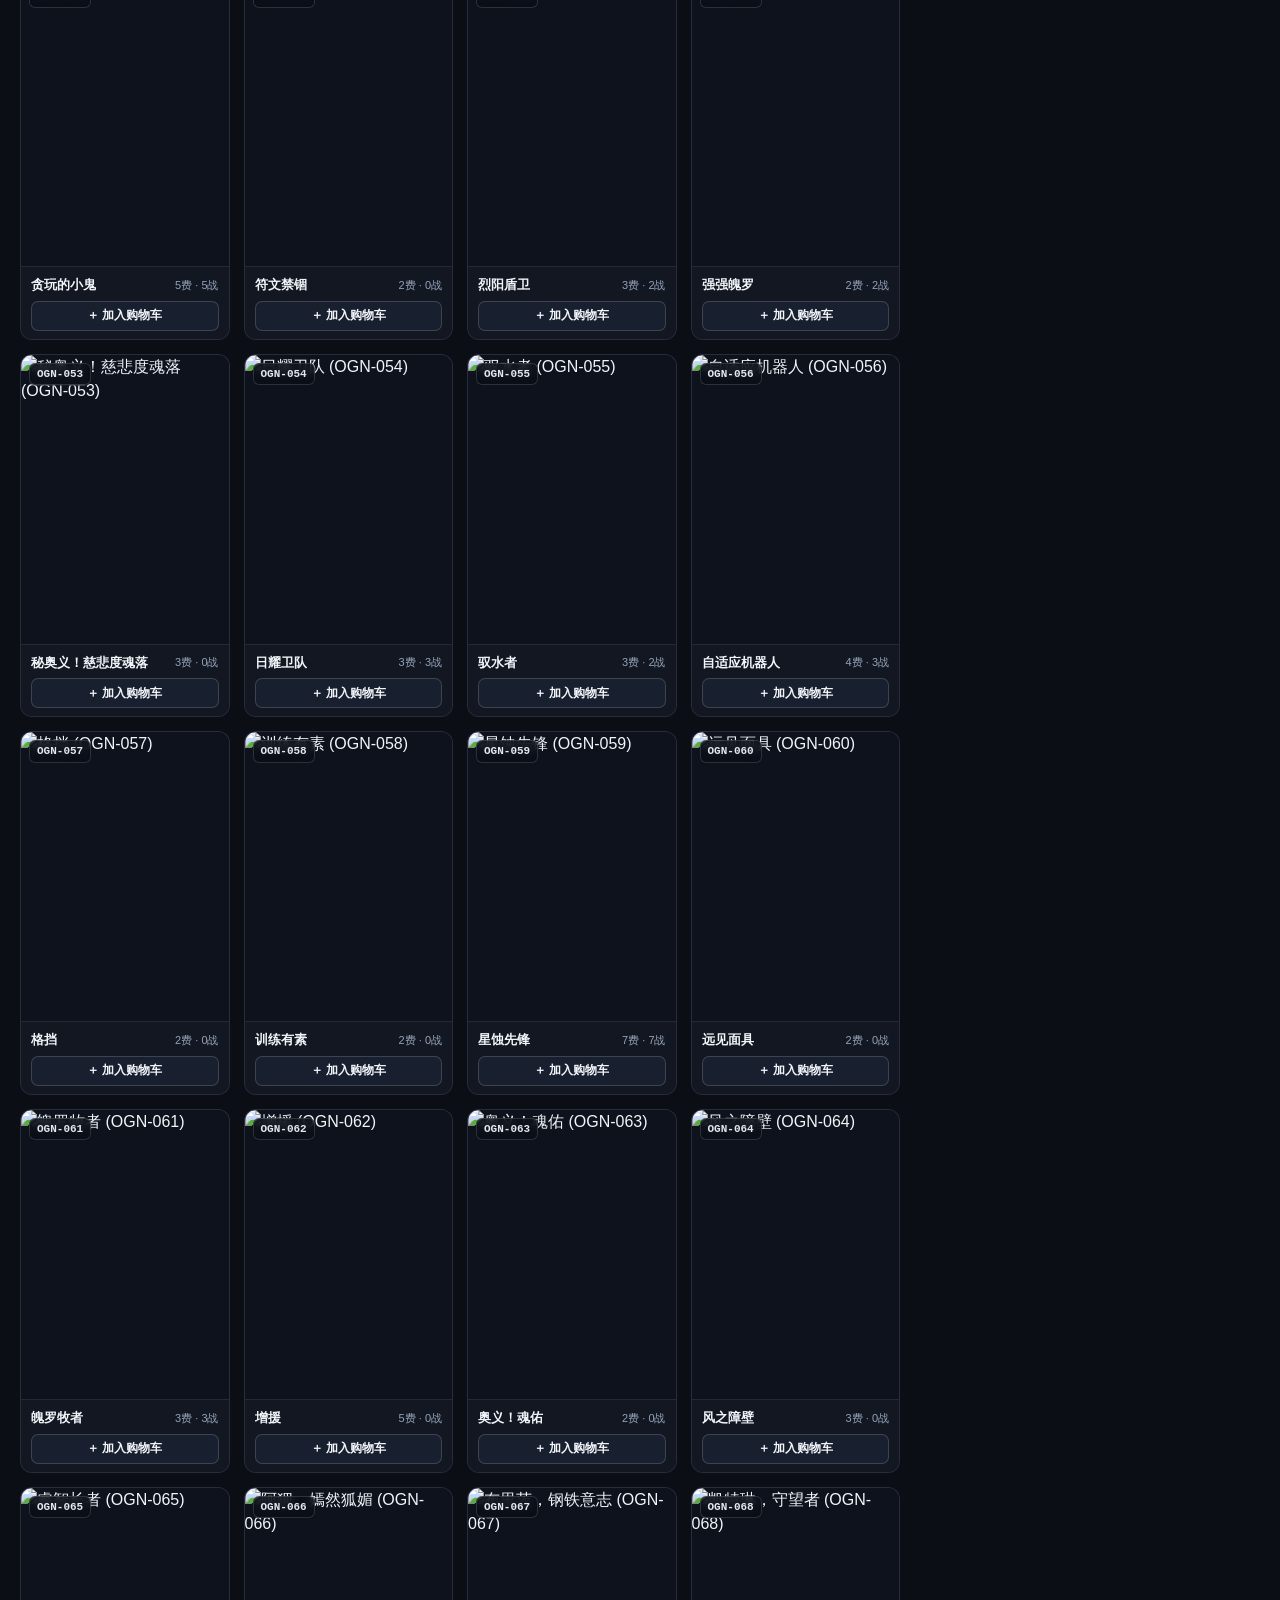
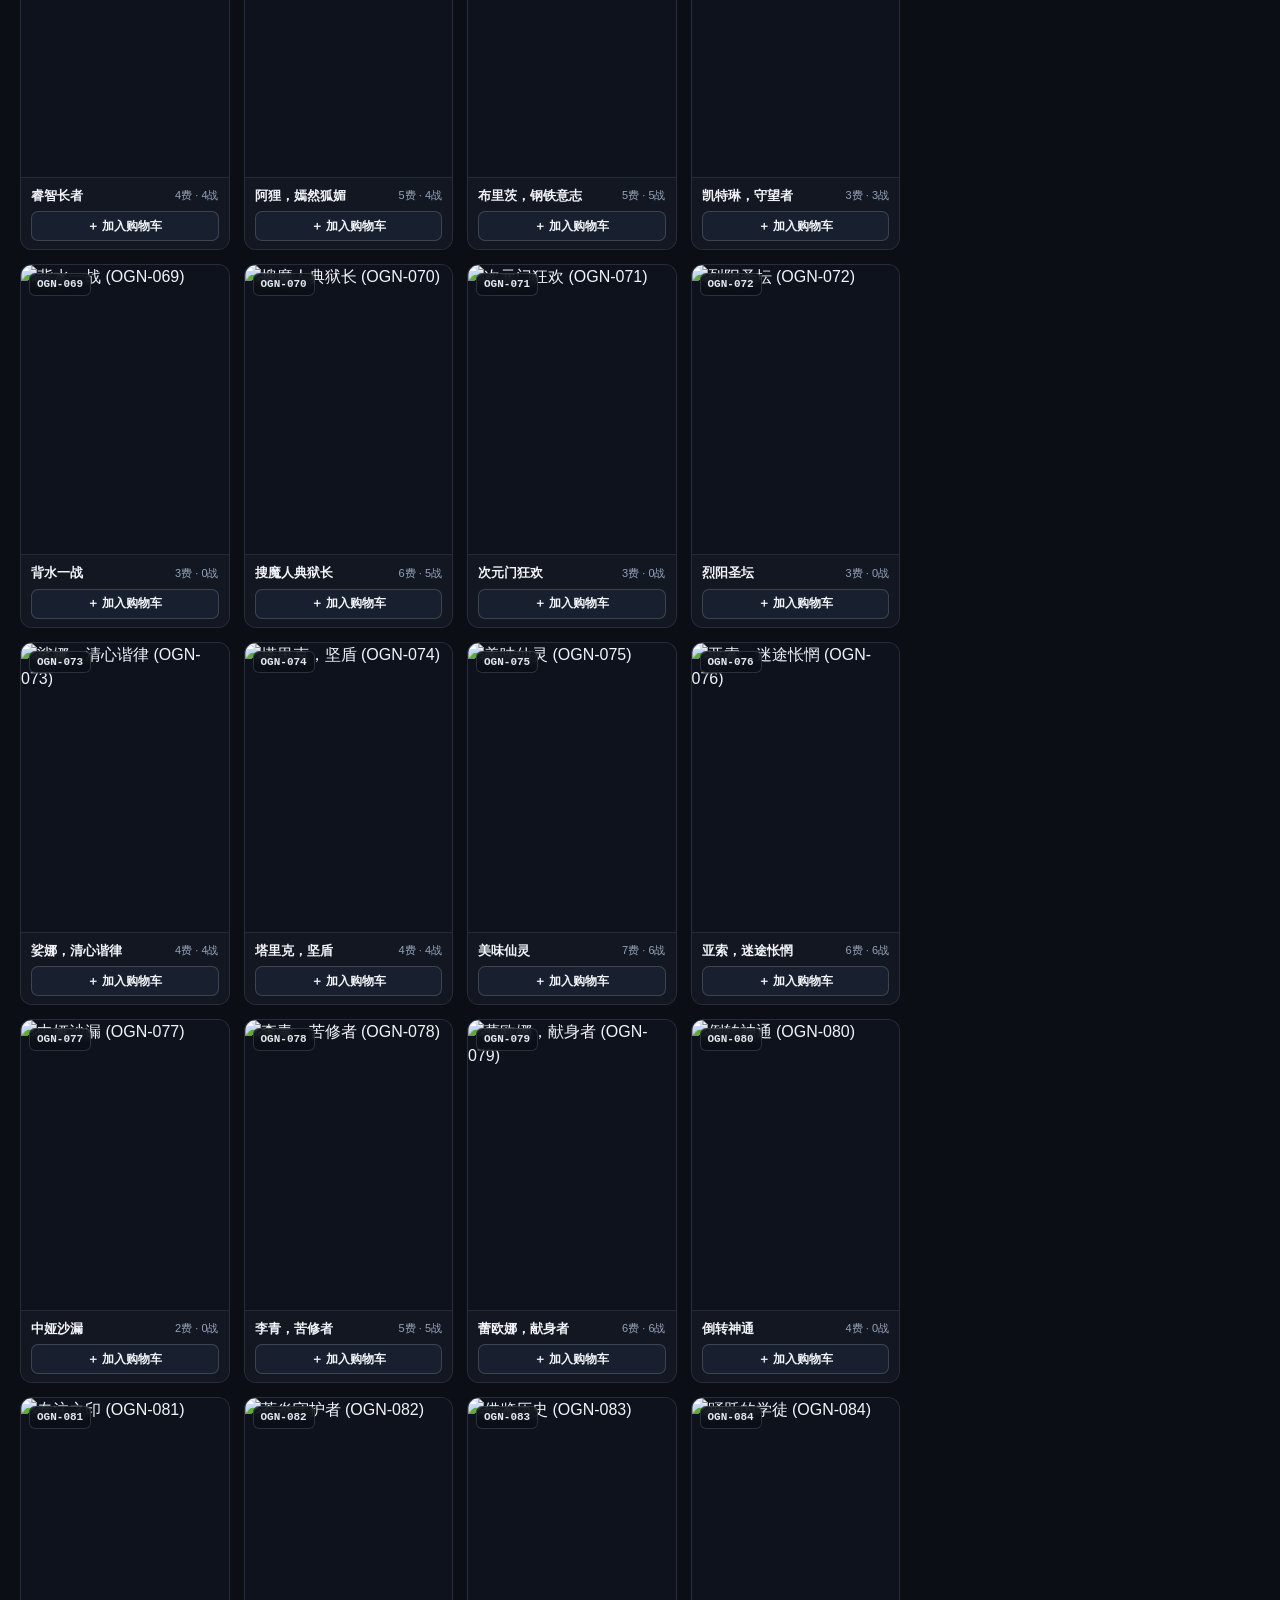
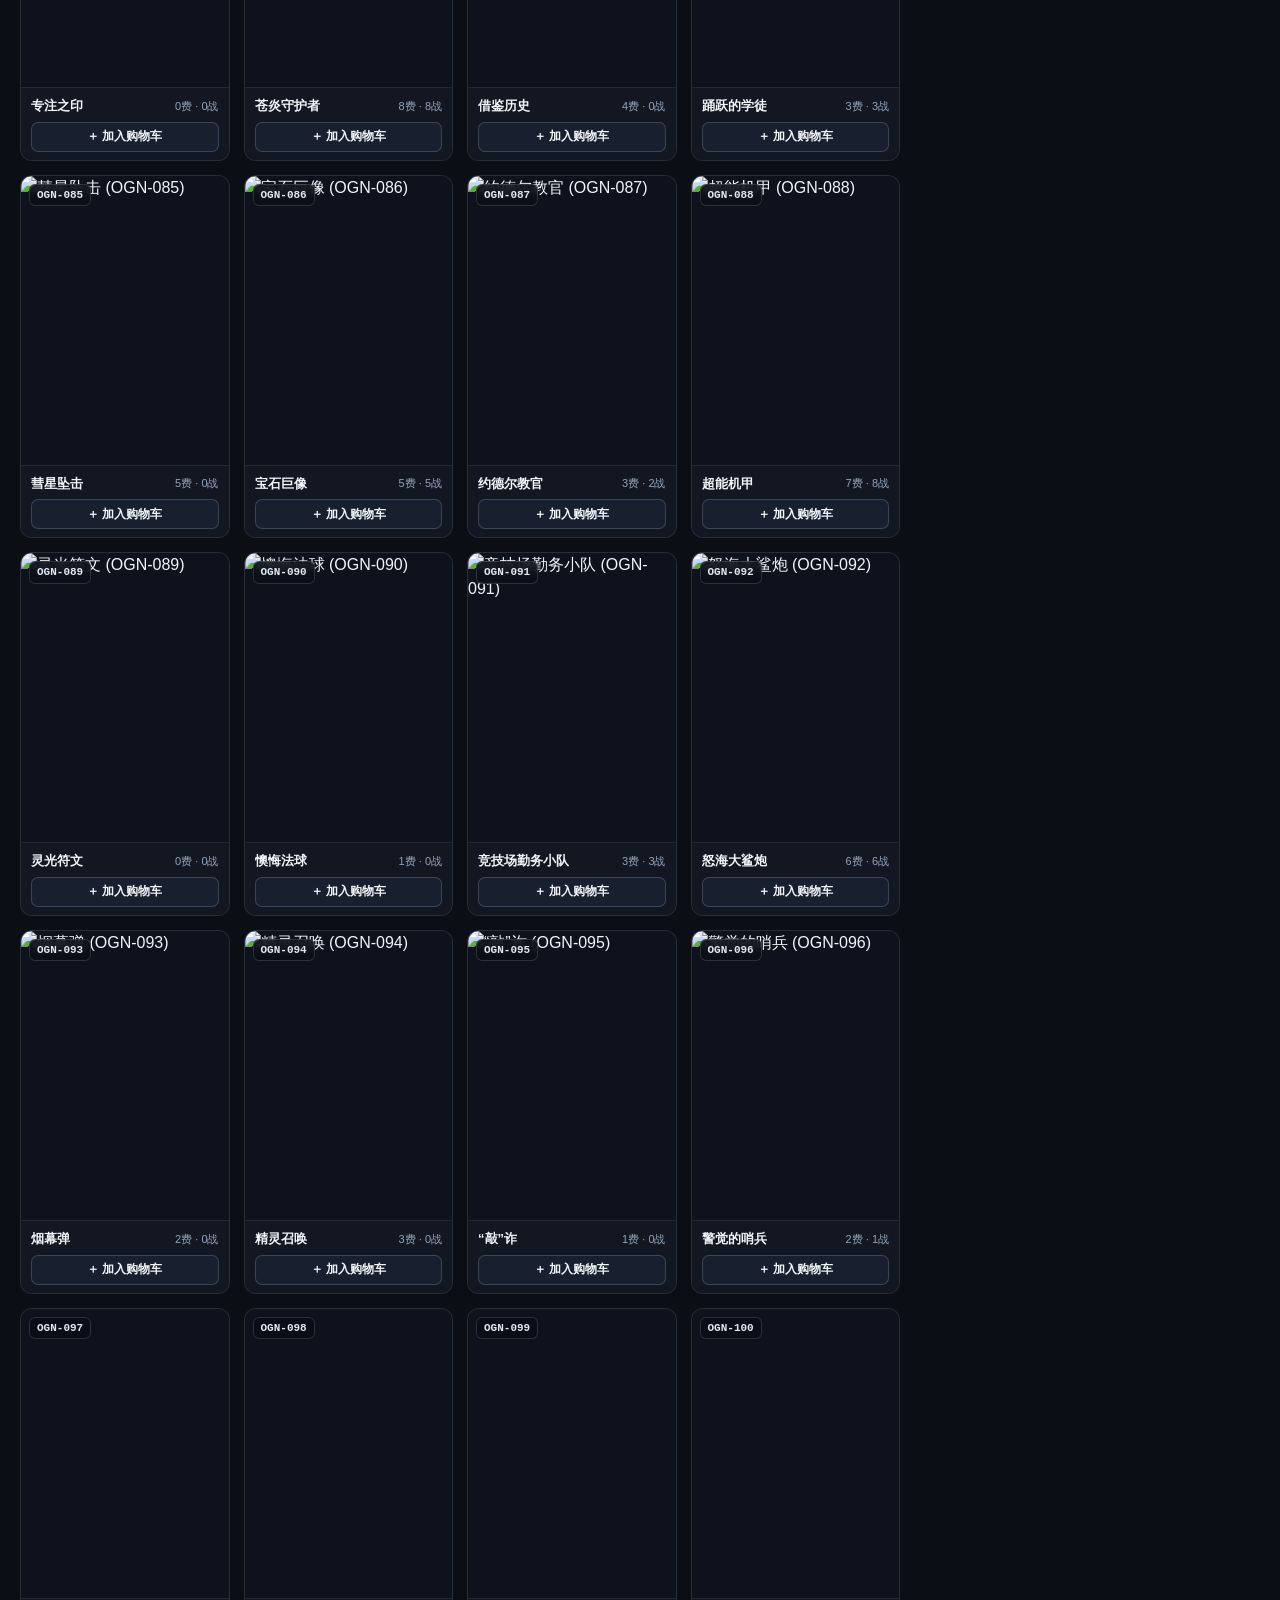
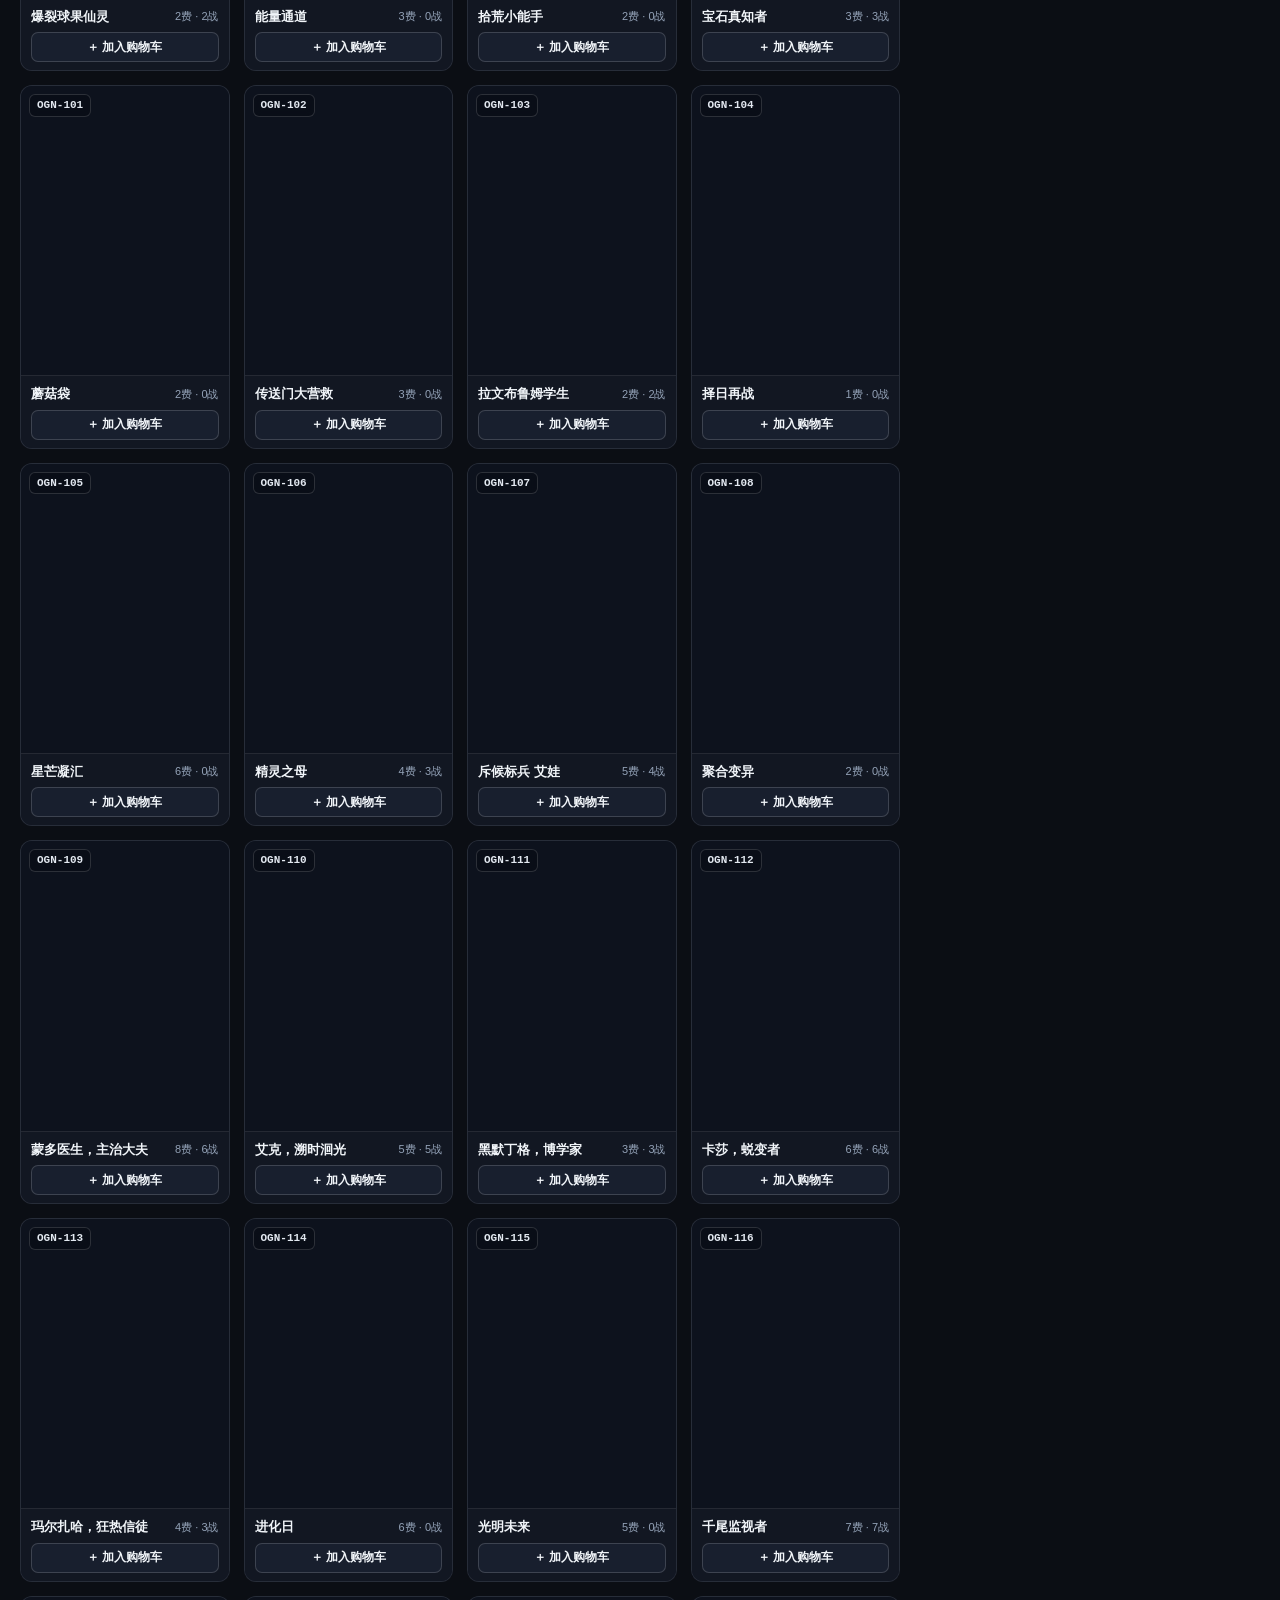
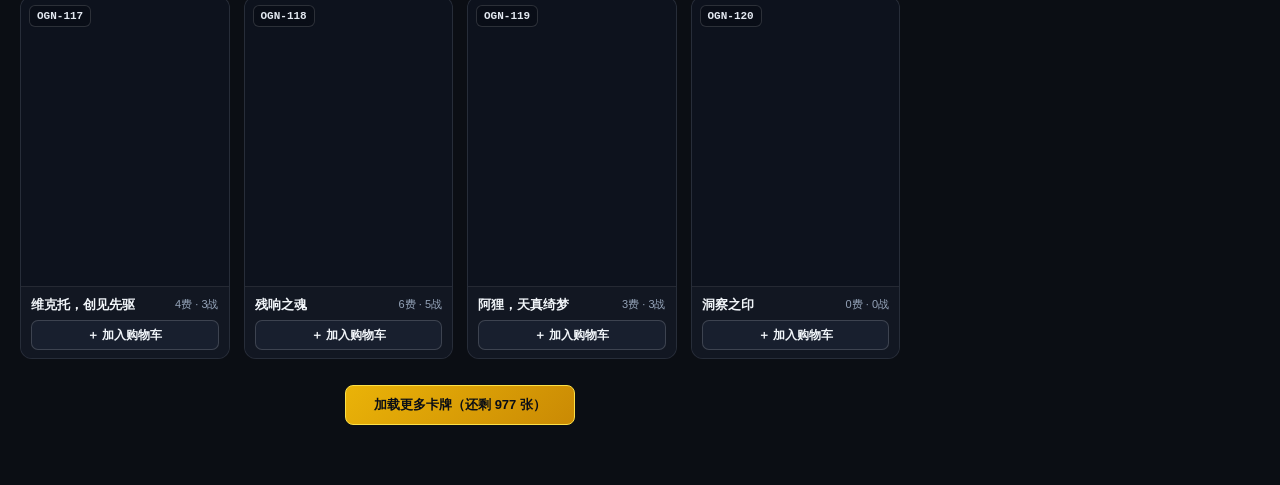
==== commit c60b1cfe: "feat: smart device-aware JHS wizard, QR code sync on PC, auto-create wishlist in JHS app, multi-pres" ====
--- a/index.html
+++ b/index.html
@@ -36,7 +36,7 @@
       />
       <div class="search-actions-right">
         <button type="button" id="clearSearchBtn" class="icon-btn-sm" title="清除搜索" style="display:none;">✕</button>
-        <button type="button" id="syntaxHelpBtn" class="icon-btn-sm" title="查看搜索语法帮助">语法?</button>
+        <button type="button" id="syntaxHelpBtn" class="icon-btn-sm" title="查看 30 秒上手教程与搜索语法" style="color:var(--gold-light);border-color:rgba(212,175,55,0.45);font-weight:700;">📖 教程/语法</button>
       </div>
     </div>
 
@@ -44,6 +44,9 @@
     <div class="header-actions">
       <button type="button" id="mobileFilterToggleBtn" class="btn mobile-only-btn" title="展开/收起筛选面板">
         🌪️ 筛选 <span id="mobileFilterBadge" class="cart-badge-pill" style="display:none;">0</span>
+      </button>
+      <button type="button" id="openGuideHeaderBtn" class="btn" title="查看 3 步同步集换社心愿单、店铺比对与操作教程">
+        📖 <span class="btn-label-text">使用教程</span>
       </button>
       <button type="button" id="openJhsModalBtn" class="btn btn-jhs" title="集换社 App 深度联动：一键构建集换社新心愿单、查全网最低价、卖家店铺库存比对">
         ⚡ <span class="btn-label-text">集换社联动</span>
@@ -263,6 +266,22 @@
         </div>
       </div>
 
+      <!-- 多套购卡单本地存档 / 切换 & 一键分享卡单栏 -->
+      <div class="cart-presets-bar">
+        <select id="cartSavedListsSelect" class="filter-select" style="flex:1;min-width:0;height:28px;font-size:11.5px;padding:0 6px;" title="选择切换本地保存的多套购卡单方案">
+          <option value="">📂 切换已存购卡单 (0)</option>
+        </select>
+        <button type="button" id="saveCartPresetBtn" class="icon-btn-sm" style="height:28px;padding:0 8px;color:var(--gold-light);border-color:rgba(212,175,55,0.4);" title="将当前购物车保存为命名卡单方案">
+          💾 存单
+        </button>
+        <button type="button" id="deleteCartPresetBtn" class="icon-btn-sm" style="height:28px;padding:0 6px;display:none;" title="删除当前选中的已存卡单">
+          🗑️
+        </button>
+        <button type="button" id="shareCartUrlBtn" class="icon-btn-sm" style="height:28px;padding:0 8px;color:#38bdf8;border-color:rgba(56,189,248,0.4);" title="一键复制带当前全套卡牌的分享链接，发给好友点开即可直接载入">
+          🔗 分享
+        </button>
+      </div>
+
       <!-- 已选卡牌列表 -->
       <div id="cartItemsContainer" class="cart-items-list">
         <div class="cart-empty-state">
@@ -295,7 +314,7 @@
   <!-- 全局鼠标悬停卡牌高清放大预览浮窗 -->
   <div id="hoverCardPreview" class="hover-card-preview" role="tooltip" aria-hidden="true">
     <div class="hover-preview-img-wrap">
-      <img id="hoverPreviewImg" src="" alt="" />
+      <img id="hoverPreviewImg" crossorigin="anonymous" src="" alt="" />
       <span id="hoverPreviewQty" class="hover-preview-qty-tag" style="display:none;">×1</span>
     </div>
     <div class="hover-preview-meta">
@@ -358,10 +377,6 @@
 
           <label style="font-size:12.5px;display:inline-flex;align-items:center;gap:5px;cursor:pointer;color:var(--gold-light);font-weight:600;" title="显示每张卡在集换社的全版本最低价与整单预估总价">
             <input type="checkbox" id="boardShowJhsPriceCheck" /> 💰 显示集换社最低价
-          </label>
-
-          <label style="font-size:12.5px;display:inline-flex;align-items:center;gap:5px;cursor:pointer;color:#38bdf8;font-weight:600;" title="去除角标与文字遮挡，生成适合集换社 App「AI 拍照识卡 -> 相册选图」批量识别加入心愿单的纯净卡图">
-            <input type="checkbox" id="boardJhsAiCleanModeCheck" /> 📸 集换社 AI 识卡纯净拼图模式
           </label>
 
           <div class="toolbar-spacer"></div>
@@ -680,39 +695,102 @@
     <div style="font-size:14px;color:#e2e8f0;">自动识别卡牌名称、卡牌编号与数量并加入购物车</div>
   </div>
 
-  <!-- 弹窗 5：搜索语法帮助弹窗 -->
+  <!-- 弹窗 5：30秒上手图文教程 & 搜索语法指南 -->
   <div id="syntaxModal" class="modal-backdrop" role="dialog" aria-modal="true">
-    <div class="modal-panel modal-md">
+    <div class="modal-panel" style="max-width:860px;">
       <div class="modal-header">
-        <h3>🔍 RiftAtlas 卡牌搜索语法指南</h3>
+        <h3>
+          📖 30 秒上手图文教程 &amp; 搜索语法指南
+          <span class="brand-badge">零门槛直通集换社 App</span>
+        </h3>
         <button type="button" class="btn" data-close-modal="syntaxModal">✕ 关闭</button>
       </div>
-      <div class="modal-body" style="font-size:13.5px;line-height:1.7;">
-        <p style="margin-bottom:10px;">直接输入任意中文/英文词即可同时匹配<strong>卡牌名称、卡牌编号、规则文本、关键词与英雄标签</strong>。此外还支持以下精确语法：</p>
-        <ul style="padding-left:20px;display:flex;flex-direction:column;gap:6px;">
-          <li><code>t:单位</code> 或 <code>t:unit</code> / <code>t:法术</code> / <code>t:传奇</code> —— 按卡牌类型筛选</li>
-          <li><code>d:炽烈</code> 或 <code>d:fury</code> / <code>d:翠意</code> / <code>d:灵光</code> —— 按领域筛选</li>
-          <li><code>c:2</code> / <code>c&lt;=3</code> / <code>c&gt;=5</code> —— 按法力费用比较筛选</li>
-          <li><code>m&gt;=4</code> / <code>m:3</code> —— 按战力 (Might) 比较筛选</li>
-          <li><code>r:稀有</code> 或 <code>r:epic</code> / <code>r:showcase</code> —— 按稀有度筛选</li>
-          <li><code>s:ogn</code> / <code>s:arc</code> / <code>s:起源</code> —— 按系列代号或名称筛选</li>
-          <li><code>k:游走</code> / <code>k:急速</code> —— 按关键词筛选</li>
-        </ul>
+      <div class="modal-body" style="font-size:13px;line-height:1.65;display:flex;flex-direction:column;gap:14px;">
+        <!-- 模块 1：集换社心愿单 3 步同步 -->
+        <div class="guide-section-card" style="border-color:rgba(249,115,22,0.5);background:linear-gradient(135deg,rgba(249,115,22,0.12),rgba(15,22,38,0.92));">
+          <div style="font-size:14.5px;font-weight:800;color:#fdba74;margin-bottom:8px;">
+            ⚡ 一、如何把选好的卡牌一键同步到【集换社 App 心愿单】？（全程免抓包）
+          </div>
+          <div style="display:grid;grid-template-columns:repeat(auto-fit,minmax(260px,1fr));gap:10px;">
+            <div style="background:rgba(9,13,22,0.65);padding:10px 12px;border-radius:8px;border:1px solid var(--border-subtle);">
+              <div style="font-weight:800;color:#38bdf8;margin-bottom:6px;">📱 场景 A：您在【手机】上选卡（最简单）</div>
+              <div class="step-flow-list">
+                <div><span class="step-num-pill">1</span> 选好卡牌后，点击底部或右上角的 <strong>「⚡ 集换社」</strong>。</div>
+                <div><span class="step-num-pill">2</span> 直接点击大按钮 <strong>「🚀 一键唤起集换社 App 并自动创建心愿单」</strong>（若微信等浏览器拦截跳转，点「🔗 复制本单专属链接」发到集换社任意私信/评论里点开）。</div>
+                <div><span class="step-num-pill">3</span> 页面在集换社 App 内打开后，会<strong>全自动为您创建好心愿单并写入全部卡牌与数量</strong>！直接去集换社点「一键匹配/配单」即可下单。</div>
+              </div>
+            </div>
+            <div style="background:rgba(9,13,22,0.65);padding:10px 12px;border-radius:8px;border:1px solid var(--border-subtle);">
+              <div style="font-weight:800;color:var(--gold-light);margin-bottom:6px;">💻 场景 B：您在【电脑】上选卡</div>
+              <div class="step-flow-list">
+                <div><span class="step-num-pill">方式1</span> <strong>手机扫码秒建单（免配置）</strong>：在电脑上点开「⚡ 集换社联动」，直接用手机扫屏幕上的<strong>同步二维码</strong>，整套购物车即刻传到手机并直通集换社建单！</div>
+                <div><span class="step-num-pill">方式2</span> <strong>电脑绑定一次永久直连</strong>：手机在集换社 App 内打开本页后，点顶部绿色条的 <strong>「📋 复制我的通行证」</strong> 发到电脑粘贴保存，以后在电脑上永远只需点 1 下直接建单！</div>
+              </div>
+            </div>
+          </div>
+        </div>
+
+        <!-- 模块 2：店铺比对与日常实用技巧 -->
+        <div style="display:grid;grid-template-columns:repeat(auto-fit,minmax(260px,1fr));gap:10px;">
+          <div class="guide-section-card">
+            <div style="font-size:13.5px;font-weight:800;color:#34d399;margin-bottom:6px;">
+              🏪 二、卖家店铺 1v1 齐卡比对（省多店运费）
+            </div>
+            <div class="step-flow-list" style="font-size:12.5px;color:var(--text-secondary);">
+              <div><span class="step-num-pill">1</span> 在集换社 App 进入任意卖家店铺，点右上角 <strong>「分享 ➔ 复制链接」</strong>。</div>
+              <div><span class="step-num-pill">2</span> 打开本工具 <strong>「⚡ 集换社联动 ➔ 🏪 2. 卖家店铺比对」</strong>。</div>
+              <div><span class="step-num-pill">3</span> 点击 <strong>「📋 粘贴链接并扫描」</strong>，即可立刻看到该店有您购物车的哪几张卡、缺哪几张卡及店内总价！</div>
+            </div>
+          </div>
+
+          <div class="guide-section-card">
+            <div style="font-size:13.5px;font-weight:800;color:var(--gold-light);margin-bottom:6px;">
+              💾 三、多套卡单存档、分享与导图技巧
+            </div>
+            <div class="step-flow-list" style="font-size:12.5px;color:var(--text-secondary);">
+              <div>• <strong>多套卡单存档</strong>：右侧购物车上方可点 <strong>「💾 存单」</strong> 保存多套配卡方案（如不同英雄卡组），随时下拉切换。</div>
+              <div>• <strong>一键分享卡单</strong>：点购物车 <strong>「🔗 分享」</strong> 可复制专属链接，发给好友点开即可直接载入整套卡表。</div>
+              <div>• <strong>高清预览长图</strong>：点 <strong>「🖼️ 预览看板」</strong> 可勾选「💰 显示集换社最低价」并导出 2x 超清 PNG 长图（手机端支持长按保存）。</div>
+            </div>
+          </div>
+        </div>
+
+        <!-- 模块 3：搜索语法速查 -->
+        <div class="guide-section-card">
+          <div style="font-size:13.5px;font-weight:800;color:#38bdf8;margin-bottom:6px;">
+            🔍 四、RiftAtlas 高级搜索语法速查（支持多条件空格组合，如 <code>d:炽烈 t:单位 c&lt;=3</code>）
+          </div>
+          <div style="display:grid;grid-template-columns:repeat(auto-fit,minmax(230px,1fr));gap:6px;font-size:12.5px;">
+            <div>• <code>t:单位</code> / <code>t:法术</code> / <code>t:传奇</code> —— 按类型</div>
+            <div>• <code>d:炽烈</code> / <code>d:翠意</code> / <code>d:灵光</code> —— 按领域</div>
+            <div>• <code>c:2</code> / <code>c&lt;=3</code> / <code>c&gt;=5</code> —— 按法力费用</div>
+            <div>• <code>m&gt;=4</code> / <code>m:3</code> —— 按战力 (Might)</div>
+            <div>• <code>r:稀有</code> / <code>r:史诗</code> / <code>r:异画</code> —— 按稀有度</div>
+            <div>• <code>s:ogn</code> / <code>s:arc</code> / <code>k:急速</code> —— 按系列/关键词</div>
+          </div>
+        </div>
+      </div>
+      <div class="modal-footer">
+        <span style="font-size:12px;color:var(--text-secondary);">提示：左键点击卡图可直接 +1 加入购物车，右键点击卡图可直接 -1 减少数量</span>
+        <button type="button" class="btn btn-gold" data-close-modal="syntaxModal">我知道了</button>
       </div>
     </div>
   </div>
 
-  <!-- 弹窗 6：集换社 App 深度联动中心（直接构建新心愿单 / 实时全版本最低价 / 卖家店铺配单比对 / 心愿单分享链接导入） -->
+  <!-- 弹窗 6：集换社 App 深度联动中心（智能分端向导 + 一键自动建心愿单 + 实时最低价 + 卖家店铺比对 + 链接导入） -->
   <div id="jhsHubModal" class="modal-backdrop" role="dialog" aria-modal="true" aria-labelledby="jhsHubModalTitle">
     <div class="modal-panel" style="max-width:1100px;">
       <div class="modal-header">
         <h3 id="jhsHubModalTitle">
           ⚡ 集换社 App 深度联动中心
-          <span class="brand-badge" style="background:rgba(249,115,22,0.2);color:#fdba74;border-color:#f97316;">符文战场 (lol) 实时接口直连</span>
+          <span class="brand-badge" style="background:rgba(249,115,22,0.2);color:#fdba74;border-color:#f97316;">符文战场实时底价 &amp; 心愿单直连</span>
         </h3>
         <div style="display:flex;align-items:center;gap:8px;flex-shrink:0;">
+          <button type="button" id="jhsOpenTutorialBtn" class="btn" style="height:34px;padding:0 10px;font-size:12px;" title="查看图文教程">
+            📖 教程
+          </button>
           <button type="button" id="jhsRefreshPricesBtn" class="btn" style="height:34px;padding:0 10px;font-size:12px;">
-            🔄 刷新实时集换价
+            🔄 刷新集换价
           </button>
           <button type="button" class="btn" style="height:34px;padding:0 10px;" data-close-modal="jhsHubModal">✕ 关闭</button>
         </div>
@@ -725,7 +803,7 @@
             <div style="font-size:13px;font-weight:700;color:var(--text-main);">
               🛒 当前购物车：<span id="jhsSummaryCardsText" style="color:var(--gold-light);">0 种 / 0 张</span>
               <span style="margin:0 8px;color:var(--text-muted);">|</span>
-              <span id="jhsMatchStatusText" style="font-size:12px;color:#38bdf8;">准备就绪（自动取各编号下全版本最低在售价）</span>
+              <span id="jhsMatchStatusText" style="font-size:12px;color:#38bdf8;">准备就绪（默认自动匹配各卡最低在售价版本）</span>
             </div>
           </div>
           <div class="jhs-summary-right">
@@ -734,9 +812,9 @@
           </div>
         </div>
 
-        <div class="jhs-hub-tabs" role="tablist">
+        <div id="jhsHubTabs" class="jhs-hub-tabs" role="tablist">
           <button type="button" class="jhs-tab-btn active" data-jhs-tab="wishlist">
-            ☁️ 1. 一键构建集换社心愿单 & 实时最低价
+            ☁️ 1. 一键同步到集换社心愿单 &amp; 最低价明细
           </button>
           <button type="button" class="jhs-tab-btn" data-jhs-tab="shop">
             🏪 2. 卖家店铺库存 1v1 配单比对
@@ -750,104 +828,198 @@
       <div class="modal-body">
         <!-- TAB 1: 一键在集换社构建新心愿单 & 实时最低价明细表 -->
         <div id="jhsTabPanel_wishlist" class="jhs-tab-panel">
-          <!-- 直接在集换社 App 创建新心愿单卡片 -->
+
+          <!-- 【智能状态卡 A】已连接集换社账号（在集换社 App 内自动识别，或已绑定通行证） -->
+          <div id="jhsInAppAutoBanner" style="display:none;margin-bottom:12px;padding:12px 14px;border-radius:10px;background:rgba(16,185,129,0.14);border:1.5px solid #10b981;">
+            <div style="display:flex;align-items:center;justify-content:space-between;flex-wrap:wrap;gap:10px;">
+              <div>
+                <div id="jhsConnectedBannerTitle" style="font-size:14px;font-weight:800;color:#34d399;">
+                  ✅ 已连接您的集换社账号！现在可直接点击下方「☁️ 一键创建心愿单」
+                </div>
+                <div style="font-size:12px;color:var(--text-secondary);margin-top:2px;">
+                  如果您平时也在电脑上配卡，可点击右侧按钮复制您的「登录通行证」发给电脑粘贴，电脑端也能永久一键建单。
+                </div>
+              </div>
+              <div style="display:flex;gap:8px;flex-wrap:wrap;">
+                <button type="button" id="jhsCopyInAppTokenBtn" class="btn btn-gold" style="height:32px;font-size:12px;font-weight:800;">
+                  📋 复制我的通行证 (供电脑端绑定)
+                </button>
+                <button type="button" id="jhsOpenAuthManageBtn" class="btn" style="height:32px;font-size:12px;">
+                  ⚙️ 管理/更换
+                </button>
+              </div>
+            </div>
+          </div>
+
+          <!-- 直接在集换社 App 创建新心愿单主卡片 -->
           <div class="jhs-sync-card">
             <div class="jhs-sync-header">
               <div>
-                <div style="font-size:14.5px;font-weight:800;color:#fdba74;">
-                  🚀 方案 A：直接在集换社构建新心愿单（将购物车全部卡牌一键写入集换社 App）
+                <div style="font-size:15px;font-weight:800;color:#fdba74;">
+                  🚀 将当前购物车一键同步为【集换社 App 心愿单】（含全部卡牌与对应张数）
                 </div>
                 <div style="font-size:12px;color:var(--text-secondary);margin-top:2px;">
-                  通过集换社官方市场接口（<code>POST /api/market/wish-list</code> &amp; <code>/wishes/add</code>）直接创建心愿单，完成后在集换社 App 内可直接点击「一键匹配 / 跨店配单」！
+                  同步完成后，在集换社 App 打开该心愿单即可直接使用官方 <strong>「一键匹配 / 跨店凑单」</strong> 功能自动找最便宜卖家下单！
                 </div>
               </div>
-              <button type="button" id="jhsToggleAuthBoxBtn" class="btn" style="height:30px;font-size:12px;flex-shrink:0;">
-                🔑 <span id="jhsAuthStatusBtnText">配置集换社账号 Token</span>
+              <button type="button" id="jhsToggleAuthBoxBtn" class="btn" style="height:32px;font-size:12px;flex-shrink:0;">
+                🔑 <span id="jhsAuthStatusBtnText">绑定/管理通行证</span>
               </button>
             </div>
 
-            <!-- 账号登录 / Token 配置折叠框 -->
-            <div id="jhsAuthConfigBox" class="jhs-auth-box" style="display:none;">
-              <div style="display:grid;grid-template-columns:repeat(auto-fit,minmax(260px,1fr));gap:12px;">
-                <div style="background:var(--bg-surface);padding:10px 12px;border-radius:8px;border:1px solid var(--border-subtle);">
-                  <div style="font-size:12.5px;font-weight:700;color:var(--gold-light);margin-bottom:6px;">方式 1：集换社手机号验证码快捷登录</div>
-                  <div style="display:flex;gap:6px;margin-bottom:6px;">
-                    <input type="tel" id="jhsPhoneInput" class="search-input" style="height:32px;padding:0 10px;flex:1;" placeholder="输入集换社绑定手机号" />
-                    <button type="button" id="jhsSendSmsBtn" class="btn" style="height:32px;font-size:12px;white-space:nowrap;">发送验证码</button>
+            <!-- 创建新心愿单参数与主按钮行（置顶直观展示） -->
+            <div style="display:flex;align-items:center;flex-wrap:wrap;gap:10px;margin-top:12px;padding:10px 12px;background:rgba(9,13,22,0.55);border-radius:10px;border:1px solid var(--border-subtle);">
+              <label style="font-size:12.5px;display:inline-flex;align-items:center;gap:6px;">
+                目标位置：
+                <select id="jhsTargetWishlistSelect" class="filter-select" style="height:34px;">
+                  <option value="new">➕ 新建独立心愿单（推荐）</option>
+                </select>
+              </label>
+              <label style="font-size:12.5px;display:inline-flex;align-items:center;gap:6px;">
+                心愿单名称：
+                <input type="text" id="jhsNewWishListNameInput" class="search-input" style="width:180px;height:34px;padding:0 10px;" value="符文战场选购单" />
+              </label>
+              <label style="font-size:12.5px;display:inline-flex;align-items:center;gap:5px;cursor:pointer;" title="开启后在集换社配单时不限制具体罕贵度版本，更容易在同一家店铺凑齐">
+                <input type="checkbox" id="jhsIgnoreVersionCheck" checked /> 允许匹配任意版本 (更易同店凑齐)
+              </label>
+
+              <div style="display:flex;gap:8px;flex-wrap:wrap;margin-left:auto;">
+                <button type="button" id="jhsCreateWishListBtn" class="btn btn-jhs" style="height:38px;padding:0 16px;font-size:13.5px;font-weight:800;">
+                  ☁️ 一键在集换社创建心愿单
+                </button>
+              </div>
+            </div>
+
+            <!-- 【智能状态卡 B：手机浏览器未连接时自动展示】一键唤起集换社 App 全自动建单向导 -->
+            <div id="jhsMobileWizardBox" style="display:none;margin-top:12px;padding:12px 14px;border-radius:10px;background:rgba(249,115,22,0.1);border:1.5px dashed rgba(249,115,22,0.55);">
+              <div style="font-size:13.5px;font-weight:800;color:#fed7aa;margin-bottom:8px;">
+                📱 手机端免配置直通集换社（点一下即可带入整套卡牌并自动建单）：
+              </div>
+              <button type="button" id="jhsLaunchAppWebviewBtn" class="btn btn-jhs" style="width:100%;height:42px;font-size:14px;font-weight:900;margin-bottom:10px;box-shadow:0 4px 14px rgba(249,115,22,0.35);">
+                🚀 一键唤起集换社 App 并全自动创建心愿单
+              </button>
+              <div style="background:rgba(9,13,22,0.65);padding:10px 12px;border-radius:8px;font-size:12px;color:var(--text-secondary);line-height:1.55;">
+                <div style="font-weight:700;color:var(--text-main);margin-bottom:4px;">
+                  💡 如果当前浏览器（如微信/部分自带浏览器）拦截了直接唤起 App，只需简单 2 步：
+                </div>
+                <div style="display:flex;align-items:center;justify-content:space-between;flex-wrap:wrap;gap:8px;">
+                  <div>
+                    <span class="step-num-pill">1</span> 点击右侧复制链接 ➔ <span class="step-num-pill">2</span> 打开集换社 App 发给任意私信/评论并<strong>在集换社里点开链接</strong>（点开即自动建好心愿单！）
                   </div>
-                  <div style="display:flex;gap:6px;">
-                    <input type="text" id="jhsSmsCodeInput" class="search-input" style="height:32px;padding:0 10px;flex:1;" placeholder="输入短信验证码" />
-                    <button type="button" id="jhsSmsLoginBtn" class="btn btn-gold" style="height:32px;font-size:12px;white-space:nowrap;">登录获取 Token</button>
+                  <button type="button" id="jhsMobileCopySyncUrlBtn" class="btn btn-gold" style="height:30px;font-size:12px;padding:0 10px;flex-shrink:0;">
+                    🔗 第1步：复制本单专属链接
+                  </button>
+                </div>
+              </div>
+            </div>
+
+            <!-- 【智能状态卡 C：电脑端浏览器未绑定时自动展示】手机扫码秒建单 + 电脑绑定向导 -->
+            <div id="jhsPcWizardBox" style="display:none;margin-top:12px;">
+              <div style="display:grid;grid-template-columns:repeat(auto-fit,minmax(310px,1fr));gap:12px;">
+                <!-- 电脑端左卡：手机扫码秒建单 -->
+                <div style="background:rgba(9,13,22,0.65);padding:12px 14px;border-radius:10px;border:1.5px solid rgba(249,115,22,0.5);display:flex;gap:14px;align-items:center;">
+                  <div style="background:#fff;padding:6px;border-radius:8px;flex-shrink:0;text-align:center;">
+                    <img id="jhsPcSyncQrImg" crossorigin="anonymous" src="" alt="手机扫码同步购物车" style="width:112px;height:112px;display:block;" />
+                    <div style="font-size:10px;color:#090d16;font-weight:800;margin-top:3px;">📱 手机扫码带走卡单</div>
+                  </div>
+                  <div style="flex:1;min-width:0;">
+                    <div style="font-size:13.5px;font-weight:800;color:#fdba74;margin-bottom:6px;">
+                      ✨ 方式一（免配置推荐）：手机扫码直通集换社建单
+                    </div>
+                    <div class="step-flow-list" style="font-size:12px;color:var(--text-secondary);">
+                      <div><span class="step-num-pill">1</span> 用<strong>手机相机 / 浏览器 / 微信</strong>扫左侧二维码（自动把电脑选好的卡牌传到手机）。</div>
+                      <div><span class="step-num-pill">2</span> 在手机页面点 <strong>「🚀 一键唤起集换社 App」</strong>（或发到集换社私信点开）。</div>
+                      <div><span class="step-num-pill">3</span> 集换社 App 打开后将<strong>全自动为您创建好本套心愿单</strong>！</div>
+                    </div>
+                    <div style="margin-top:8px;">
+                      <button type="button" id="jhsCopySyncPageUrlBtn" class="btn" style="height:28px;font-size:11.5px;padding:0 10px;">
+                        🔗 或复制带购物车的同步链接发到手机
+                      </button>
+                    </div>
                   </div>
                 </div>
 
-                <div style="background:var(--bg-surface);padding:10px 12px;border-radius:8px;border:1px solid var(--border-subtle);">
-                  <div style="font-size:12.5px;font-weight:700;color:var(--gold-light);margin-bottom:6px;">方式 2：直接粘贴集换社 Bearer Token</div>
-                  <div style="display:flex;gap:6px;margin-bottom:6px;">
-                    <input type="password" id="jhsTokenInput" class="search-input" style="height:32px;padding:0 10px;flex:1;" placeholder="粘贴 Authorization Bearer Token..." />
-                    <button type="button" id="jhsSaveTokenBtn" class="btn btn-accent" style="height:32px;font-size:12px;white-space:nowrap;">保存 Token</button>
-                    <button type="button" id="jhsClearTokenBtn" class="btn" style="height:32px;font-size:12px;white-space:nowrap;">清除</button>
+                <!-- 电脑端右卡：绑定一次通行证，电脑直接一键建单 -->
+                <div style="background:rgba(9,13,22,0.65);padding:12px 14px;border-radius:10px;border:1px solid var(--border-subtle);display:flex;flex-direction:column;justify-content:space-between;">
+                  <div>
+                    <div style="font-size:13.5px;font-weight:800;color:var(--gold-light);margin-bottom:6px;">
+                      💻 方式二（一劳永逸）：绑定通行证，电脑直接一键建单
+                    </div>
+                    <div class="step-flow-list" style="font-size:12px;color:var(--text-secondary);margin-bottom:8px;">
+                      <div><span class="step-num-pill">1</span> 手机在<strong>集换社 App 内</strong>打开过一次本页后，点页面顶部 <strong>「📋 复制我的通行证」</strong>。</div>
+                      <div><span class="step-num-pill">2</span> 发到电脑粘贴在下方并点击保存，<strong>以后电脑端永远只需点 1 下「☁️ 一键创建心愿单」即可完成！</strong></div>
+                    </div>
                   </div>
-                  <div style="font-size:11px;color:var(--text-secondary);line-height:1.4;">
-                    🔒 Token 仅保存在您当前浏览器的本地存储 (<code>localStorage</code>) 中，直连 <code>api.jihuanshe.com</code>，绝不经过任何第三方服务器。
+                  <div style="display:flex;gap:6px;flex-wrap:wrap;">
+                    <input type="password" id="jhsPcQuickTokenInput" class="search-input" style="height:34px;padding:0 10px;flex:1;min-width:150px;" placeholder="在此粘贴手机复制过来的通行证..." />
+                    <button type="button" id="jhsPcQuickSaveTokenBtn" class="btn btn-gold" style="height:34px;font-size:12px;white-space:nowrap;">💾 绑定并保存</button>
                   </div>
                 </div>
               </div>
             </div>
 
-            <!-- 创建新心愿单主操作行 -->
-            <div style="display:flex;align-items:center;flex-wrap:wrap;gap:10px;margin-top:10px;padding-top:10px;border-top:1px dashed var(--border-subtle);">
-              <label style="font-size:12.5px;display:inline-flex;align-items:center;gap:6px;">
-                新心愿单名称：
-                <input type="text" id="jhsNewWishListNameInput" class="search-input" style="width:200px;height:34px;padding:0 10px;" value="符文战场选购单" />
-              </label>
-              <label style="font-size:12.5px;display:inline-flex;align-items:center;gap:5px;cursor:pointer;" title="开启后在集换社配单时不限制具体罕贵度版本，更容易在同一家店铺凑齐">
-                <input type="checkbox" id="jhsIgnoreVersionCheck" checked /> 允许匹配任意版本 (配单更易凑齐)
-              </label>
-
-              <div style="display:flex;gap:8px;flex-wrap:wrap;margin-left:auto;">
-                <button type="button" id="jhsCreateWishListBtn" class="btn btn-jhs" style="height:36px;font-weight:800;">
-                  ☁️ 直接在集换社新建心愿单并写入全部卡牌
-                </button>
-                <button type="button" id="jhsQuickExportTextBtn" class="btn" style="height:36px;" title="免登录导出集换社心愿单格式表格">
-                  📋 导出心愿单文本表格
-                </button>
-                <button type="button" id="jhsQuickAiBoardBtn" class="btn" style="height:36px;" title="免登录生成集换社 AI 识卡专用无遮挡拼图">
-                  📸 生成 AI 识卡纯净拼图
-                </button>
+            <!-- 手动管理/更换通行证折叠抽屉（点击右上角「绑定/管理通行证」时展开） -->
+            <div id="jhsAuthConfigBox" class="jhs-auth-box" style="display:none;margin-top:10px;padding:12px;border-radius:8px;background:var(--bg-surface);border:1px solid var(--border-subtle);">
+              <div style="display:flex;align-items:center;justify-content:space-between;flex-wrap:wrap;gap:8px;margin-bottom:8px;">
+                <span style="font-size:12.5px;font-weight:700;color:var(--gold-light);">🔑 集换社登录通行证 (Token) 手动管理：</span>
+                <span style="font-size:11px;color:var(--text-secondary);">🔒 仅保存在您本地浏览器中，直连集换社官方接口</span>
               </div>
-            </div>
-
-            <!-- 写入进度与成功后的集换社 App 唤醒卡片 -->
-            <div id="jhsCreatedWishResultBox" style="display:none;margin-top:12px;padding:12px;border-radius:10px;background:rgba(16,185,129,0.12);border:1.5px solid #10b981;">
+              <div style="display:flex;gap:6px;flex-wrap:wrap;">
+                <input type="password" id="jhsTokenInput" class="search-input" style="height:34px;padding:0 10px;flex:1;min-width:180px;" placeholder="粘贴集换社登录通行证 (eyJ0eXAiOiJKV1Qi...)" />
+                <button type="button" id="jhsSaveTokenBtn" class="btn btn-accent" style="height:34px;font-size:12px;white-space:nowrap;">💾 保存通行证</button>
+                <button type="button" id="jhsCopySavedTokenBtn" class="btn" style="height:34px;font-size:12px;white-space:nowrap;" title="复制当前已保存的通行证">📋 复制</button>
+                <button type="button" id="jhsClearTokenBtn" class="btn" style="height:34px;font-size:12px;white-space:nowrap;color:#f87171;">🗑️ 清除</button>
+              </div>
+            </div>
+
+            <div id="jhsCreateWishProgress" style="font-size:13px;font-weight:700;color:#fdba74;margin-top:10px;display:none;"></div>
+
+            <!-- 写入成功后的集换社 App 唤醒卡片 -->
+            <div id="jhsCreatedWishResultBox" style="display:none;margin-top:12px;padding:12px 14px;border-radius:10px;background:rgba(16,185,129,0.14);border:1.5px solid #10b981;">
               <div style="display:flex;align-items:center;justify-content:space-between;flex-wrap:wrap;gap:12px;">
                 <div style="flex:1;min-width:220px;">
-                  <div id="jhsCreatedWishTitle" style="font-size:14px;font-weight:800;color:#34d399;">
+                  <div id="jhsCreatedWishTitle" style="font-size:15px;font-weight:800;color:#34d399;">
                     ✅ 已成功在集换社创建心愿单并写入卡牌！
                   </div>
-                  <div id="jhsCreatedWishSub" style="font-size:12px;color:var(--text-secondary);margin-top:4px;"></div>
+                  <div id="jhsCreatedWishSub" style="font-size:12.5px;color:var(--text-secondary);margin-top:4px;">
+                    现在即可直接唤起集换社 App 进入该心愿单，点击集换社内的「一键匹配 / 卖家配单」直接下单！
+                  </div>
                   <div style="display:flex;gap:8px;flex-wrap:wrap;margin-top:10px;">
-                    <a id="jhsOpenCreatedWishAppBtn" href="#" class="btn btn-gold" style="text-decoration:none;height:34px;">
+                    <a id="jhsOpenCreatedWishAppBtn" href="#" class="btn btn-gold" style="text-decoration:none;height:36px;font-weight:800;">
                       📱 一键唤起集换社 App 打开该心愿单
                     </a>
-                    <a id="jhsOpenCreatedWishWebBtn" href="#" target="_blank" rel="noopener" class="btn" style="text-decoration:none;height:34px;">
+                    <a id="jhsOpenCreatedWishWebBtn" href="#" target="_blank" rel="noopener" class="btn" style="text-decoration:none;height:36px;">
                       🌐 打开心愿单分享网页
                     </a>
+                    <button type="button" id="jhsCopyCreatedWishUrlBtn" class="btn" style="height:36px;">
+                      🔗 复制心愿单分享链接
+                    </button>
                   </div>
                 </div>
                 <div style="text-align:center;background:#fff;padding:6px;border-radius:8px;">
-                  <img id="jhsCreatedWishQrImg" src="" alt="集换社小程序心愿单二维码" style="width:92px;height:92px;display:block;" />
+                  <img id="jhsCreatedWishQrImg" crossorigin="anonymous" src="" alt="集换社小程序心愿单二维码" style="width:92px;height:92px;display:block;" />
                   <div style="font-size:10px;color:#090d16;font-weight:700;margin-top:2px;">微信扫码直达心愿单</div>
                 </div>
               </div>
             </div>
           </div>
 
-          <!-- 购物车集换社实时价格与版本映射表 -->
-          <div style="font-size:12.5px;color:var(--text-secondary);margin:12px 0 6px;display:flex;justify-content:space-between;align-items:center;flex-wrap:wrap;gap:6px;">
-            <span>💰 <strong>购物车卡牌 × 集换社最低价版本匹配明细</strong>（已默认自动选中各编号下价格最低的版本，也可手动切换版本或单张唤起 App）：</span>
-          </div>
-          <div class="rift-list-table-wrap" style="max-height:380px;overflow-y:auto;">
+          <!-- 购物车集换社实时价格与版本映射表 + 批量版本工具栏 -->
+          <div style="font-size:12.5px;color:var(--text-secondary);margin:12px 0 8px;display:flex;justify-content:space-between;align-items:center;flex-wrap:wrap;gap:8px;">
+            <span>💰 <strong>购物车卡牌 × 集换社版本匹配明细</strong>（可随时切换单卡版本，或点击右侧快捷按钮批量切换）：</span>
+            <div style="display:flex;gap:6px;flex-wrap:wrap;">
+              <button type="button" id="jhsBatchCheapestVerBtn" class="btn" style="height:28px;font-size:11.5px;padding:0 10px;" title="将所有卡牌切换为当前集换社在售价格最低的版本">
+                ⚡ 全选最低价版本
+              </button>
+              <button type="button" id="jhsBatchNormalVerBtn" class="btn" style="height:28px;font-size:11.5px;padding:0 10px;" title="优先选择非异画/非闪的普通平卡版本">
+                🃏 全选平卡/普通版
+              </button>
+              <button type="button" id="jhsQuickExportTextBtn" class="btn" style="height:28px;font-size:11.5px;padding:0 10px;" title="免登录一键复制含集换社卡编与最低价的配单文本表">
+                📋 复制心愿单配卡表
+              </button>
+            </div>
+          </div>
+          <div class="rift-list-table-wrap" style="max-height:360px;overflow-y:auto;">
             <table class="rift-list-table">
               <thead>
                 <tr>
@@ -868,22 +1040,28 @@
         <!-- TAB 2: 卖家店铺库存 1v1 配单比对 -->
         <div id="jhsTabPanel_shop" class="jhs-tab-panel" style="display:none;">
           <div class="jhs-sync-card">
-            <div style="font-size:14.5px;font-weight:800;color:#fdba74;margin-bottom:4px;">
-              🏪 集换社卖家店铺库存 1v1 配单比对器（免登录直接可用）
-            </div>
-            <div style="font-size:12px;color:var(--text-secondary);margin-bottom:10px;">
-              在集换社 App 进入任意卖家店铺，点击右上角「分享 ➔ 复制链接」（如 <code>https://www.jihuanshe.com/app/sellCards?userId=...</code>）或直接输入卖家的<strong>集换号 (userId)</strong>，即可一键检测该店铺拥有您购物车中的哪些卡牌及店内售价，省去多店运费！
+            <div style="font-size:14.5px;font-weight:800;color:#fdba74;margin-bottom:8px;">
+              🏪 集换社卖家店铺库存 1v1 配单比对器（免登录 · 3 步算出一家店能凑齐多少张）
+            </div>
+            <!-- 直观 3 步横向指引条 -->
+            <div class="step-pills-row" style="margin-bottom:10px;">
+              <div class="step-pill-item"><span class="step-num-pill">1</span> 在集换社 App 打开任意卖家店铺主页</div>
+              <div class="step-pill-item"><span class="step-num-pill">2</span> 点击右上角 <strong>「分享 ➔ 复制链接」</strong></div>
+              <div class="step-pill-item"><span class="step-num-pill">3</span> 点击下方 <strong>「📋 粘贴并扫描」</strong> 即可比对</div>
             </div>
             <div style="display:flex;gap:8px;flex-wrap:wrap;">
               <input
                 type="text"
                 id="jhsShopUrlInput"
                 class="search-input"
-                style="flex:1;min-width:220px;height:36px;"
+                style="flex:1;min-width:200px;height:36px;"
                 placeholder="粘贴集换社店铺分享链接 (https://www.jihuanshe.com/app/sellCards?userId=...) 或输入卖家集换号 ID..."
               />
-              <button type="button" id="jhsScanShopBtn" class="btn btn-jhs" style="height:36px;padding:0 18px;">
-                🔍 扫描该店铺库存并比对购物车
+              <button type="button" id="jhsPasteAndScanShopBtn" class="btn btn-gold" style="height:36px;padding:0 14px;" title="直接读取剪贴板中的链接并开始扫描">
+                📋 粘贴并扫描
+              </button>
+              <button type="button" id="jhsScanShopBtn" class="btn btn-jhs" style="height:36px;padding:0 16px;">
+                🔍 开始扫描比对
               </button>
             </div>
           </div>
@@ -898,34 +1076,41 @@
         <!-- TAB 3: 导入集换社心愿单分享链接 -->
         <div id="jhsTabPanel_import" class="jhs-tab-panel" style="display:none;">
           <div class="jhs-sync-card">
-            <div style="font-size:14.5px;font-weight:800;color:#fdba74;margin-bottom:4px;">
+            <div style="font-size:14.5px;font-weight:800;color:#fdba74;margin-bottom:8px;">
               🔗 从集换社「心愿单分享链接」一键导入到 H5 购物车（免登录直接可用）
             </div>
-            <div style="font-size:12px;color:var(--text-secondary);margin-bottom:10px;">
-              在集换社 App 打开任意《符文战场》心愿单，点击右上角「分享 ➔ 复制链接」（如 <code>https://www.jihuanshe.com/app/wishCards?wishListId=...</code>）或直接输入 <code>wishListId</code>，即可将心愿单内的全部卡牌与数量同步导入到当前网页购物车中！
+            <!-- 直观 3 步横向指引条 -->
+            <div class="step-pills-row" style="margin-bottom:10px;">
+              <div class="step-pill-item"><span class="step-num-pill">1</span> 在集换社 App 打开任意《符文战场》心愿单</div>
+              <div class="step-pill-item"><span class="step-num-pill">2</span> 点击右上角 <strong>「分享 ➔ 复制链接」</strong></div>
+              <div class="step-pill-item"><span class="step-num-pill">3</span> 点击下方 <strong>「📋 粘贴并导入」</strong> 即可载入购物车</div>
             </div>
             <div style="display:flex;gap:8px;flex-wrap:wrap;margin-bottom:10px;">
               <input
                 type="text"
                 id="jhsImportWishUrlInput"
                 class="search-input"
-                style="flex:1;min-width:220px;height:36px;"
+                style="flex:1;min-width:200px;height:36px;"
                 placeholder="粘贴集换社心愿单分享链接 (https://www.jihuanshe.com/app/wishCards?wishListId=...) 或输入 wishListId..."
               />
-              <button type="button" id="jhsConfirmImportWishUrlBtn" class="btn btn-gold" style="height:36px;padding:0 18px;">
-                📥 解析心愿单并导入购物车
+              <button type="button" id="jhsPasteAndImportWishBtn" class="btn btn-jhs" style="height:36px;padding:0 14px;" title="直接读取剪贴板中的心愿单链接并导入">
+                📋 粘贴并导入
+              </button>
+              <button type="button" id="jhsConfirmImportWishUrlBtn" class="btn btn-gold" style="height:36px;padding:0 16px;">
+                📥 解析并导入购物车
               </button>
             </div>
             <label style="font-size:12.5px;display:inline-flex;align-items:center;gap:6px;cursor:pointer;">
               <input type="checkbox" id="jhsImportWishReplaceCheck" /> 清空现有购物车后导入（默认在现有购物车数量上累加）
             </label>
+            <div id="jhsImportWishStatusBox" style="margin-top:8px;font-size:12.5px;"></div>
           </div>
         </div>
       </div>
 
       <div class="modal-footer">
         <span style="font-size:12px;color:var(--text-secondary);">
-          💡 提示：手机端点击单卡「📱 跳 App」可直接唤起集换社 App 对应单卡购买页；若需免登录批量加心愿单，推荐使用「📸 生成 AI 识卡纯净拼图」后在 App 相册识卡导入
+          💡 提示：电脑端选卡可直接用手机扫上方二维码直通集换社建单；手机端直接点「🚀 一键唤起集换社 App」即可全自动创建！
         </span>
         <div class="modal-footer-btns" style="display:flex;gap:8px;">
           <button type="button" class="btn" data-close-modal="jhsHubModal">关闭窗口</button>
--- a/styles.css
+++ b/styles.css
@@ -1353,6 +1353,61 @@
   box-shadow: 0 3px 10px rgba(0, 0, 0, 0.75);
 }
 
+/* Cart Presets Bar & Visual Step-by-Step Guide Components */
+.cart-presets-bar {
+  display: flex;
+  align-items: center;
+  gap: 5px;
+  padding: 6px 12px;
+  background: var(--bg-elevated);
+  border-bottom: 1px solid var(--border-subtle);
+  flex-shrink: 0;
+}
+
+.guide-section-card {
+  background: var(--bg-elevated);
+  border: 1px solid var(--border-strong);
+  border-radius: 12px;
+  padding: 12px 14px;
+}
+
+.step-flow-list {
+  display: flex;
+  flex-direction: column;
+  gap: 6px;
+}
+
+.step-num-pill {
+  display: inline-flex;
+  align-items: center;
+  justify-content: center;
+  min-width: 18px;
+  height: 18px;
+  padding: 0 5px;
+  border-radius: 999px;
+  background: linear-gradient(135deg, #f97316 0%, #eab308 100%);
+  color: #090d16;
+  font-size: 11px;
+  font-weight: 900;
+  margin-right: 4px;
+  vertical-align: baseline;
+}
+
+.step-pills-row {
+  display: grid;
+  grid-template-columns: repeat(auto-fit, minmax(210px, 1fr));
+  gap: 8px;
+}
+
+.step-pill-item {
+  background: rgba(9, 13, 22, 0.6);
+  border: 1px solid var(--border-subtle);
+  border-radius: 8px;
+  padding: 7px 10px;
+  font-size: 12px;
+  color: var(--text-secondary);
+}
+
 /* Desktop / Mobile helper classes */
 .mobile-only-btn {
   display: none !important;
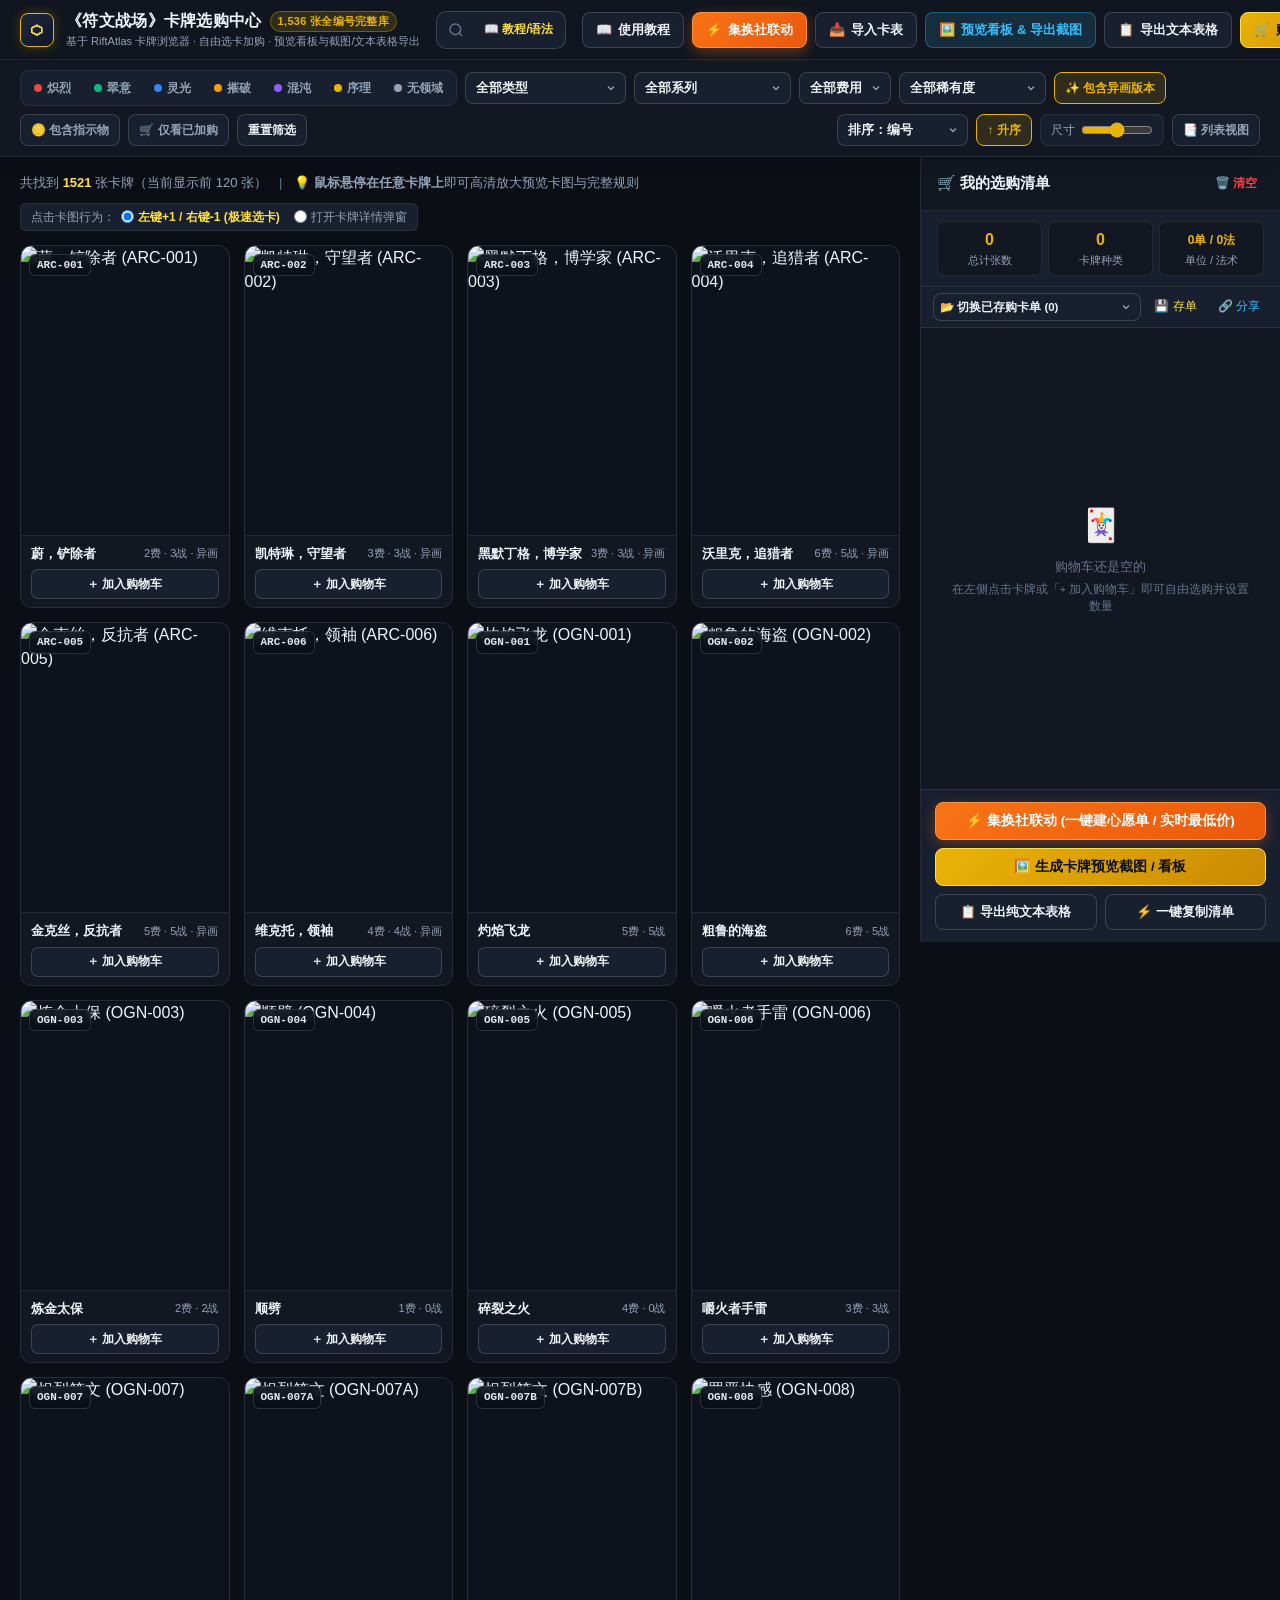
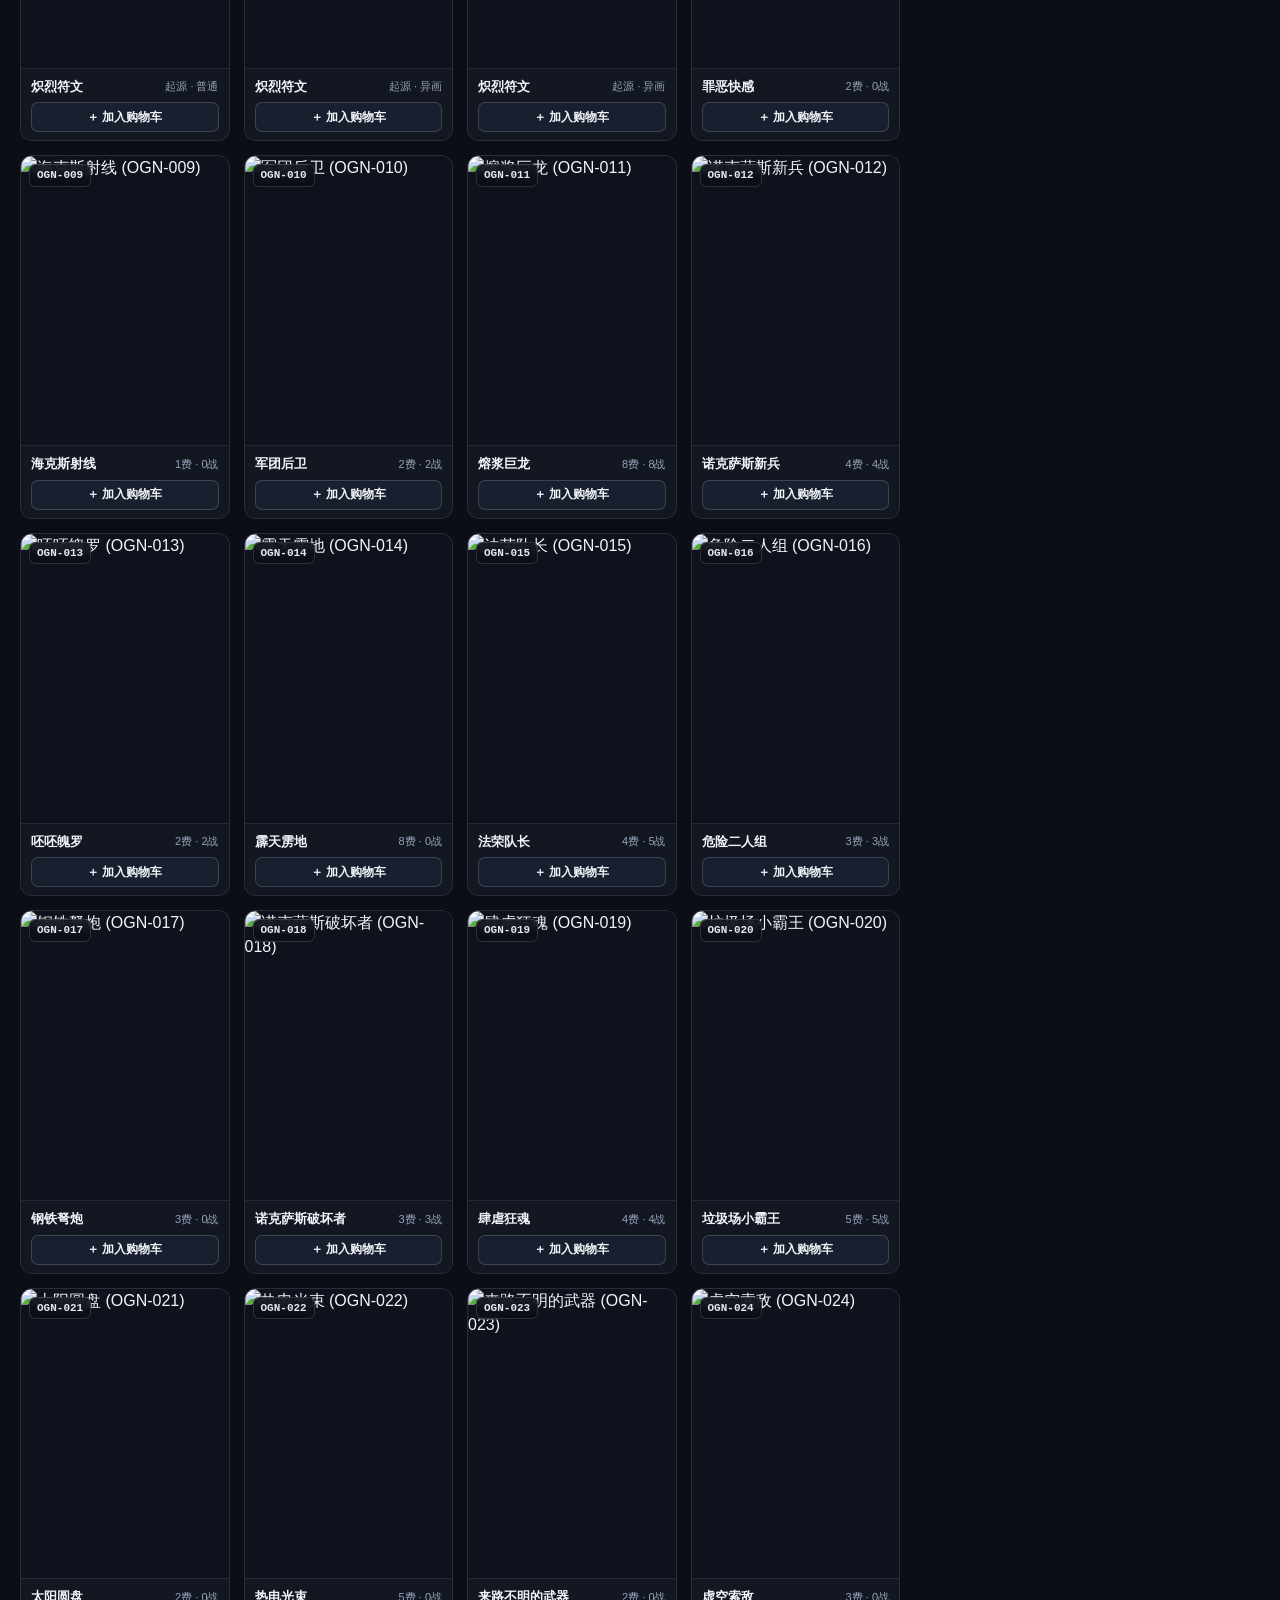
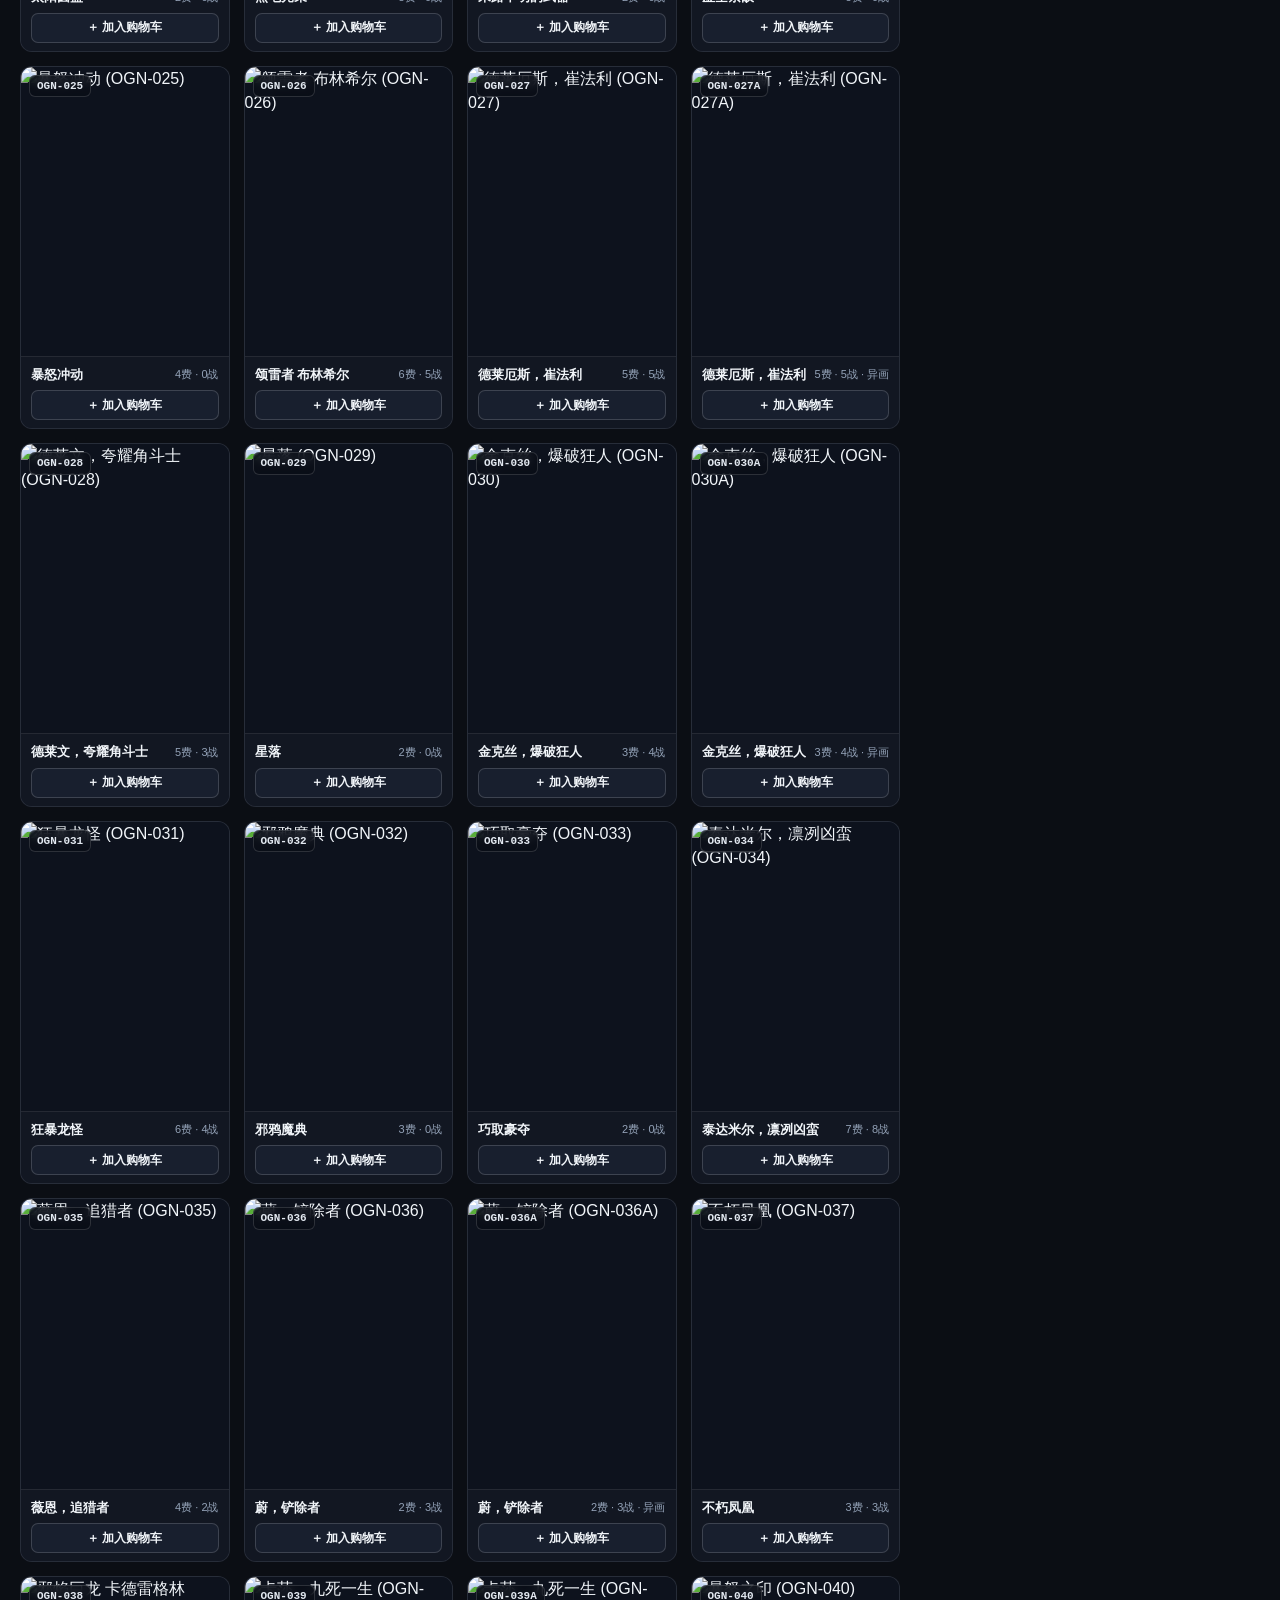
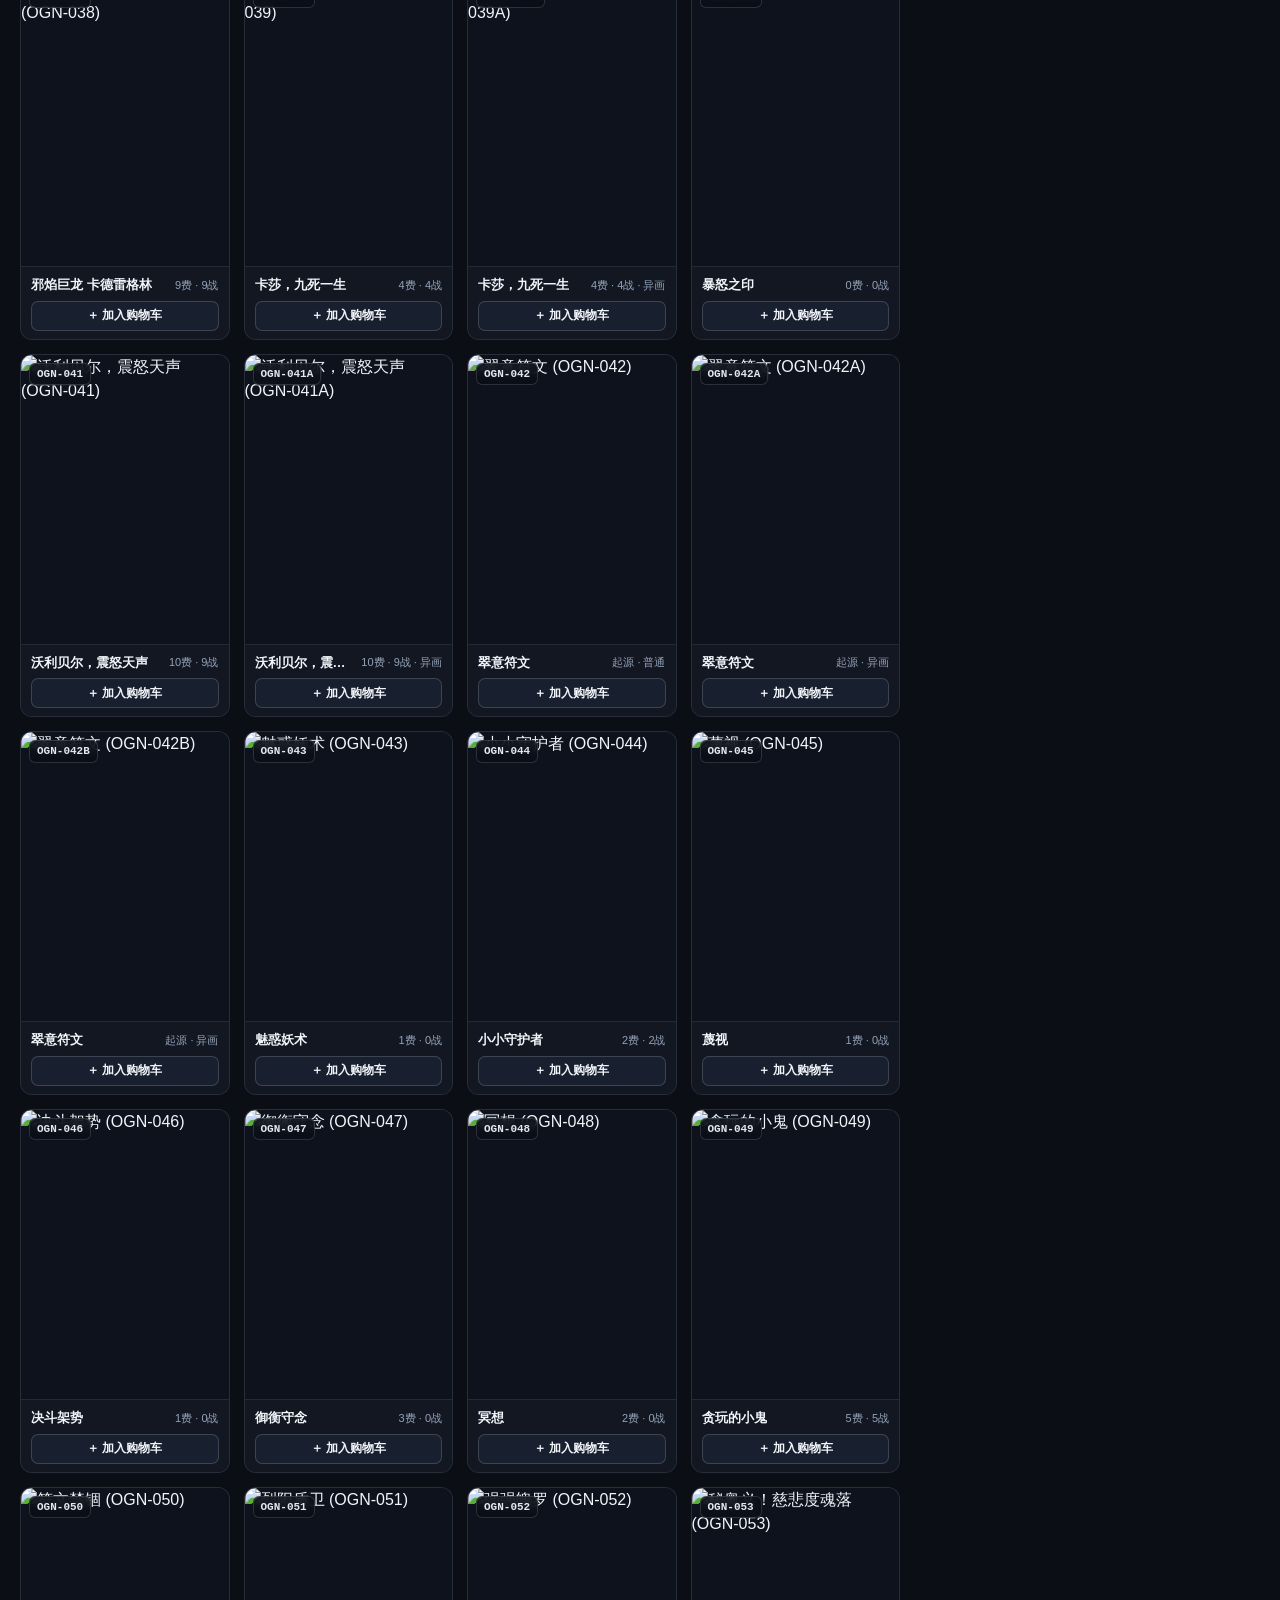
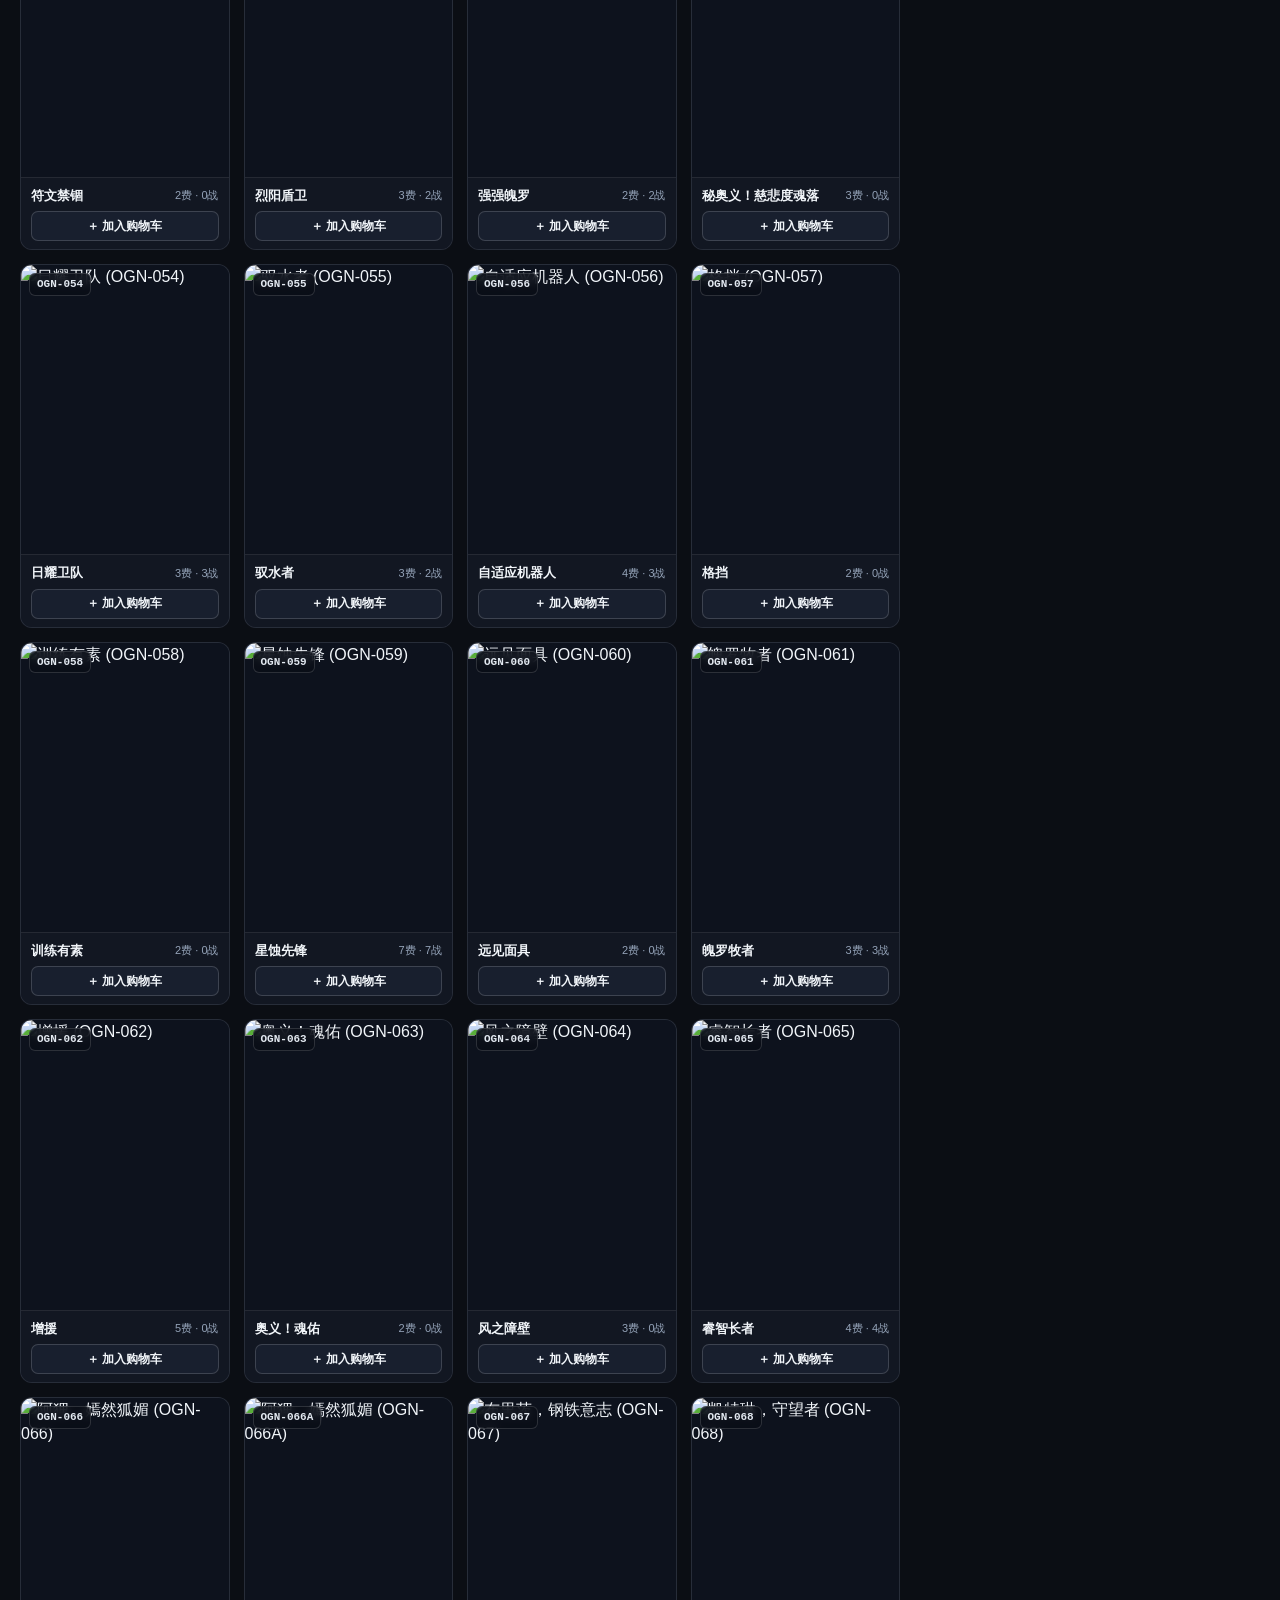
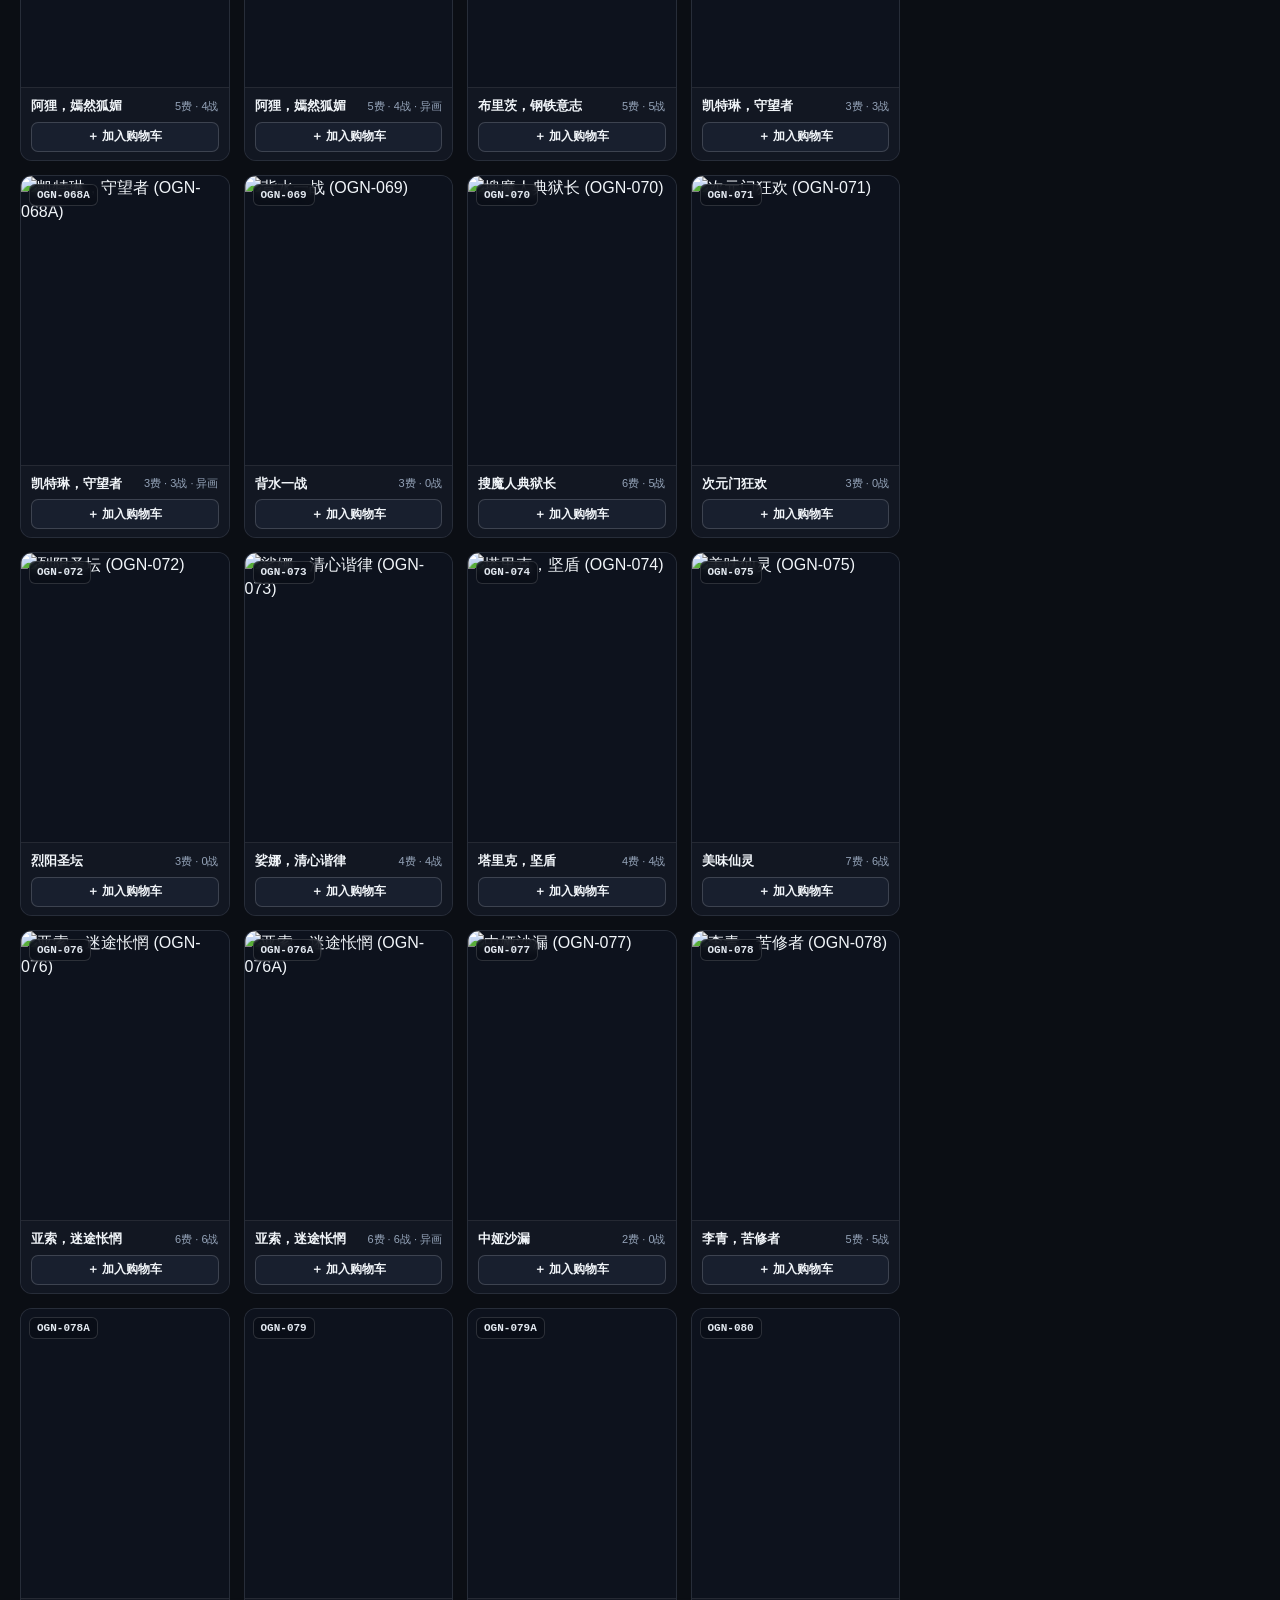
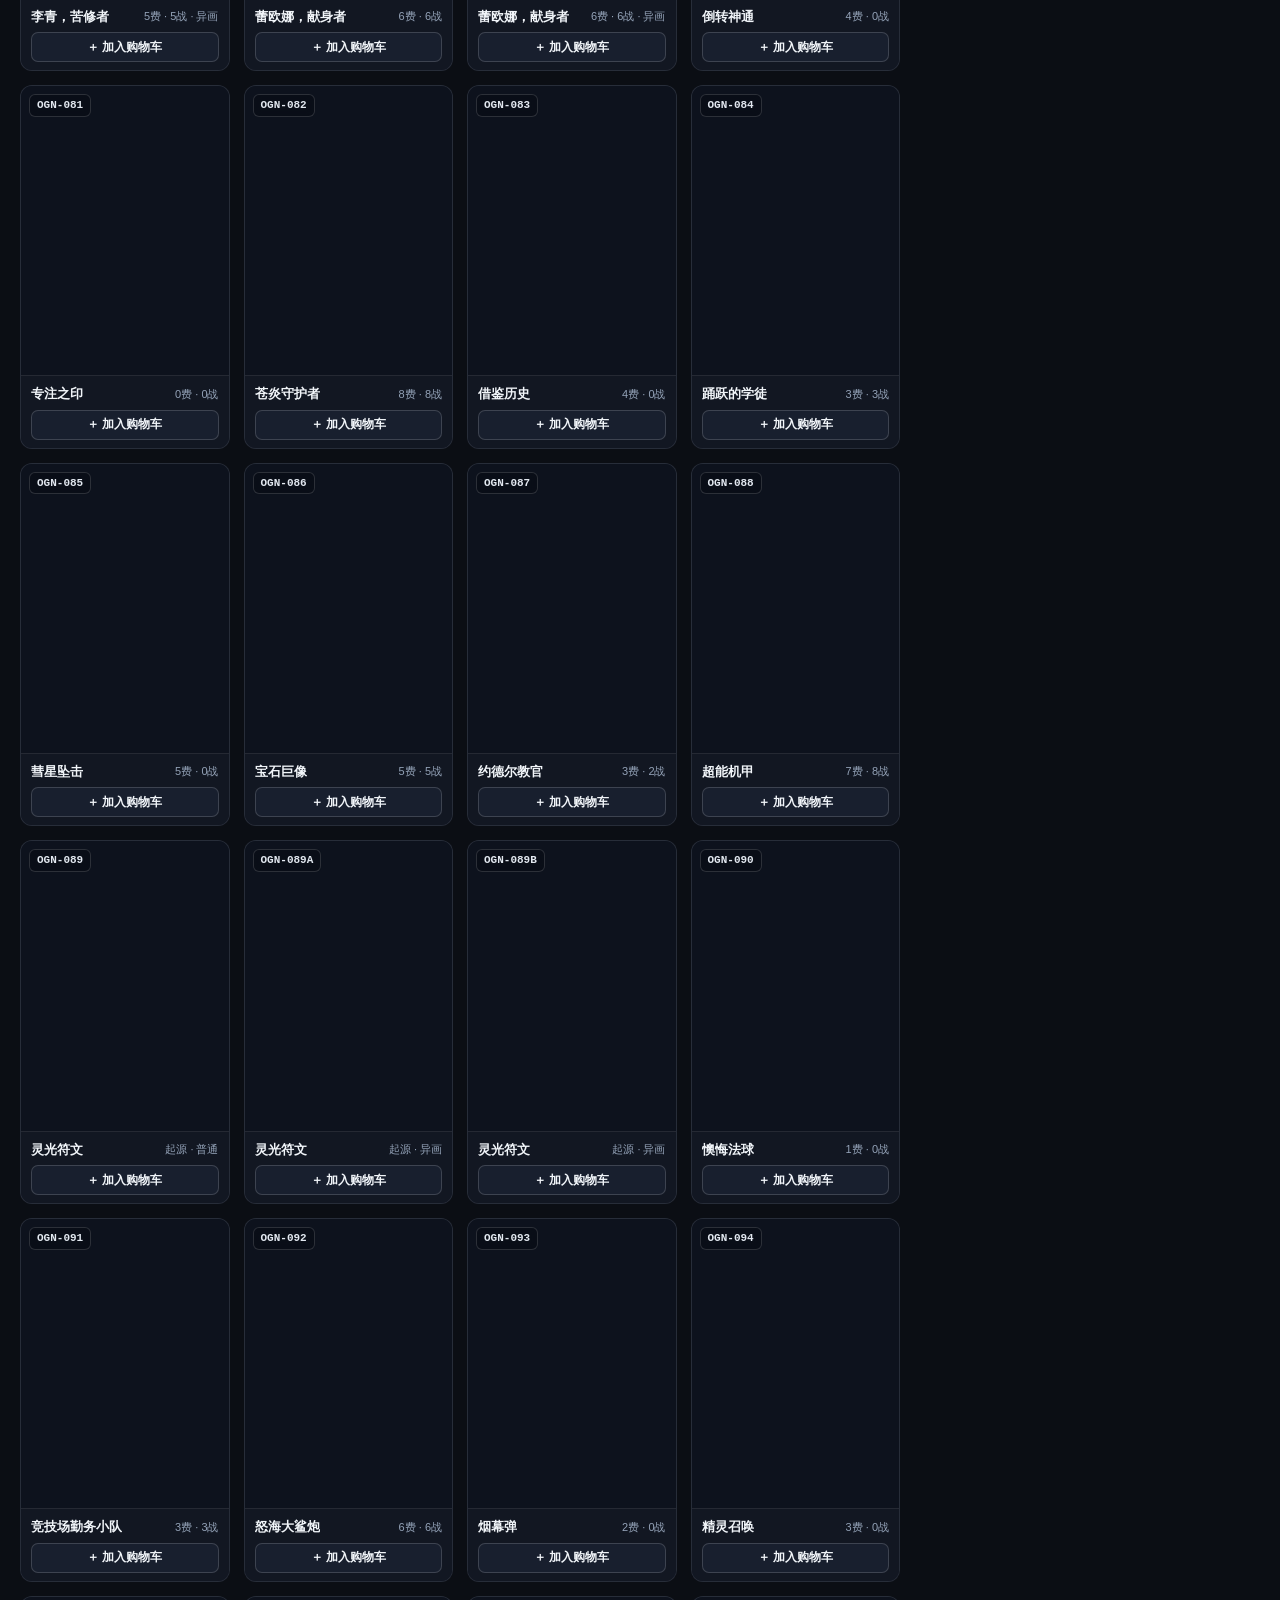
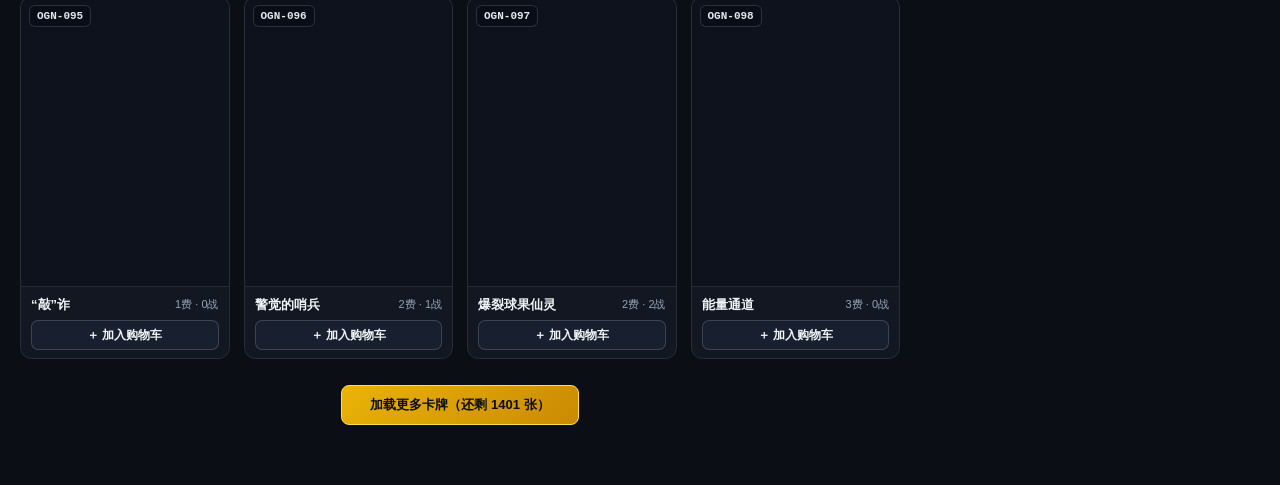
==== commit c4debb6e: "fix(cards): treat every distinct card ID as independent card, include all 90 rune versions & multi-v" ====
--- a/index.html
+++ b/index.html
@@ -15,7 +15,7 @@
       <div class="brand-title">
         <h1>
           《符文战场》卡牌选购中心
-          <span class="brand-badge">1,530 张完整中文库</span>
+          <span class="brand-badge">1,536 张全编号完整库</span>
         </h1>
         <span class="brand-subtitle">基于 RiftAtlas 卡牌浏览器 · 自由选卡加购 · 预览看板与截图/文本表格导出</span>
       </div>
@@ -140,7 +140,7 @@
       </select>
 
       <!-- 开关胶囊 -->
-      <button type="button" id="toggleAltArtBtn" class="toggle-pill" title="是否在结果中包含同名异画与超编版本">
+      <button type="button" id="toggleAltArtBtn" class="toggle-pill active" title="是否在结果中包含异画与超编版本（默认开启，按编号独立展示每一张卡）">
         ✨ 包含异画版本
       </button>
       <button type="button" id="toggleTokensBtn" class="toggle-pill" title="是否在结果中包含衍生指示物卡牌">
@@ -545,8 +545,8 @@
           <label class="toggle-pill export-col-pill active" style="height:28px;">
             <input type="checkbox" class="export-col-check" value="type" checked /> 卡牌类型
           </label>
-          <label class="toggle-pill export-col-pill" style="height:28px;">
-            <input type="checkbox" class="export-col-check" value="id" /> 卡牌编号
+          <label class="toggle-pill export-col-pill active" style="height:28px;">
+            <input type="checkbox" class="export-col-check" value="id" checked /> 卡牌编号
           </label>
           <label class="toggle-pill export-col-pill" style="height:28px;">
             <input type="checkbox" class="export-col-check" value="cost" /> 法力费用
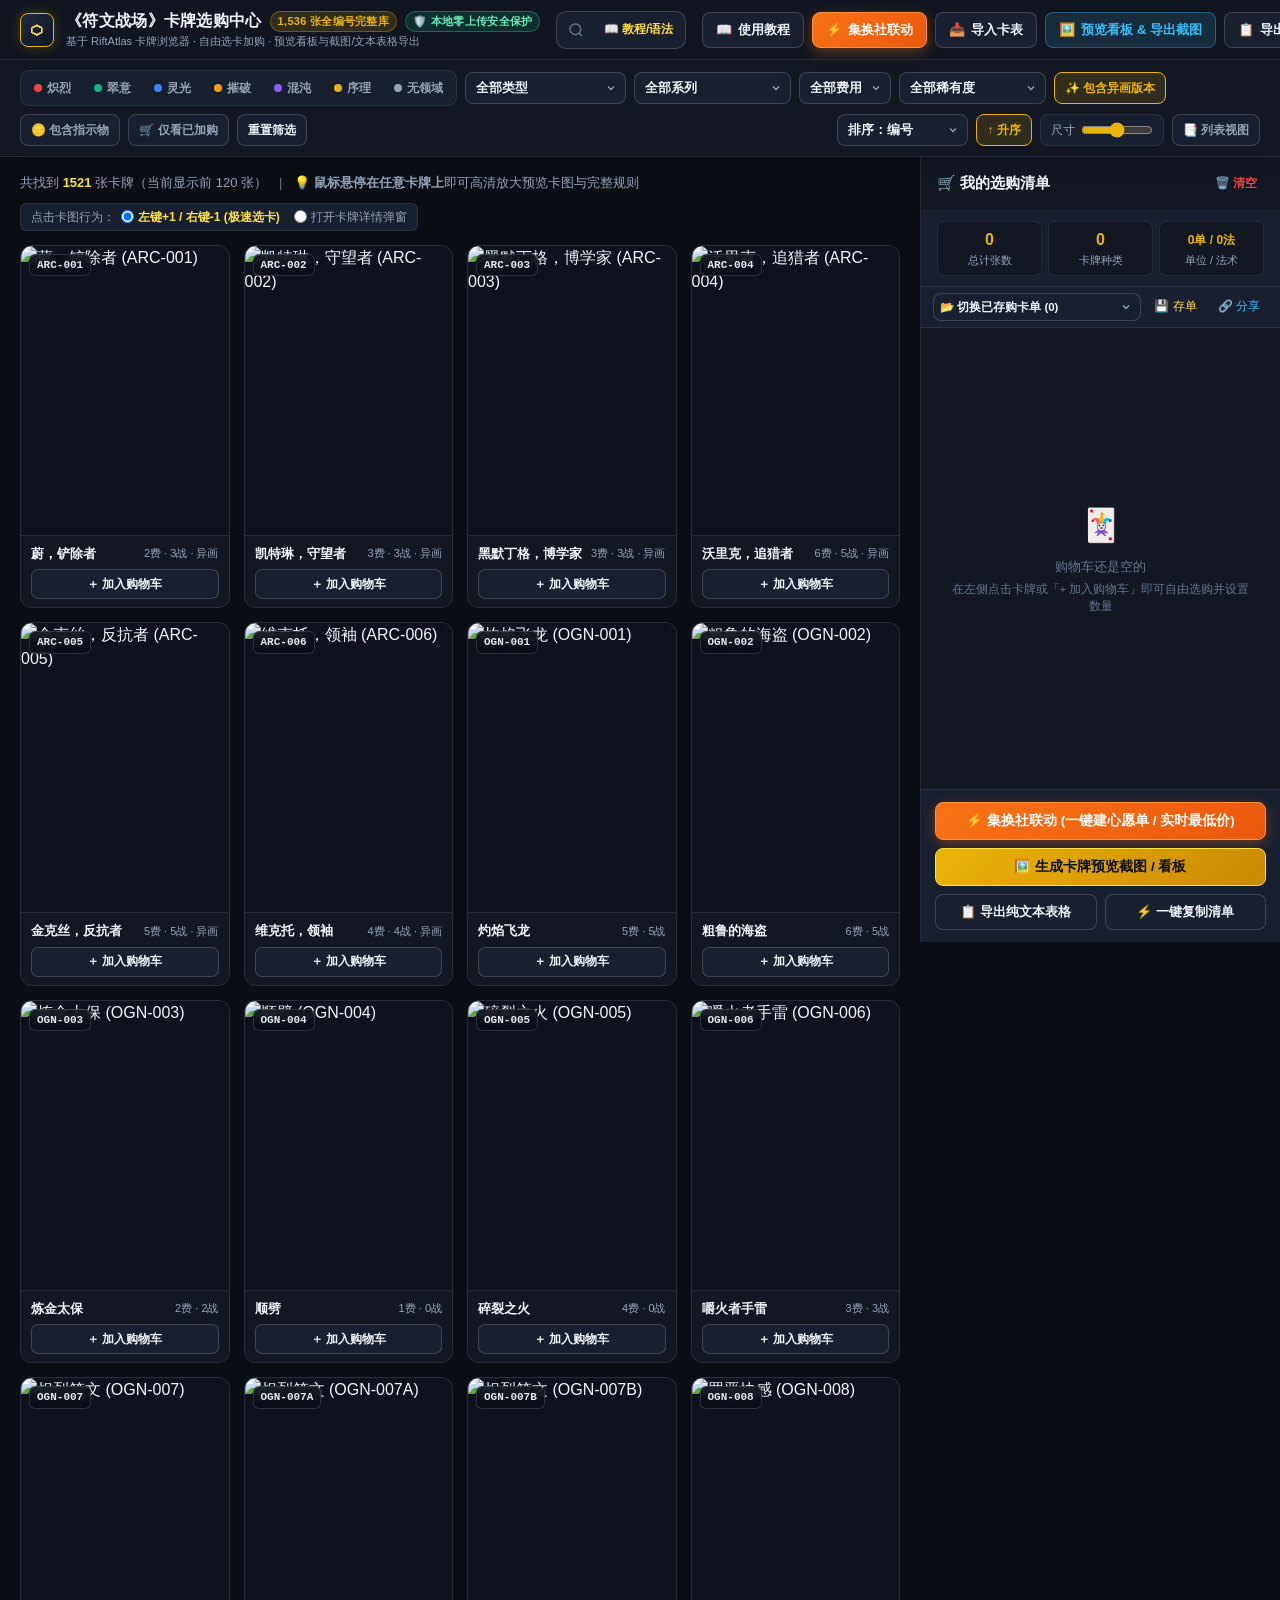
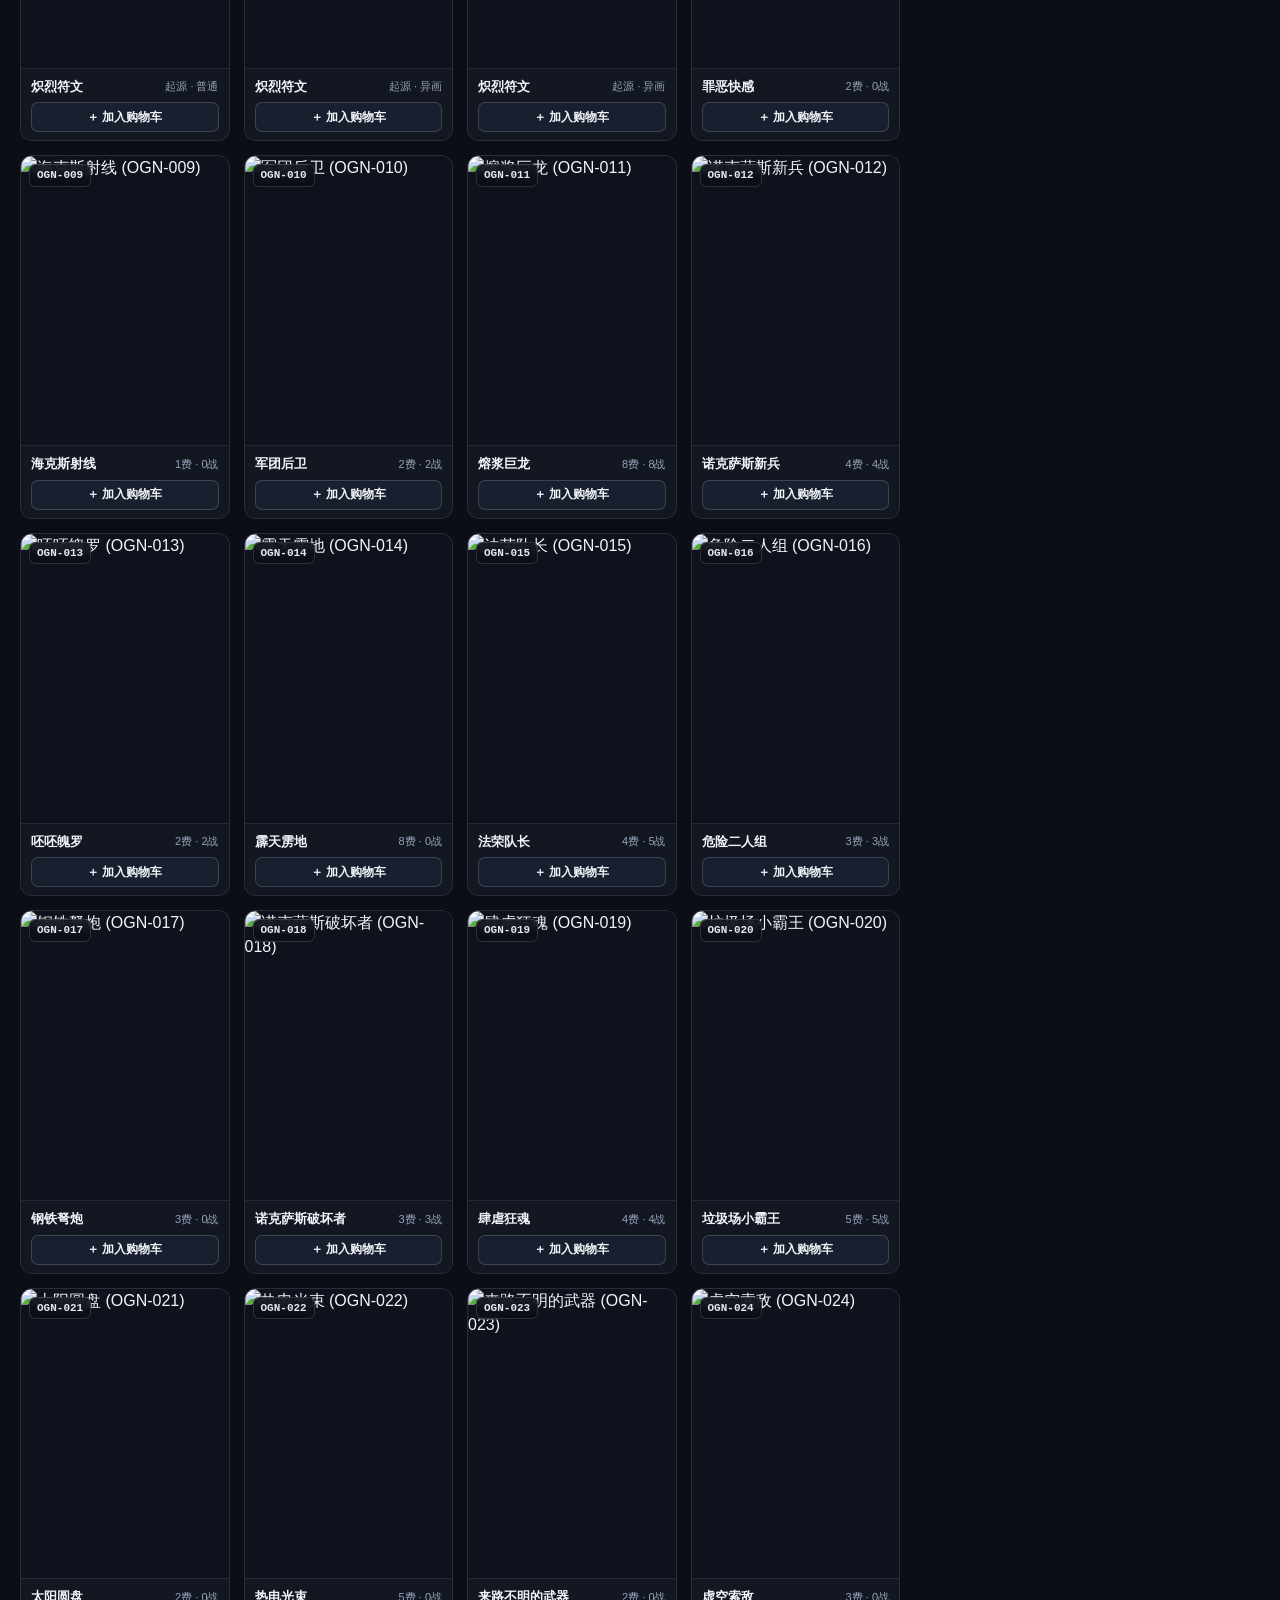
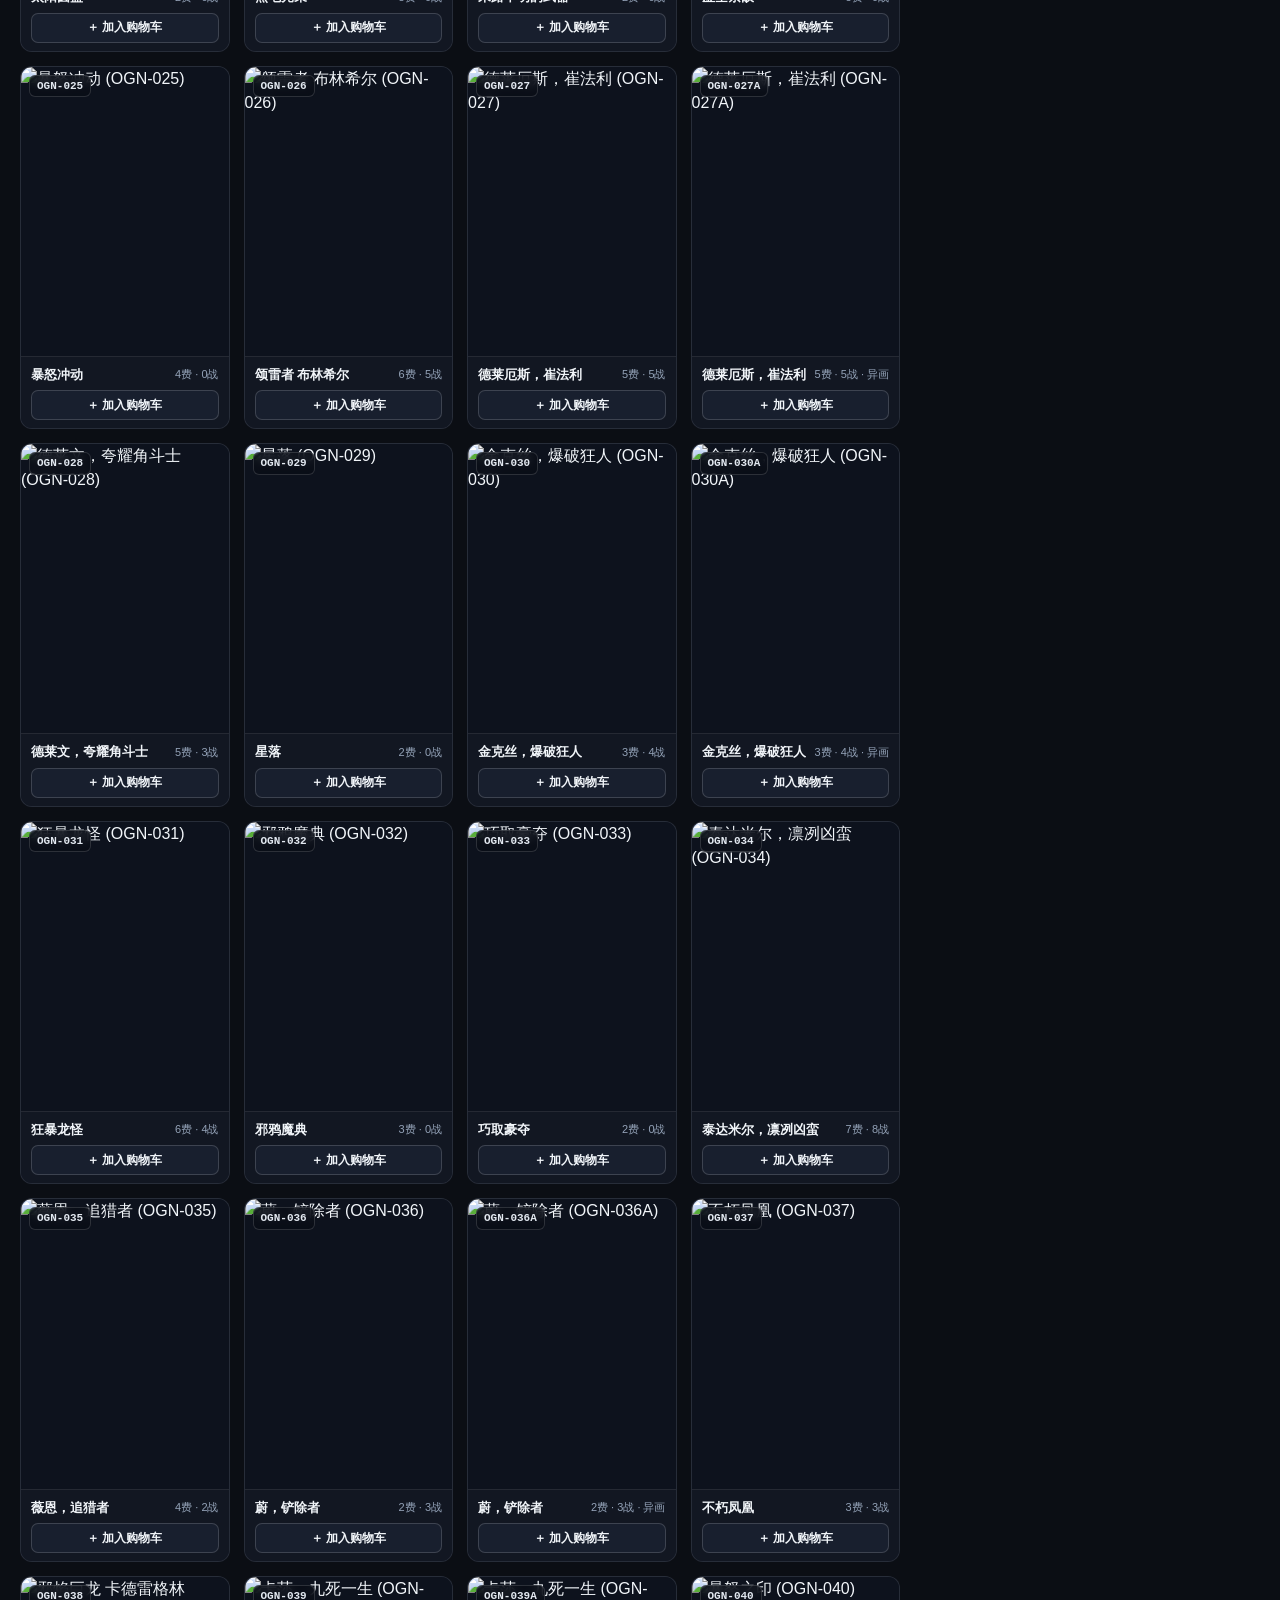
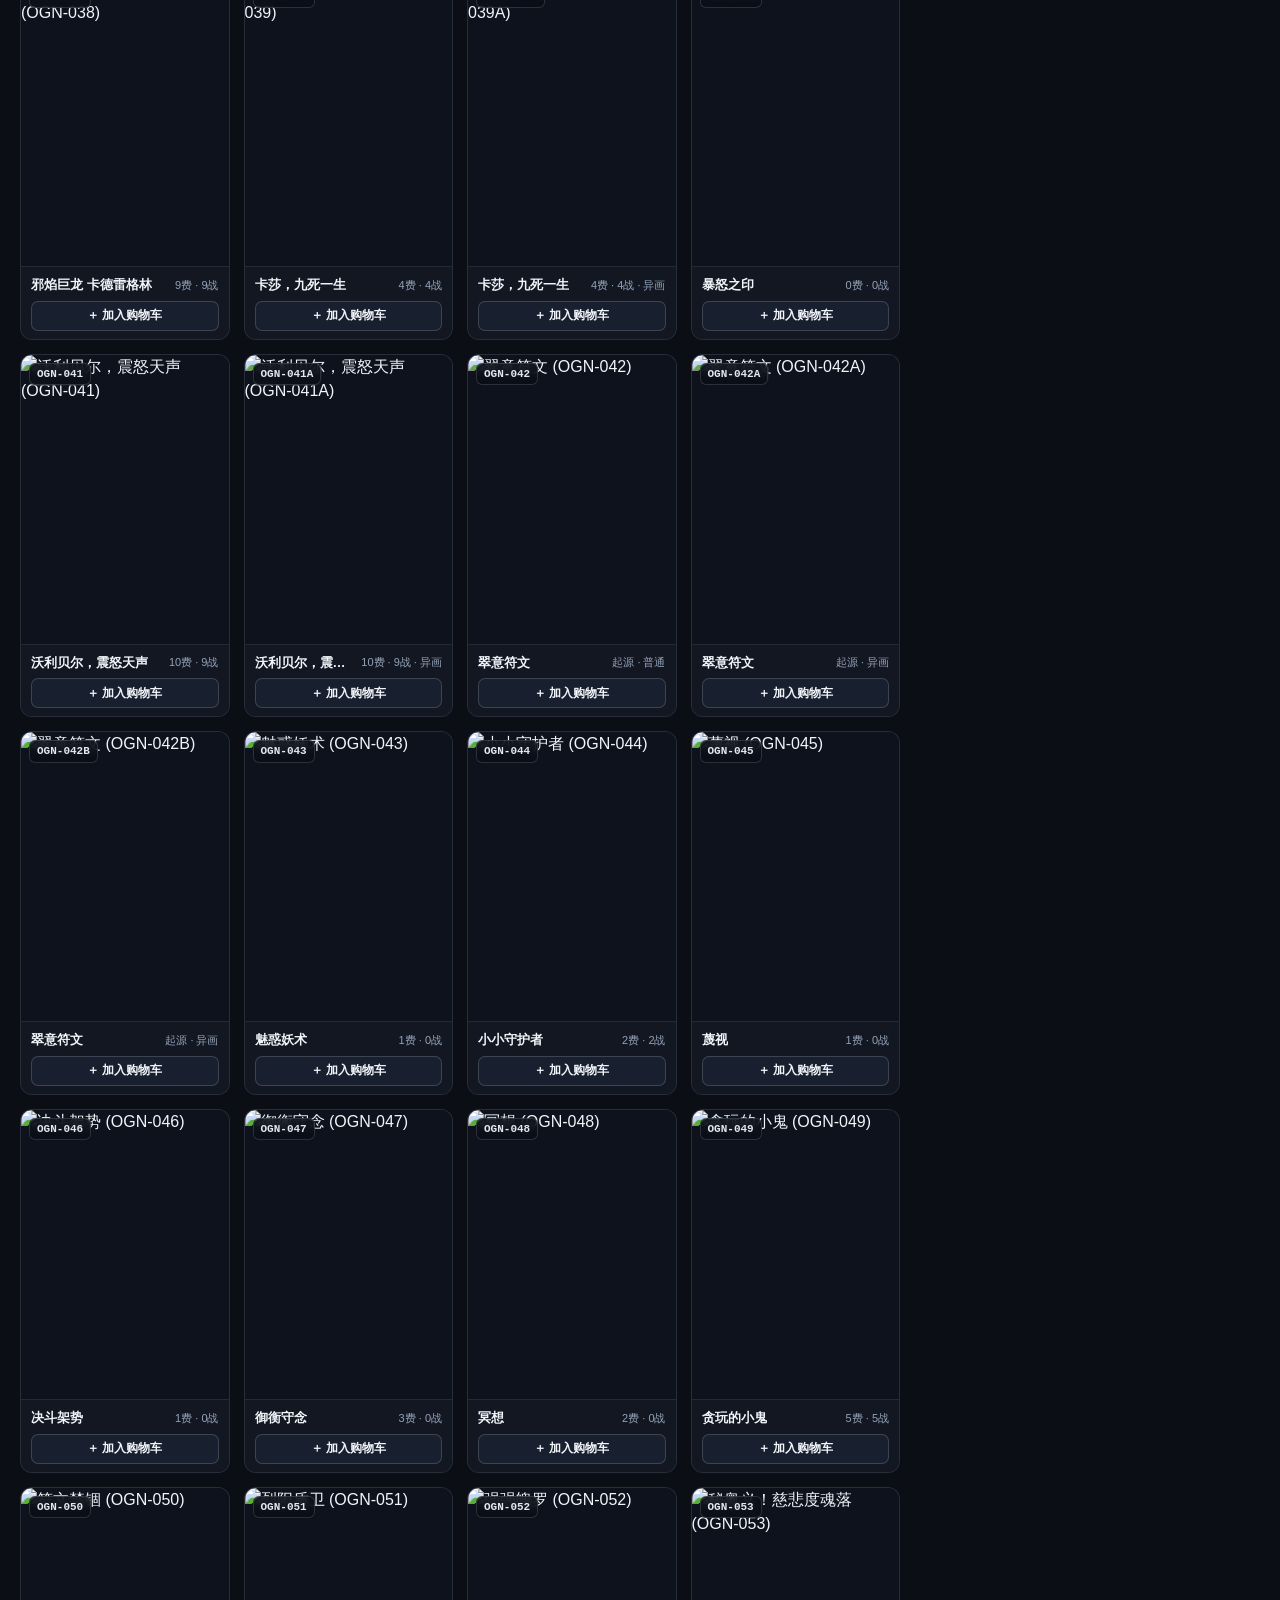
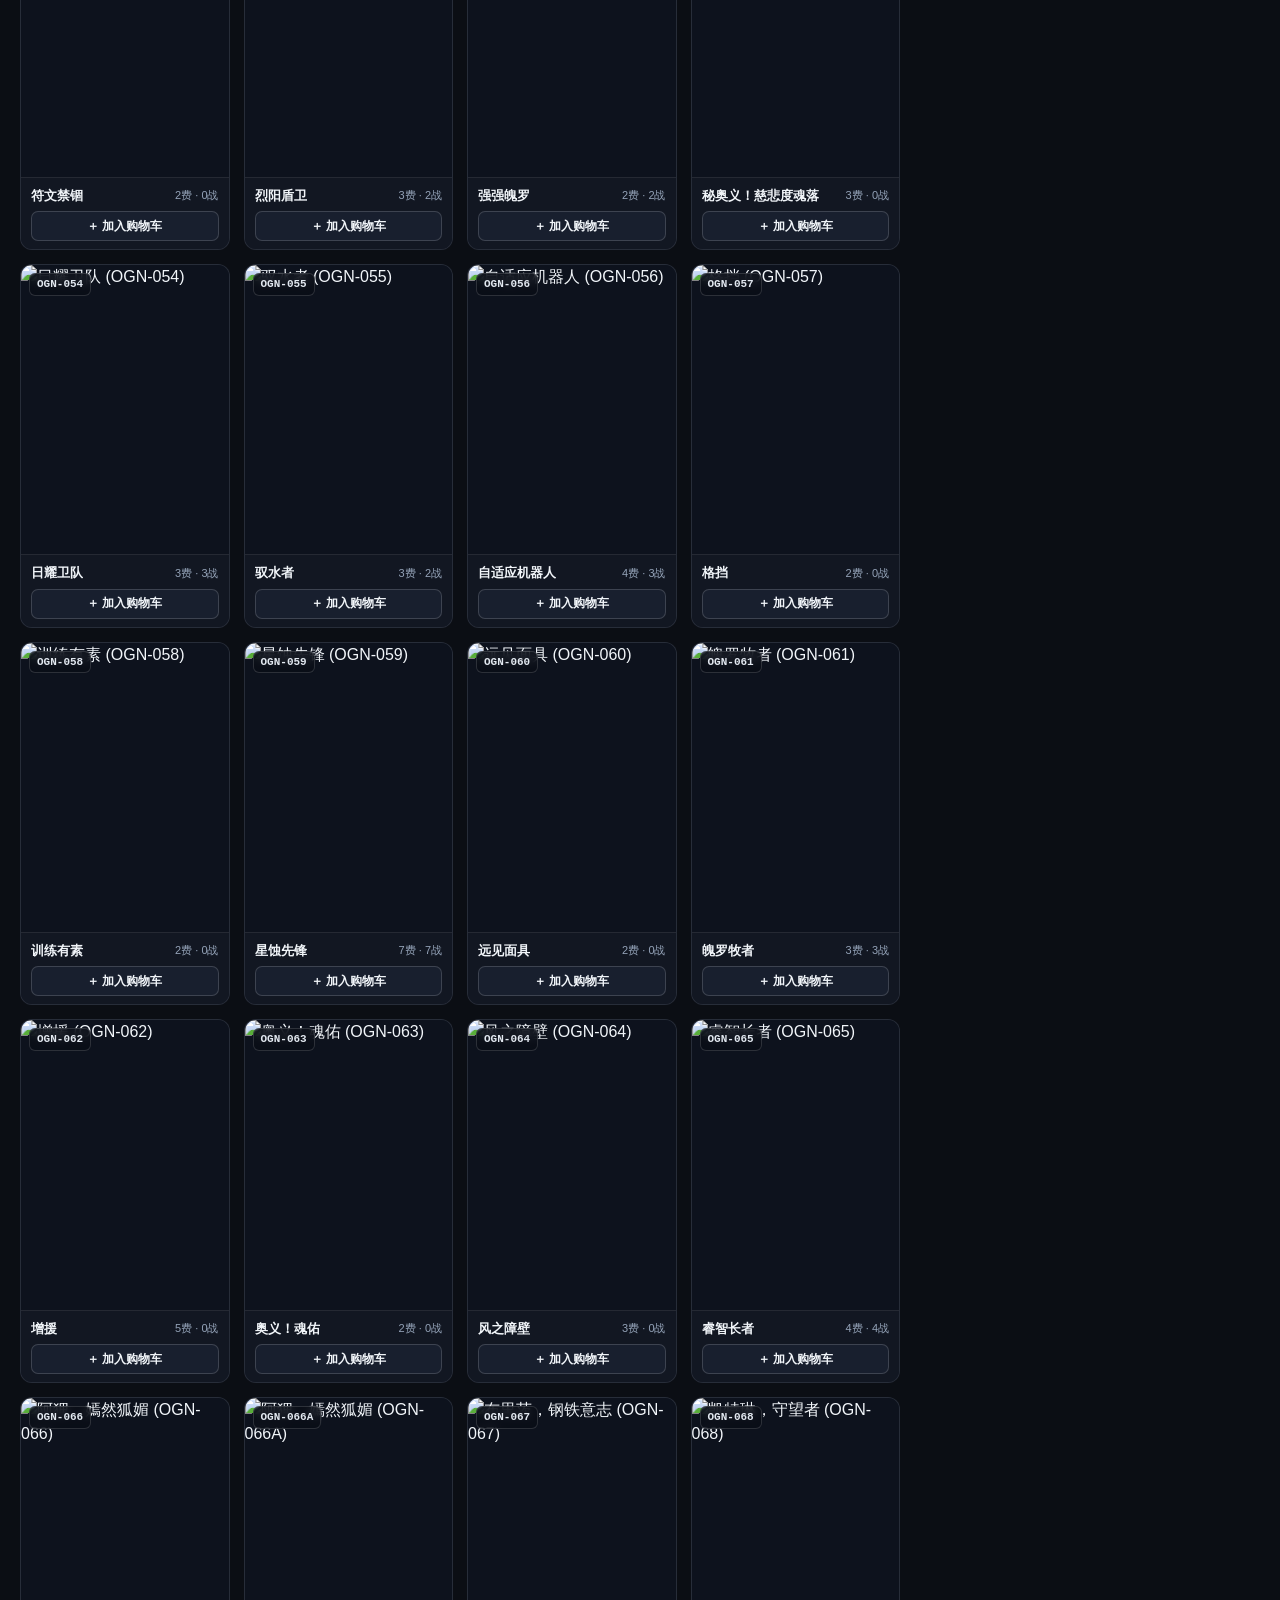
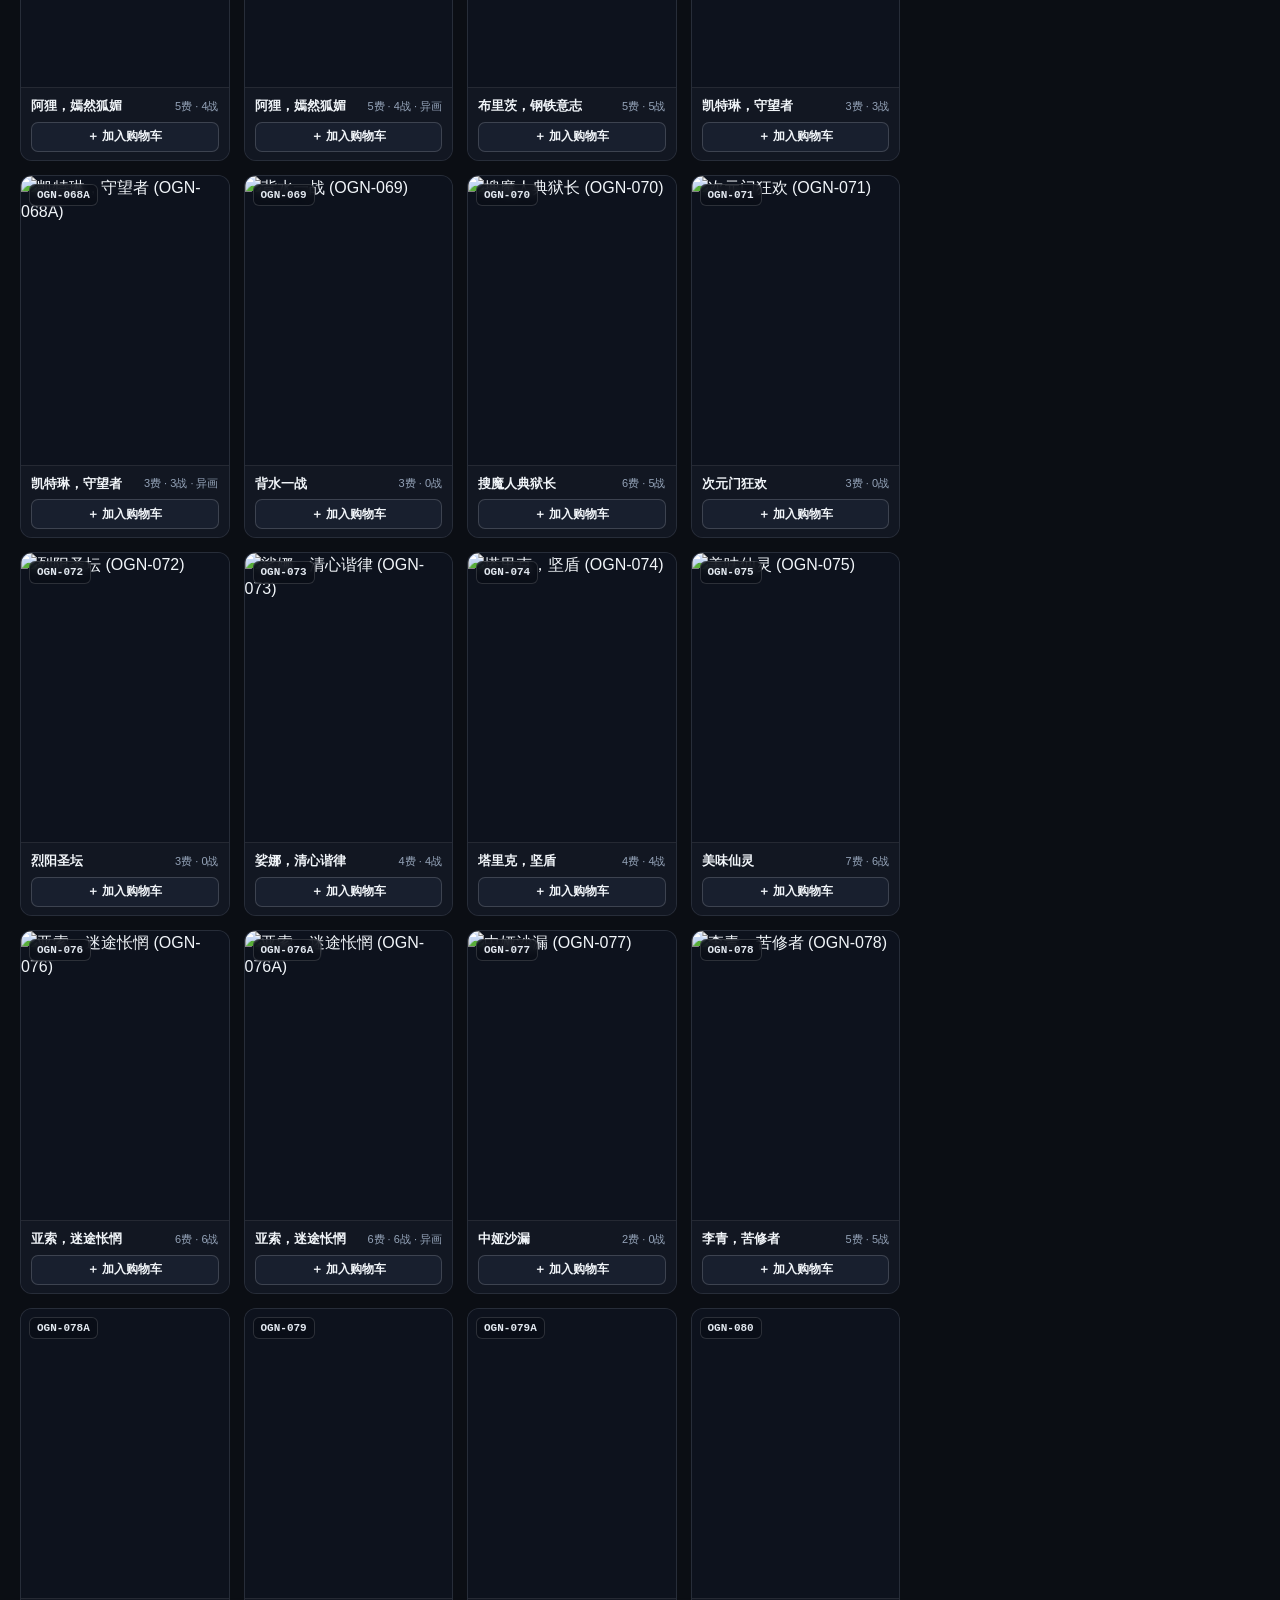
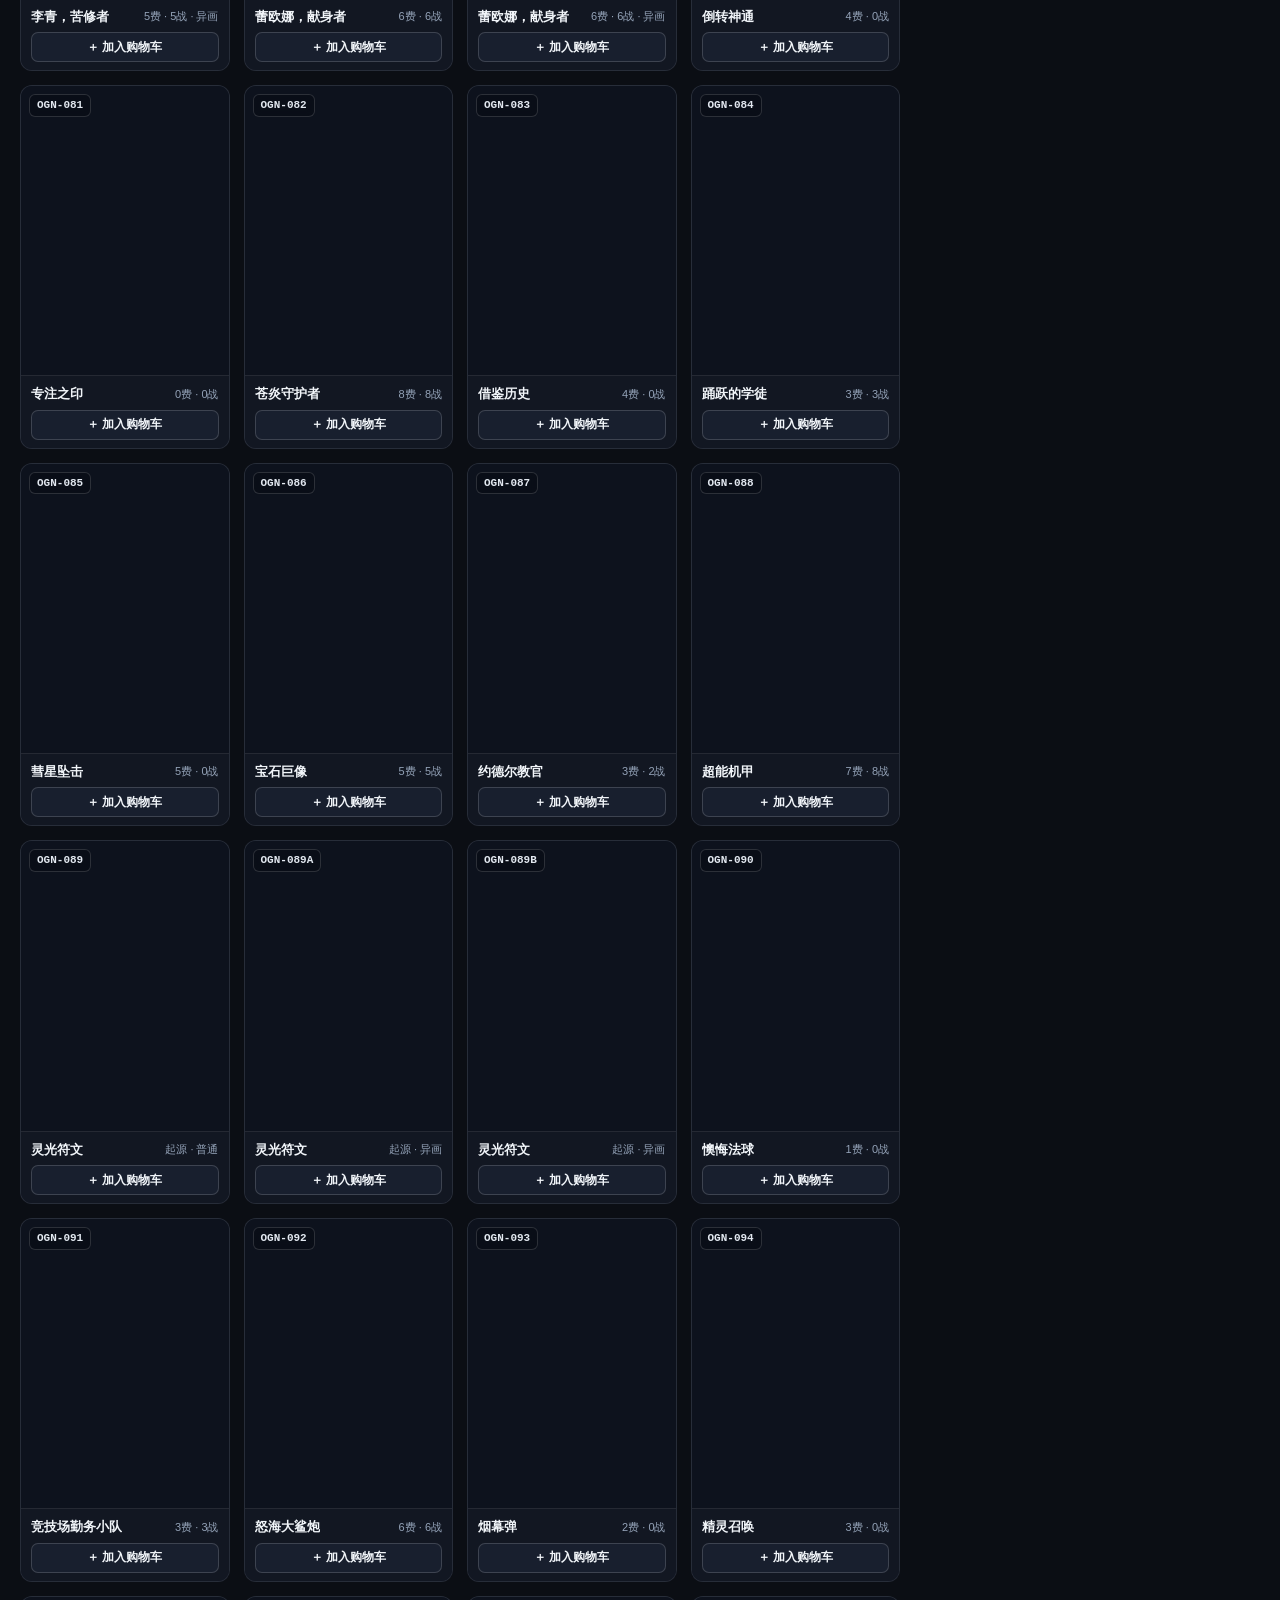
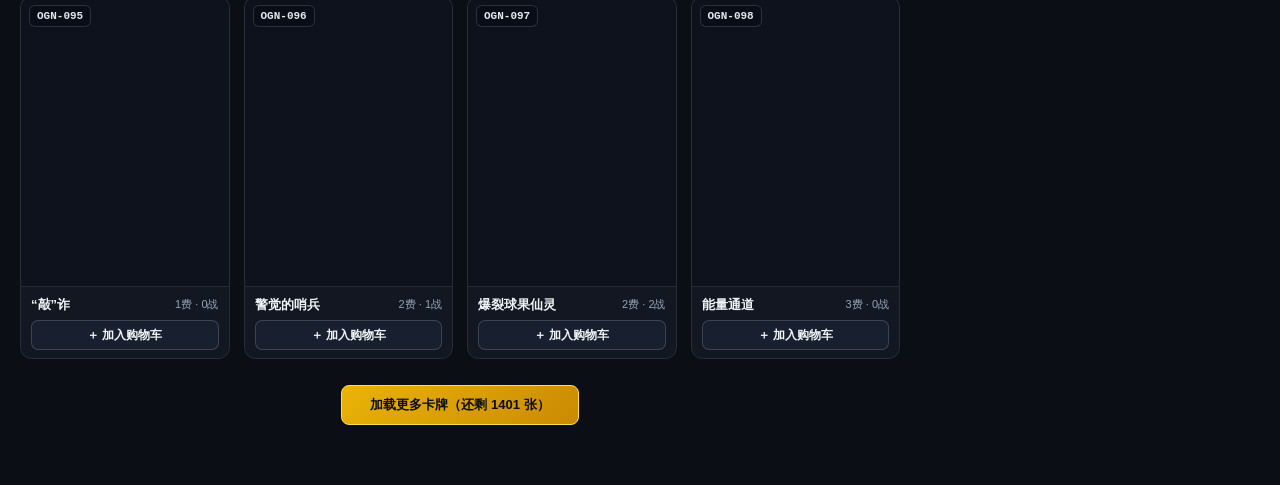
==== commit 10d88da0: "sec(hardening): add strict CSP & no-referrer, local zero-API QR generator, session-default token sto" ====
--- a/index.html
+++ b/index.html
@@ -4,6 +4,8 @@
   <meta charset="UTF-8" />
   <meta name="viewport" content="width=device-width, initial-scale=1.0, maximum-scale=5.0, viewport-fit=cover" />
   <meta name="apple-mobile-web-app-capable" content="yes" />
+  <meta name="referrer" content="no-referrer" />
+  <meta http-equiv="Content-Security-Policy" content="default-src 'self'; script-src 'self'; style-src 'self' 'unsafe-inline'; img-src 'self' data: blob: https://assets.riftatlas-workers.com https://api.jihuanshe.com https://*.jihuanshe.com; connect-src 'self' https://api.jihuanshe.com https://assets.riftatlas-workers.com; frame-ancestors 'none'; base-uri 'self'; form-action 'none';" />
   <title>《符文战场》卡牌浏览与购买系统 | RiftAtlas 数据库</title>
   <link rel="stylesheet" href="styles.css" />
 </head>
@@ -16,6 +18,7 @@
         <h1>
           《符文战场》卡牌选购中心
           <span class="brand-badge">1,536 张全编号完整库</span>
+          <span class="brand-badge" style="background:rgba(16,185,129,0.16);color:#6ee7b7;border-color:rgba(16,185,129,0.45);" title="纯前端本地运行 · 零第三方服务端收集 · 严格 CSP 网络白名单 · 密码遮罩与会话级自动销毁保护">🛡️ 本地零上传安全保护</span>
         </h1>
         <span class="brand-subtitle">基于 RiftAtlas 卡牌浏览器 · 自由选卡加购 · 预览看板与截图/文本表格导出</span>
       </div>
@@ -829,6 +832,28 @@
         <!-- TAB 1: 一键在集换社构建新心愿单 & 实时最低价明细表 -->
         <div id="jhsTabPanel_wishlist" class="jhs-tab-panel">
 
+          <!-- 【安全防护横幅】当外部 URL 携带 ?ac=1 自动建单参数时，先弹出 1 秒安全确认，防止误点外部链接自动写入集换社 -->
+          <div id="jhsUrlAutoCreateConfirmBanner" style="display:none;margin-bottom:12px;padding:12px 14px;border-radius:10px;background:rgba(245,158,11,0.16);border:1.5px solid #f59e0b;">
+            <div style="display:flex;align-items:center;justify-content:space-between;flex-wrap:wrap;gap:10px;">
+              <div>
+                <div id="jhsUrlAutoCreateConfirmTitle" style="font-size:14px;font-weight:800;color:#fde68a;">
+                  🛡️ 安全确认：检测到同步链接请求在集换社创建心愿单
+                </div>
+                <div id="jhsUrlAutoCreateConfirmSub" style="font-size:12px;color:var(--text-secondary);margin-top:2px;">
+                  为防止误触外部链接自动修改您的集换社心愿单，请确认下方卡单无误后点击右侧按钮立即写入（您原本的本地购物车已自动备份在「📂 切换已存购卡单」中）。
+                </div>
+              </div>
+              <div style="display:flex;gap:8px;flex-wrap:wrap;">
+                <button type="button" id="jhsConfirmUrlAutoCreateBtn" class="btn btn-jhs" style="height:34px;font-size:12.5px;font-weight:800;">
+                  ✅ 确认立即写入集换社心愿单
+                </button>
+                <button type="button" id="jhsDismissUrlAutoCreateBtn" class="btn" style="height:34px;font-size:12px;">
+                  ✕ 仅查看卡表，暂不创建
+                </button>
+              </div>
+            </div>
+          </div>
+
           <!-- 【智能状态卡 A】已连接集换社账号（在集换社 App 内自动识别，或已绑定通行证） -->
           <div id="jhsInAppAutoBanner" style="display:none;margin-bottom:12px;padding:12px 14px;border-radius:10px;background:rgba(16,185,129,0.14);border:1.5px solid #10b981;">
             <div style="display:flex;align-items:center;justify-content:space-between;flex-wrap:wrap;gap:10px;">
@@ -951,7 +976,7 @@
                     </div>
                   </div>
                   <div style="display:flex;gap:6px;flex-wrap:wrap;">
-                    <input type="password" id="jhsPcQuickTokenInput" class="search-input" style="height:34px;padding:0 10px;flex:1;min-width:150px;" placeholder="在此粘贴手机复制过来的通行证..." />
+                    <input type="password" id="jhsPcQuickTokenInput" class="search-input" style="height:34px;padding:0 10px;flex:1;min-width:150px;" placeholder="在此粘贴手机复制过来的通行证..." autocomplete="off" spellcheck="false" />
                     <button type="button" id="jhsPcQuickSaveTokenBtn" class="btn btn-gold" style="height:34px;font-size:12px;white-space:nowrap;">💾 绑定并保存</button>
                   </div>
                 </div>
@@ -961,14 +986,21 @@
             <!-- 手动管理/更换通行证折叠抽屉（点击右上角「绑定/管理通行证」时展开） -->
             <div id="jhsAuthConfigBox" class="jhs-auth-box" style="display:none;margin-top:10px;padding:12px;border-radius:8px;background:var(--bg-surface);border:1px solid var(--border-subtle);">
               <div style="display:flex;align-items:center;justify-content:space-between;flex-wrap:wrap;gap:8px;margin-bottom:8px;">
-                <span style="font-size:12.5px;font-weight:700;color:var(--gold-light);">🔑 集换社登录通行证 (Token) 手动管理：</span>
-                <span style="font-size:11px;color:var(--text-secondary);">🔒 仅保存在您本地浏览器中，直连集换社官方接口</span>
+                <span style="font-size:12.5px;font-weight:700;color:var(--gold-light);">🔑 集换社登录通行证 (Token) 安全管理：</span>
+                <span style="font-size:11px;color:#6ee7b7;">🛡️ 纯本地加密遮罩保护 · 绝不上传任何第三方服务器 · 直连集换社官方 API</span>
               </div>
               <div style="display:flex;gap:6px;flex-wrap:wrap;">
-                <input type="password" id="jhsTokenInput" class="search-input" style="height:34px;padding:0 10px;flex:1;min-width:180px;" placeholder="粘贴集换社登录通行证 (eyJ0eXAiOiJKV1Qi...)" />
+                <input type="password" id="jhsTokenInput" class="search-input" style="height:34px;padding:0 10px;flex:1;min-width:180px;" placeholder="粘贴集换社登录通行证 (eyJ0eXAiOiJKV1Qi...)" autocomplete="off" spellcheck="false" />
+                <button type="button" id="jhsToggleTokenMaskBtn" class="btn" style="height:34px;font-size:12px;white-space:nowrap;" title="显示或隐藏通行证字符">👁️ 显示</button>
                 <button type="button" id="jhsSaveTokenBtn" class="btn btn-accent" style="height:34px;font-size:12px;white-space:nowrap;">💾 保存通行证</button>
                 <button type="button" id="jhsCopySavedTokenBtn" class="btn" style="height:34px;font-size:12px;white-space:nowrap;" title="复制当前已保存的通行证">📋 复制</button>
                 <button type="button" id="jhsClearTokenBtn" class="btn" style="height:34px;font-size:12px;white-space:nowrap;color:#f87171;">🗑️ 清除</button>
+              </div>
+              <div style="margin-top:8px;display:flex;align-items:center;justify-content:space-between;flex-wrap:wrap;gap:8px;">
+                <label style="font-size:12px;color:var(--text-secondary);display:inline-flex;align-items:center;gap:6px;cursor:pointer;">
+                  <input type="checkbox" id="jhsRememberTokenCheck" />
+                  <span>在此设备长期记住通行证（<strong>默认不勾选：仅保存在当前会话 sessionStorage，关闭浏览器标签页即自动销毁</strong>）</span>
+                </label>
               </div>
             </div>
 
